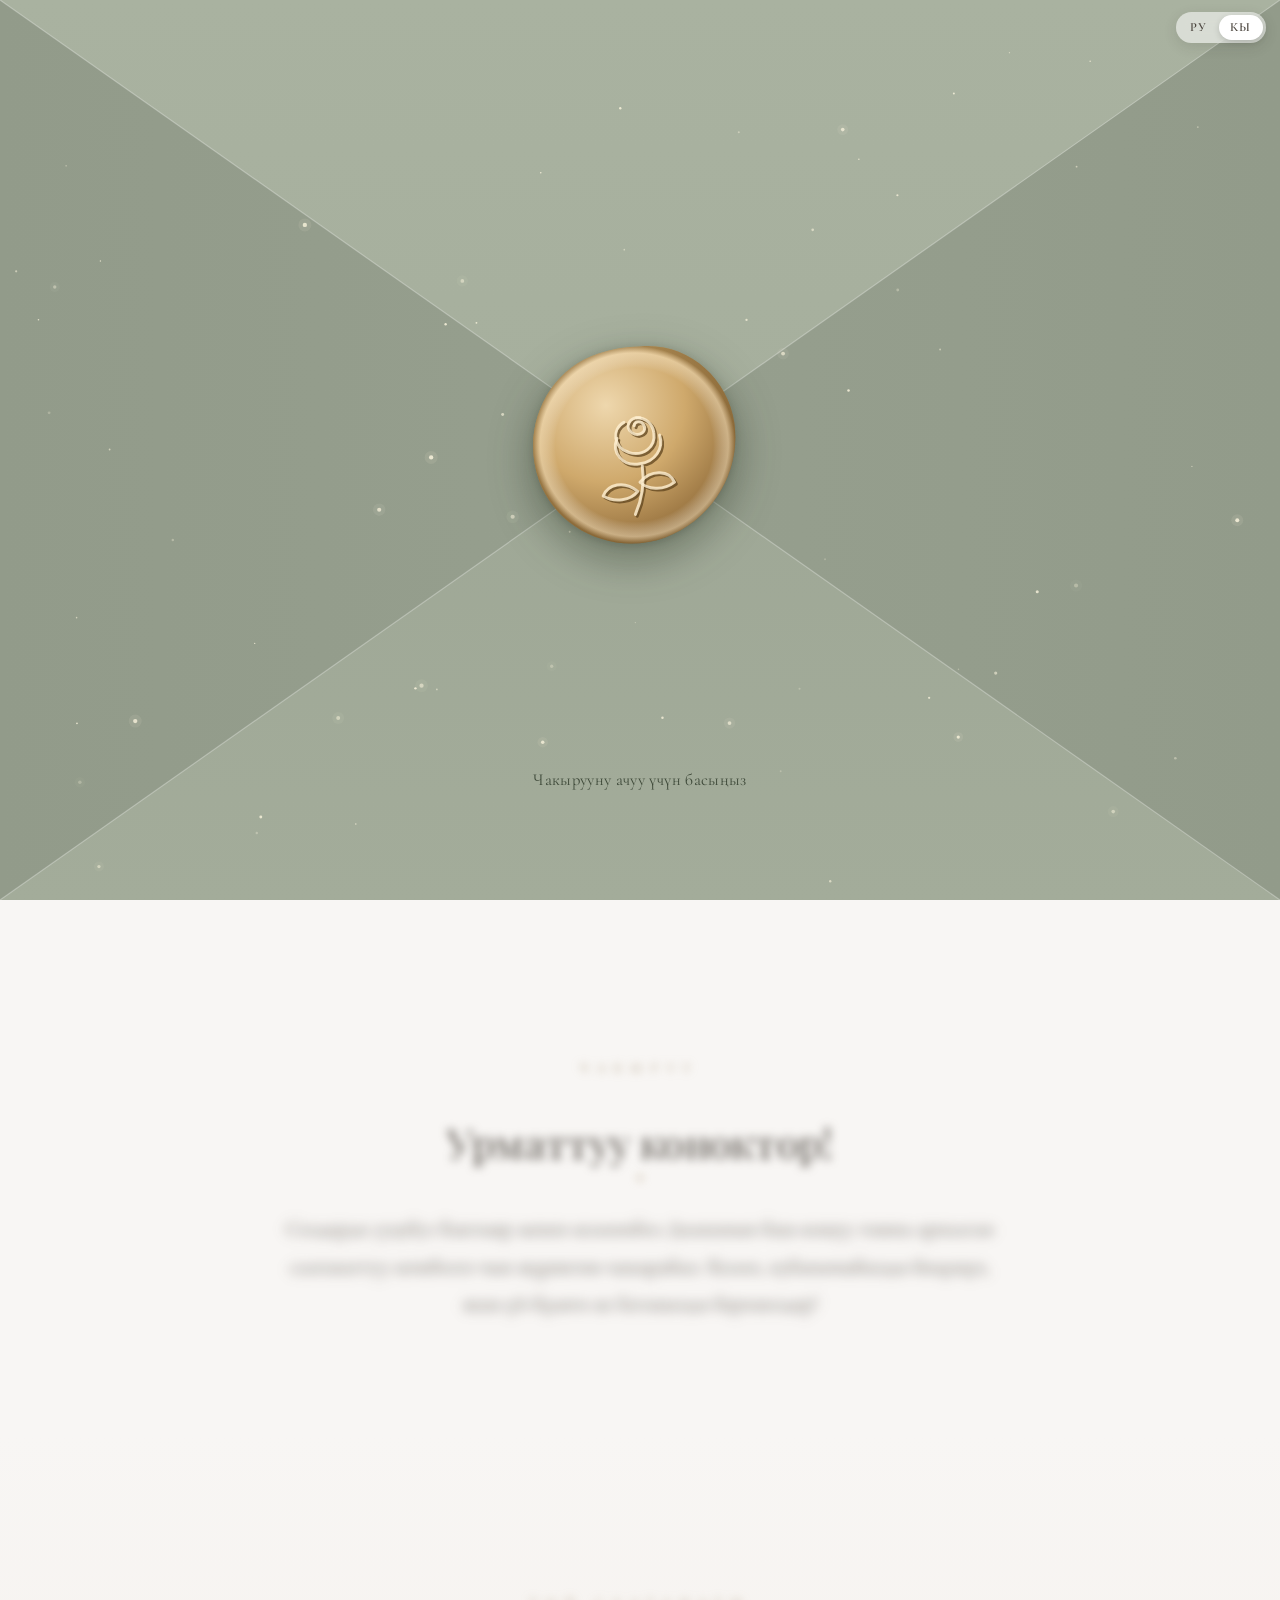
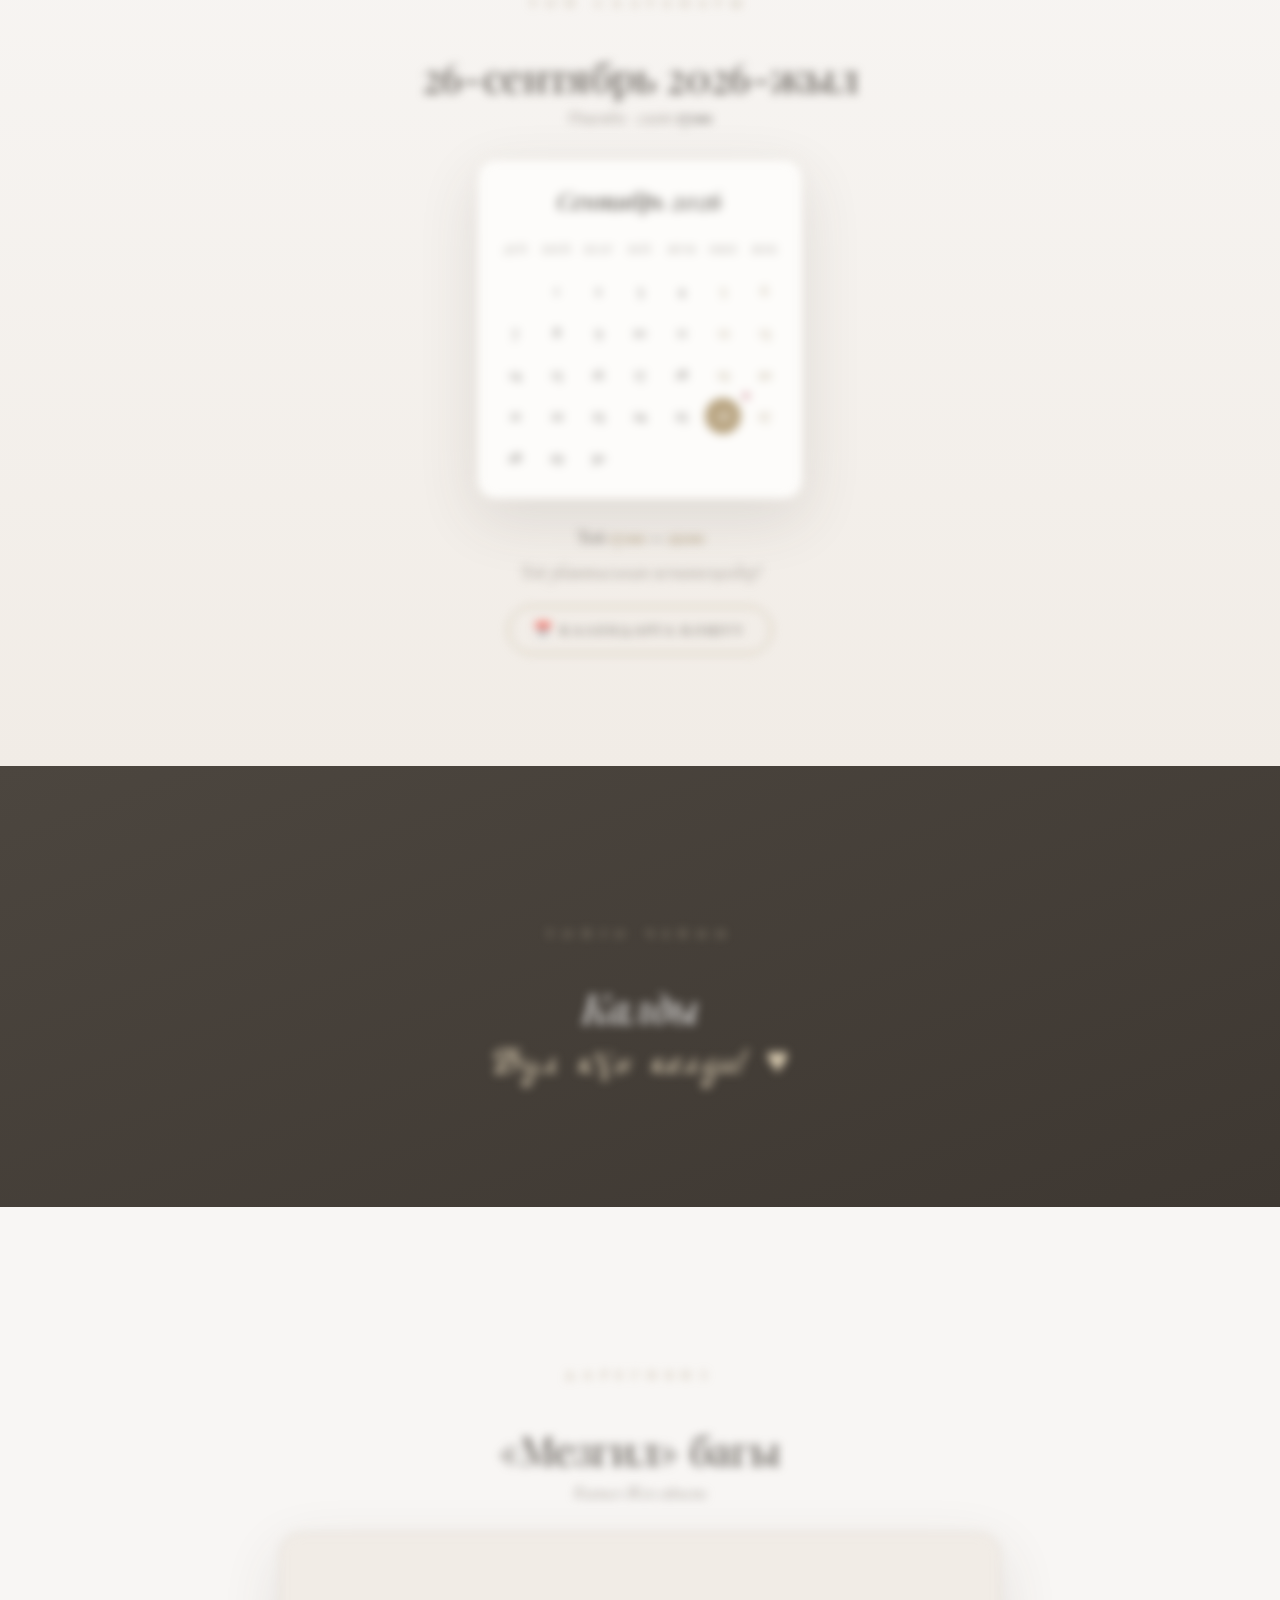
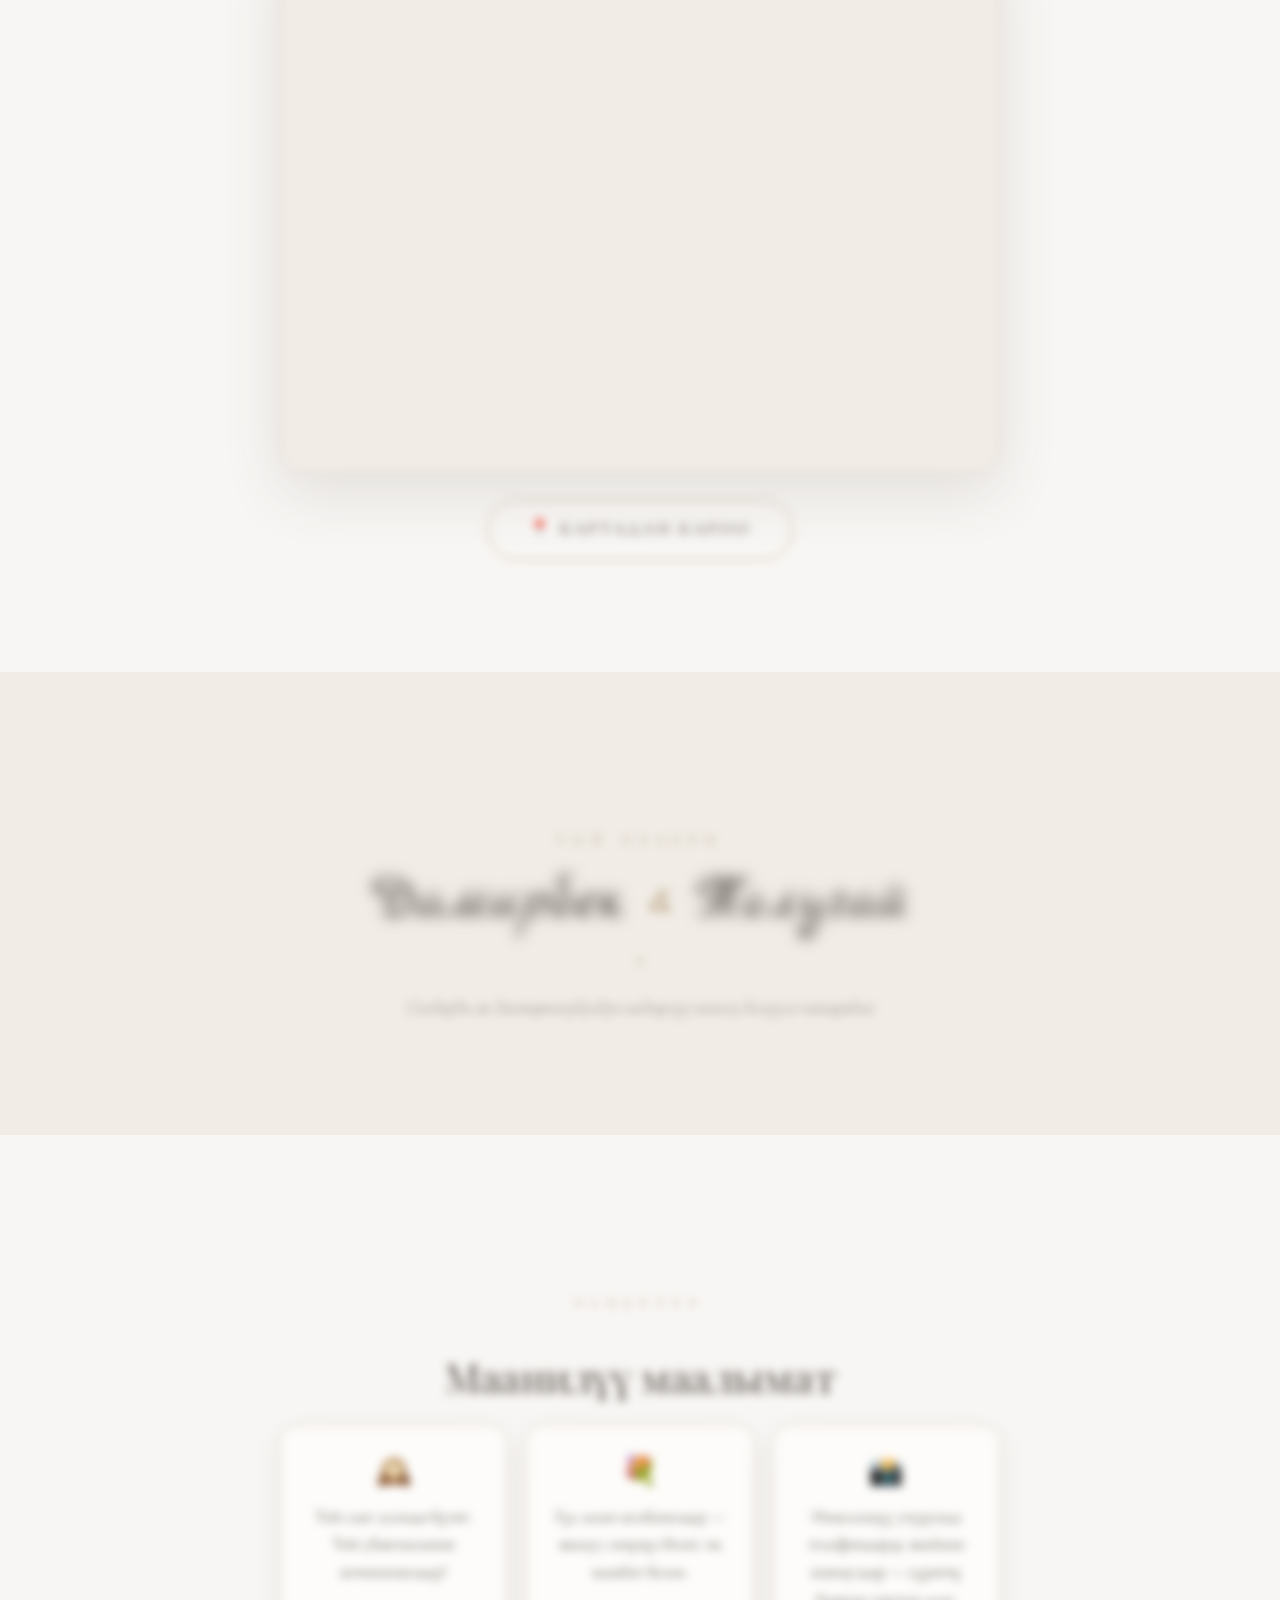
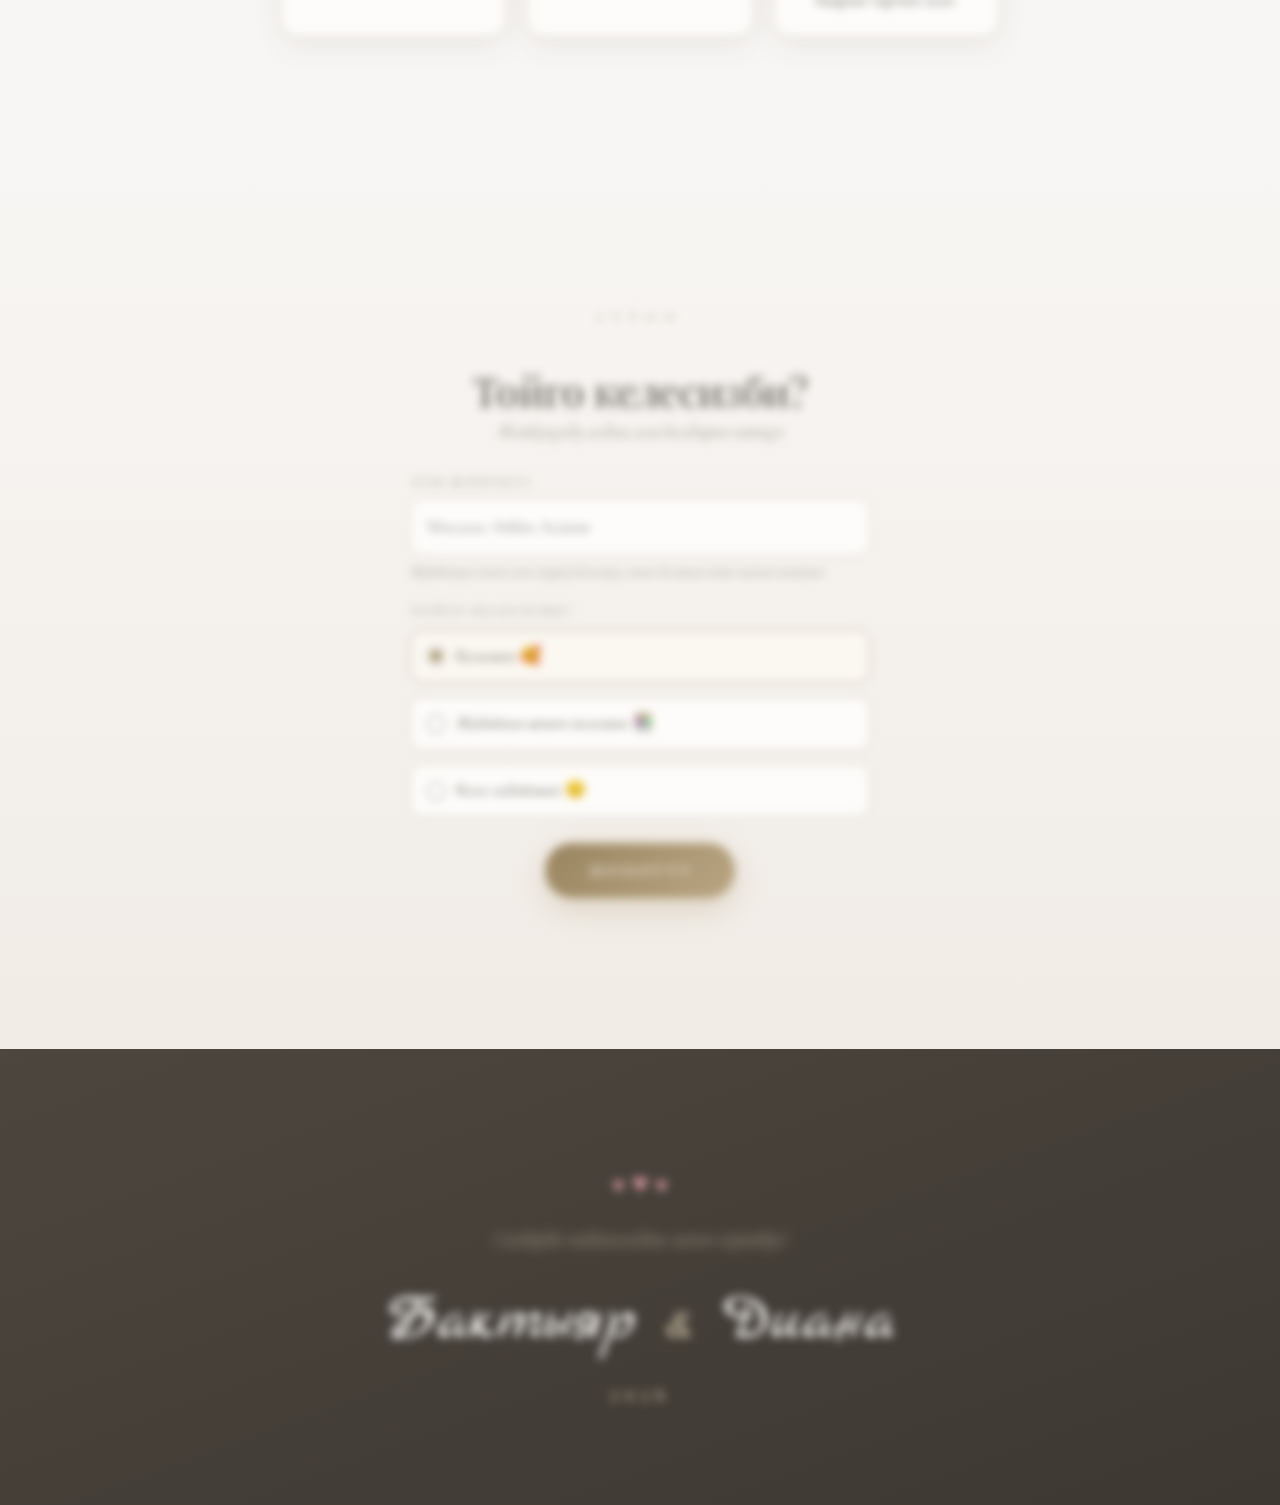
==== index.html @ dc58b4d8 "Venue: Кызыл-Жол, exact 2GIS point and coords on the map; ends at 22:00; RSVP to hosts' WhatsApp via" ====
<!DOCTYPE html>
<html lang="ky">
<head>
  <meta charset="UTF-8">
  <meta name="viewport" content="width=device-width, initial-scale=1.0, viewport-fit=cover">
  <title>Бактыяр &amp; Диана — Үйлөнүү той</title>
  <meta name="description" content="Үйлөнүү тойго чакыруу">
  <meta property="og:title" content="Бактыяр & Диана — Үйлөнүү той">
  <meta property="og:description" content="Сиздерди үйлөнүү тоюбузга чакырабыз">
  <meta property="og:type" content="website">
  <meta property="og:url" content="https://magamed56.github.io/ernis_toy/">
  <meta property="og:image" content="https://magamed56.github.io/ernis_toy/assets/og.png">
  <meta property="og:image:width" content="1200"><meta property="og:image:height" content="630">
  <meta name="twitter:card" content="summary_large_image">
  <link rel="icon" href="data:image/svg+xml,<svg xmlns='http://www.w3.org/2000/svg' viewBox='0 0 100 100'><text y='.9em' font-size='90'>💍</text></svg>">
  <link rel="preconnect" href="https://fonts.googleapis.com">
  <link rel="preconnect" href="https://fonts.gstatic.com" crossorigin>
  <link href="https://fonts.googleapis.com/css2?family=Playfair+Display:ital,wght@0,400;0,500;0,600;1,400;1,500&family=Cormorant+Garamond:ital,wght@0,300;0,400;0,500;0,600;1,300;1,400;1,500&family=Marck+Script&display=swap" rel="stylesheet">
  <link rel="stylesheet" href="style.css">
</head>
<body>

  <!-- ===== Конверт / Обложка ===== -->
  <div id="intro" class="intro">
    <div class="env2" id="env">
      <div class="env2__flap env2__flap--left"></div>
      <div class="env2__flap env2__flap--right"></div>
      <div class="env2__flap env2__flap--bottom"></div>
      <div class="env2__flap env2__flap--top"></div>
      <svg class="env2__folds" viewBox="0 0 100 100" preserveAspectRatio="none" aria-hidden="true">
        <path d="M0 0 L50 50 L100 0 M0 100 L50 50 L100 100" vector-effect="non-scaling-stroke"/>
      </svg>
      <canvas id="dust" class="intro__dust" aria-hidden="true"></canvas>
      <button id="open-btn" class="seal" type="button" aria-label="Чакырууну ачуу">
        <svg class="seal__svg" viewBox="0 0 200 200" aria-hidden="true">
          <defs>
            <radialGradient id="wax" cx="36%" cy="30%" r="78%">
              <stop offset="0" stop-color="#eed7ad"/><stop offset=".5" stop-color="#cfa96c"/><stop offset=".85" stop-color="#9c7743"/><stop offset="1" stop-color="#7e5d30"/>
            </radialGradient>
            <radialGradient id="waxRim" cx="50%" cy="50%" r="50%">
              <stop offset=".78" stop-color="rgba(255,255,255,0)"/><stop offset=".93" stop-color="rgba(255,240,210,.45)"/><stop offset="1" stop-color="rgba(120,90,45,.5)"/>
            </radialGradient>
          </defs>
          <path class="seal__blob" d="M100 14 c 40 -4 76 26 82 66 c 6 42 -18 84 -60 100 c -44 16 -94 -6 -110 -50 c -16 -46 8 -96 52 -110 c 12 -4 24 -6 36 -6 Z" fill="url(#wax)"/>
          <path d="M100 14 c 40 -4 76 26 82 66 c 6 42 -18 84 -60 100 c -44 16 -94 -6 -110 -50 c -16 -46 8 -96 52 -110 c 12 -4 24 -6 36 -6 Z" fill="url(#waxRim)"/>
          <g class="seal__rose seal__rose--dark" transform="translate(1.6 1.6)">
            <path d="M100 76 c -9 -1 -14 8 -7 13 c 6 4 14 -1 10 -7 c -2 -4 -8 -3 -8 1"/>
            <path d="M86 80 c -11 6 -9 22 4 26 c 12 4 24 -4 22 -17 c -1 -8 -7 -13 -15 -13"/>
            <path d="M80 94 c -5 12 5 25 20 22 c 13 -2 21 -13 17 -25"/>
            <path d="M102 118 c 2 14 0 28 -6 42"/>
            <path d="M98 140 c -12 -10 -26 -6 -30 4 c 10 6 24 4 30 -4 Z"/>
            <path d="M100 132 c 10 -12 26 -10 30 0 c -10 8 -24 6 -30 0 Z"/>
          </g>
          <g class="seal__rose seal__rose--light">
            <path d="M100 76 c -9 -1 -14 8 -7 13 c 6 4 14 -1 10 -7 c -2 -4 -8 -3 -8 1"/>
            <path d="M86 80 c -11 6 -9 22 4 26 c 12 4 24 -4 22 -17 c -1 -8 -7 -13 -15 -13"/>
            <path d="M80 94 c -5 12 5 25 20 22 c 13 -2 21 -13 17 -25"/>
            <path d="M102 118 c 2 14 0 28 -6 42"/>
            <path d="M98 140 c -12 -10 -26 -6 -30 4 c 10 6 24 4 30 -4 Z"/>
            <path d="M100 132 c 10 -12 26 -10 30 0 c -10 8 -24 6 -30 0 Z"/>
          </g>
        </svg>
      </button>
      <p class="intro__tap" data-i18n="tap">Чакырууну ачуу үчүн басыңыз</p>
    </div>
  </div>
  <div class="lang" id="lang" role="group" aria-label="Тил / Язык">
    <button type="button" data-lang="ru">РУ</button>
    <button type="button" data-lang="ky" class="is-active">КЫ</button>
  </div>

  <!-- ===== Музыка ===== -->
  <button id="music-btn" class="music-btn" type="button" aria-label="Музыканы күйгүзүү / өчүрүү" aria-pressed="false">
    <span class="music-btn__bars"><i></i><i></i><i></i><i></i></span>
  </button>
  <audio id="bg-music" loop preload="auto" src="assets/music.mp3"></audio>

  <canvas id="petals" aria-hidden="true"></canvas>

  <div class="progress" aria-hidden="true"></div>
  <main id="page" class="page">

    <!-- ===== Башкы экран ===== -->
    <header class="hero">
      <div class="hero__glow"></div>
      <svg class="hero__floral hero__floral--tl" viewBox="0 0 200 200" aria-hidden="true">
        <g fill="none" stroke="currentColor" stroke-width="1.2" stroke-linecap="round">
          <path class="draw" d="M10 190 C 40 120, 60 90, 120 40"/>
          <path class="draw" d="M55 118 C 40 100, 30 95, 22 78 C 40 80, 55 95, 55 118 Z"/>
          <path class="draw" d="M78 90 C 95 92, 108 84, 118 66 C 100 66, 84 74, 78 90 Z"/>
          <path class="draw" d="M40 148 C 25 135, 14 132, 8 116 C 26 118, 38 130, 40 148 Z"/>
          <path class="draw" d="M96 66 C 84 52, 88 36, 100 24 C 110 38, 108 54, 96 66 Z"/>
          <path class="draw" d="M120 40 C 130 28, 146 22, 162 26"/>
          <circle class="draw" cx="166" cy="26" r="3"/>
          <circle class="draw" cx="150" cy="16" r="2"/>
        </g>
      </svg>
      <svg class="hero__floral hero__floral--br" viewBox="0 0 200 200" aria-hidden="true">
        <g fill="none" stroke="currentColor" stroke-width="1.2" stroke-linecap="round">
          <path class="draw" d="M10 190 C 40 120, 60 90, 120 40"/>
          <path class="draw" d="M55 118 C 40 100, 30 95, 22 78 C 40 80, 55 95, 55 118 Z"/>
          <path class="draw" d="M78 90 C 95 92, 108 84, 118 66 C 100 66, 84 74, 78 90 Z"/>
          <path class="draw" d="M40 148 C 25 135, 14 132, 8 116 C 26 118, 38 130, 40 148 Z"/>
          <path class="draw" d="M96 66 C 84 52, 88 36, 100 24 C 110 38, 108 54, 96 66 Z"/>
          <path class="draw" d="M120 40 C 130 28, 146 22, 162 26"/>
          <circle class="draw" cx="166" cy="26" r="3"/>
          <circle class="draw" cx="150" cy="16" r="2"/>
        </g>
      </svg>

      <div class="hero__content">
        <p class="hero__guest fade-up" style="--d:.1s" id="guest" hidden></p>
        <p class="hero__kicker fade-up" style="--d:.2s" data-i18n="heroKicker">Үйлөнүү той</p>
        <h1 class="hero__names">
          <span class="fade-up" style="--d:.5s" data-cfg="groom">Бактыяр</span>
          <span class="hero__amp fade-up" style="--d:.8s">&amp;</span>
          <span class="fade-up" style="--d:1.1s" data-cfg="bride">Диана</span>
        </h1>
        <div class="hero__line fade-up" style="--d:1.4s"></div>
        <p class="hero__date fade-up" style="--d:1.6s">
          <span data-cfg="dateDay">26</span>
          <span class="dot">·</span>
          <span data-cfg="dateMonth">09</span>
          <span class="dot">·</span>
          <span data-cfg="dateYear">2026</span>
        </p>
        <p class="hero__sub fade-up" style="--d:1.8s" data-cfg="dateLong">26-сентябрь 2026-жыл</p>
      </div>
      <a href="#invite" class="scroll-hint" aria-label="Төмөн"><span></span></a>
    </header>

    <!-- ===== Чакыруу ===== -->
    <section id="invite" class="section section--invite">
      <div class="container reveal">
        <p class="kicker" data-i18n="kInvite">Чакыруу</p>
        <h2 class="section__title" data-cfg="inviteTitle">Урматтуу коноктор!</h2>
        <div class="ornament"></div>
        <p class="lead" data-cfg="inviteText">
          Сиздерди уулубуз Бактыяр менен келинибиз Диананын баш кошуу тоюна арналган
          салтанаттуу кечебизге чын жүрөктөн чакырабыз. Келип, кубанычыбызды бөлүшүп,
          жаш үй-бүлөгө ак батаңызды бериңиздер!
        </p>
      </div>
    </section>

    <!-- ===== Той салтанаты ===== -->
    <section class="section section--date">
      <div class="container reveal">
        <p class="kicker" data-i18n="kDate">Той салтанаты</p>
        <h2 class="section__title"><span data-cfg="dateLong">26-сентябрь 2026-жыл</span></h2>
        <p class="section__sub"><span data-cfg="weekday">Ишемби</span> · <span data-i18n="at">саат</span> <strong data-cfg="timeStart">17:00</strong></p>
        <div id="calendar" class="calendar" aria-label="Календарь"></div>
        <p class="section__note"><span data-i18n="toy">Той</span> <strong data-cfg="timeStart">17:00</strong> — <strong data-cfg="timeEnd">22:00</strong></p>
        <p class="section__hint" data-i18n="late">Той убактысынан кечикпеңиздер!</p>
        <a id="cal-btn" class="btn btn--outline btn--small" href="#" target="_blank" rel="noopener"><span data-i18n="calBtn">📅 Календарга кошуу</span></a>
      </div>
    </section>

    <!-- ===== Тойго чейин ===== -->
    <section class="section section--countdown">
      <div class="container reveal">
        <p class="kicker kicker--light" data-i18n="kCountdown">Тойго чейин</p>
        <h2 class="section__title section__title--light" data-i18n="countdownTitle">Калды</h2>
        <div id="countdown" class="countdown" aria-live="polite">
          <div class="countdown__item"><span class="countdown__num" data-unit="days">00</span><span class="countdown__label" data-i18n="days">күн</span></div>
          <div class="countdown__item"><span class="countdown__num" data-unit="hours">00</span><span class="countdown__label" data-i18n="hours">саат</span></div>
          <div class="countdown__item"><span class="countdown__num" data-unit="minutes">00</span><span class="countdown__label" data-i18n="minutes">мүнөт</span></div>
          <div class="countdown__item"><span class="countdown__num" data-unit="seconds">00</span><span class="countdown__label" data-i18n="seconds">секунд</span></div>
        </div>
      </div>
    </section>

    <!-- ===== Дарегибиз ===== -->
    <section class="section section--venue">
      <div class="container reveal">
        <p class="kicker" data-i18n="kVenue">Дарегибиз</p>
        <h2 class="section__title" data-cfg="venueName">«Мезгил» багы</h2>
        <p class="venue__address" data-cfg="addressLine">Кызыл-Жол айылы</p>
        <div class="map-wrap">
          <iframe id="map" title="Карта" loading="lazy" referrerpolicy="no-referrer-when-downgrade" allowfullscreen></iframe>
        </div>
        <a id="route-btn" class="btn btn--outline" href="#" target="_blank" rel="noopener">
          <span data-i18n="routeBtn">📍 Картадан кароо</span>
        </a>
      </div>
    </section>

    <!-- ===== Той ээлери ===== -->
    <section class="section section--hosts">
      <div class="container reveal">
        <p class="kicker" data-i18n="kHosts">Той ээлери</p>
        <h2 class="hosts__names">
          <span data-cfg="hostFather">Дамирбек</span>
          <span class="amp">&amp;</span>
          <span data-cfg="hostMother">Толугай</span>
        </h2>
        <div class="ornament"></div>
        <p class="hosts__text" data-i18n="hostsText">Сиздерди ак дасторконубуздун кадырлуу коногу болууга чакырабыз</p>
      </div>
    </section>

    <!-- ===== Эскертүү ===== -->
    <section class="section section--notes">
      <div class="container reveal">
        <p class="kicker" data-i18n="kNotes">Эскертүү</p>
        <h2 class="section__title" data-i18n="notesTitle">Маанилүү маалымат</h2>
        <div id="notes" class="notes"></div>
      </div>
    </section>

    <!-- ===== Суроо (RSVP) ===== -->
    <section id="rsvp" class="section section--rsvp">
      <div class="container reveal">
        <p class="kicker" data-i18n="kRsvp">Суроо</p>
        <h2 class="section__title" data-i18n="rsvpTitle">Тойго келесизби?</h2>
        <p class="section__sub" data-i18n="rsvpSub">Жообуңузду алдын ала билдирип коюңуз</p>

        <form id="rsvp-form" class="form" novalidate>
          <label class="field">
            <span data-i18n="nameLabel">Аты-жөнүңүз</span>
            <input type="text" name="name" required placeholder="Мисалы: Айбек Асанов" data-i18n-ph="namePh" autocomplete="name">
            <small data-i18n="nameHint">Жубайыңыз менен келе турчу болсоңуз, анын да атын кошо жазып кетиңиз</small>
          </label>
          <fieldset class="field field--radio">
            <legend data-i18n="rsvpTitle">Тойго келесизби?</legend>
            <label class="choice"><input type="radio" name="attend" value="yes" checked><span data-i18n="yes">Келемин 🥰</span></label>
            <label class="choice"><input type="radio" name="attend" value="both"><span data-i18n="both">Жубайым менен келемин 👫</span></label>
            <label class="choice"><input type="radio" name="attend" value="no"><span data-i18n="no">Келе албаймын 😔</span></label>
          </fieldset>
          <button id="rsvp-submit" class="btn btn--gold" type="submit"><span data-i18n="submit">Жөнөтүү</span></button>
          <p class="form__note" id="form-note"></p>
        </form>

        <div id="rsvp-success" class="success" hidden>
          <div class="success__icon">♥</div>
          <h3 data-i18n="thanks">Рахмат!</h3>
          <p data-i18n-html="received">Жообуңуз кабыл алынды.<br>Сизди тойдо күтөбүз.</p>
        </div>
      </div>
    </section>

    <!-- ===== Аягы ===== -->
    <footer class="footer">
      <div class="container reveal">
        <div class="footer__hearts" aria-hidden="true"><span>♥</span><span>♥</span><span>♥</span></div>
        <p class="footer__text" data-cfg="closingText">Сиздерди чыдамсыздык менен күтөбүз!</p>
        <p class="footer__names"><span data-cfg="groom">Бактыяр</span> <span class="amp">&amp;</span> <span data-cfg="bride">Диана</span></p>
        <p class="footer__date" data-cfg="dateYear">2026</p>
      </div>
    </footer>
  </main>

  <script src="config.js"></script>
  <script src="script.js"></script>
</body>
</html>
---- style.css ----
/* =====================================================================
   Үйлөнүү тойго чакыруу — стили
   ===================================================================== */
:root {
  --bg: #f8f6f4;
  --bg-2: #f1ece6;
  --paper: #fdfcfa;
  --line: #d3c9bf;
  --gold: #b9a582;
  --gold-light: #d9cbb0;
  --gold-deep: #9a8560;
  --accent: #9a928b;
  --dark: #4c463f;
  --dark-2: #3e3832;
  --ink: #463f38;
  --muted: #8a827a;
  --rose: #d1959e;
  --shadow: 0 20px 60px rgba(70, 63, 56, .12);
  --serif: "Cormorant Garamond", "Playfair Display", Georgia, "Times New Roman", serif;
  --display: "Playfair Display", "Cormorant Garamond", Georgia, serif;
  --script: "Marck Script", "Playfair Display", cursive;
}

* { box-sizing: border-box; }
html { scroll-behavior: smooth; -webkit-text-size-adjust: 100%; }
body {
  margin: 0;
  font-family: var(--serif);
  font-size: 19px; line-height: 1.6;
  color: var(--ink); background: var(--bg);
  overflow-x: hidden;
}
body.locked { overflow: hidden; height: 100vh; }
h1, h2, h3 { font-weight: 400; margin: 0; }
p { margin: 0; }
a { color: inherit; }
.container { width: min(720px, 100% - 2.5rem); margin: 0 auto; text-align: center; }
.amp { font-family: var(--script); color: var(--gold); }

/* ---------- Баскычтар / Кнопки ---------- */
.btn {
  position: relative; display: inline-flex; align-items: center; justify-content: center;
  padding: 1rem 2.6rem; border-radius: 999px;
  font-family: var(--serif); font-size: 1.05rem; font-weight: 500; letter-spacing: .16em; text-transform: uppercase;
  text-decoration: none; cursor: pointer; border: 1px solid transparent; overflow: hidden;
  transition: transform .35s cubic-bezier(.2,.8,.2,1), box-shadow .35s, background .35s, color .35s;
}
.btn span { position: relative; z-index: 1; }
.btn--gold {
  color: #fff;
  background: linear-gradient(135deg, var(--gold-deep), var(--gold) 50%, var(--gold-light));
  background-size: 200% 200%; box-shadow: 0 10px 30px rgba(185,165,130,.4);
  animation: shimmer 4s ease-in-out infinite;
}
.btn--gold::after {
  content: ""; position: absolute; inset: 0;
  background: linear-gradient(120deg, transparent 30%, rgba(255,255,255,.5) 50%, transparent 70%);
  transform: translateX(-120%); transition: transform .9s;
}
.btn--gold:hover::after { transform: translateX(120%); }
.btn--gold:hover { transform: translateY(-2px); box-shadow: 0 16px 40px rgba(185,165,130,.5); }
.btn--gold:disabled { opacity: .6; cursor: wait; }
.btn--outline { color: var(--dark); border-color: var(--gold); background: transparent; }
.btn--outline:hover { background: var(--dark); border-color: var(--dark); color: #fff; transform: translateY(-2px); }
@keyframes shimmer { 0%,100% { background-position: 0% 50%; } 50% { background-position: 100% 50%; } }

/* ---------- Конверт / Обложка ---------- */
:root { --sage-1: #9aa392; --sage-2: #929b8a; --sage-3: #a3ac9a; --sage-4: #a9b2a0; --sage-ink: #3f4a3a; }
.intro { position: fixed; inset: 0; z-index: 100; background: var(--sage-1); overflow: hidden; transition: opacity .9s ease .3s, visibility 1.2s; }
.intro.is-hidden { opacity: 0; visibility: hidden; pointer-events: none; }
.env2 { position: absolute; inset: 0; perspective: 1400px; }
.env2__flap { position: absolute; inset: 0; transition: transform 1.1s cubic-bezier(.6,0,.3,1); }
.env2__flap--left { background: linear-gradient(90deg, var(--sage-2), var(--sage-1)); clip-path: polygon(0 0, 50% 50%, 0 100%); }
.env2__flap--right { background: linear-gradient(270deg, var(--sage-2), var(--sage-1)); clip-path: polygon(100% 0, 50% 50%, 100% 100%); }
.env2__flap--bottom { background: linear-gradient(0deg, var(--sage-3), var(--sage-1)); clip-path: polygon(0 100%, 50% 50%, 100% 100%); }
.env2__flap--top { background: linear-gradient(180deg, var(--sage-4), var(--sage-3)); clip-path: polygon(0 0, 100% 0, 50% 50%); transform-origin: 50% 0; z-index: 2; }
.env2__flap--top::after { content: ""; position: absolute; inset: 0; background: linear-gradient(115deg, transparent 35%, rgba(255,255,255,.14) 50%, transparent 65%); background-size: 250% 100%; animation: sheen 7s ease-in-out 2s infinite; }
.env2__folds { position: absolute; inset: 0; width: 100%; height: 100%; pointer-events: none; z-index: 3; }
.env2__folds path { fill: none; stroke: rgba(255,255,255,.28); stroke-width: 1.2; }
.env2.is-open .env2__flap--top { transform: rotateX(-180deg); }
.env2.is-open .env2__flap--left { transform: translateX(-100%); transition-delay: .55s; }
.env2.is-open .env2__flap--right { transform: translateX(100%); transition-delay: .55s; }
.env2.is-open .env2__flap--bottom { transform: translateY(100%); transition-delay: .55s; }
.env2.is-open .env2__folds { opacity: 0; transition: opacity .4s; }
.intro__dust { position: absolute; inset: 0; width: 100%; height: 100%; pointer-events: none; z-index: 4; }
.seal {
  position: absolute; left: 50%; top: 50%; z-index: 5; width: clamp(160px, 44vw, 230px); aspect-ratio: 1; border: 0; padding: 0; background: none; cursor: pointer;
  transform: translate(-50%, -52%); filter: drop-shadow(0 14px 22px rgba(35,45,28,.35)) drop-shadow(0 2px 4px rgba(35,45,28,.25));
  transition: transform .6s cubic-bezier(.6,0,.3,1), opacity .45s; animation: sealBreath 3.2s ease-in-out infinite;
}
.seal__svg { width: 100%; height: 100%; display: block; }
.seal__rose path { fill: none; stroke-width: 2.6; stroke-linecap: round; stroke-linejoin: round; }
.seal__rose--dark path { stroke: rgba(95,68,30,.75); }
.seal__rose--light path { stroke: rgba(255,240,210,.8); }
@keyframes sealBreath { 0%,100% { transform: translate(-50%, -52%) scale(1); } 50% { transform: translate(-50%, -52%) scale(1.035); } }
.seal:focus-visible { outline: 3px solid rgba(255,255,255,.7); outline-offset: 6px; border-radius: 50%; }
.env2.is-open .seal { transform: translate(-50%, -52%) scale(.15) rotate(25deg); opacity: 0; animation: none; }
.intro__tap { position: absolute; left: 1.5rem; right: 1.5rem; bottom: max(12vh, 70px); z-index: 5; text-align: center; color: var(--sage-ink); opacity: .85; font-size: 1.05rem; line-height: 1.5; letter-spacing: .02em; animation: fadeUp 1.4s cubic-bezier(.2,.8,.2,1) .8s both; }
.env2.is-open .intro__tap { opacity: 0; transition: opacity .3s; }
.lang { position: fixed; top: max(12px, env(safe-area-inset-top)); right: 14px; z-index: 120; display: flex; padding: 3px; border-radius: 999px; background: rgba(255,255,255,.55); backdrop-filter: blur(8px); box-shadow: 0 4px 14px rgba(40,40,30,.12); }
.lang button { border: 0; background: transparent; padding: .38rem .72rem; border-radius: 999px; font: 600 .78rem/1 var(--serif); letter-spacing: .08em; color: var(--dark); cursor: pointer; transition: background .3s, color .3s; }
.lang button.is-active { background: #fff; box-shadow: 0 2px 6px rgba(0,0,0,.15); }
@keyframes sheen { 0% { background-position: 120% 0; } 40%, 100% { background-position: -120% 0; } }

/* Тамгалар / Буквы: появление по одной с размытием */
.ch { display: inline-block; opacity: 0; transform: translateY(.45em) rotate(-6deg) scale(.9); filter: blur(6px); transform-origin: bottom left;
  animation: chIn 1s cubic-bezier(.2,.8,.2,1) forwards; animation-delay: calc(var(--base, 0s) + var(--i) * .07s); }
.ch--space { width: .3em; }
@keyframes chIn { to { opacity: 1; transform: none; filter: blur(0); } }
.hero .ch { animation-play-state: paused; }
body.opened .hero .ch { animation-play-state: running; }

/* Башкы экрандагы сүрөт / Фото на главном экране */
.hero.has-photo { background: center / cover no-repeat var(--hero-img), var(--bg); }
.hero.has-photo::before { content: ""; position: absolute; inset: 0; background: linear-gradient(180deg, rgba(255,255,255,.62) 0%, rgba(255,255,255,.42) 45%, rgba(248,246,244,.92) 88%, var(--bg) 100%); }
.hero.has-photo .hero__glow, .hero.has-photo .hero__bokeh { display: none; }
.hero.has-photo .hero__floral { opacity: .55; }

/* ---------- Музыка баскычы ---------- */
.music-btn {
  position: fixed; right: 1.1rem; bottom: 1.1rem; z-index: 90;
  width: 54px; height: 54px; border-radius: 50%;
  border: 1px solid rgba(185,165,130,.55); background: rgba(253,252,250,.92); backdrop-filter: blur(6px);
  box-shadow: 0 8px 24px rgba(70,63,56,.18); cursor: pointer; display: grid; place-items: center;
  opacity: 0; transform: translateY(20px); transition: opacity .6s, transform .6s;
}
.music-btn.is-visible { opacity: 1; transform: none; }
.music-btn__bars { display: flex; align-items: flex-end; gap: 3px; height: 18px; }
.music-btn__bars i { width: 3px; height: 6px; background: var(--gold-deep); border-radius: 2px; transition: height .3s; }
.music-btn.is-playing .music-btn__bars i { animation: bars 1s ease-in-out infinite; }
.music-btn.is-playing .music-btn__bars i:nth-child(2) { animation-delay: .15s; }
.music-btn.is-playing .music-btn__bars i:nth-child(3) { animation-delay: .3s; }
.music-btn.is-playing .music-btn__bars i:nth-child(4) { animation-delay: .45s; }
@keyframes bars { 0%,100% { height: 6px; } 50% { height: 18px; } }

#petals { position: fixed; inset: 0; z-index: 5; pointer-events: none; width: 100%; height: 100%; }

/* ---------- Башкы экран / Hero ---------- */
.page { position: relative; z-index: 1; }
.hero {
  position: relative; min-height: 100svh; display: grid; place-items: center; text-align: center;
  padding: 4rem 1.5rem; overflow: hidden;
  background: linear-gradient(180deg, var(--paper) 0%, var(--bg) 100%);
}
.hero__glow { position: absolute; width: 70vmax; height: 70vmax; border-radius: 50%; background: radial-gradient(circle, rgba(217,203,176,.4), transparent 60%); animation: breathe 8s ease-in-out infinite; }
@keyframes breathe { 0%,100% { transform: scale(1); opacity: .8; } 50% { transform: scale(1.12); opacity: 1; } }
.hero__floral { position: absolute; width: clamp(160px, 32vw, 320px); color: var(--accent); opacity: .9; }
.hero__floral--tl { top: -10px; left: -20px; transform: scaleX(-1) rotate(180deg); }
.hero__floral--br { bottom: -10px; right: -20px; }
.hero__floral .draw { stroke-dasharray: 400; stroke-dashoffset: 400; animation: draw 3.5s ease forwards; }
.hero__floral .draw:nth-child(2) { animation-delay: .4s; }
.hero__floral .draw:nth-child(3) { animation-delay: .7s; }
.hero__floral .draw:nth-child(4) { animation-delay: 1s; }
.hero__floral .draw:nth-child(5) { animation-delay: 1.3s; }
.hero__floral .draw:nth-child(6) { animation-delay: 1.6s; }
.hero__floral .draw:nth-child(7), .hero__floral .draw:nth-child(8) { animation-delay: 2s; }
@keyframes draw { to { stroke-dashoffset: 0; } }
.hero__content { position: relative; }
.hero__kicker { font-family: var(--display); font-style: italic; font-size: 1.05rem; letter-spacing: .3em; text-transform: uppercase; color: var(--muted); }
.hero__names { font-family: var(--script); font-size: clamp(3.4rem, 14vw, 7rem); line-height: 1.05; color: var(--dark); margin: .5rem 0; display: flex; flex-direction: column; align-items: center; }
.hero__amp { font-size: .5em; line-height: 1.2; color: var(--gold); }
.hero__line { width: 90px; height: 1px; margin: 1.4rem auto; background: linear-gradient(90deg, transparent, var(--gold), transparent); }
.hero__date { font-family: var(--display); font-size: clamp(1.4rem, 5vw, 2rem); letter-spacing: .22em; color: var(--ink); }
.hero__date .dot { color: var(--gold); margin: 0 .15em; }
.hero__sub { margin-top: .4rem; color: var(--muted); letter-spacing: .1em; font-style: italic; font-size: 1.1rem; }

.fade-up { opacity: 0; transform: translateY(24px); animation: fadeUp 1.2s cubic-bezier(.2,.8,.2,1) forwards; animation-delay: var(--d, 0s); animation-play-state: paused; }
body.opened .fade-up { animation-play-state: running; }
@keyframes fadeUp { to { opacity: 1; transform: none; } }

.scroll-hint { position: absolute; bottom: 1.6rem; left: 50%; transform: translateX(-50%); width: 26px; height: 42px; border: 1px solid var(--gold); border-radius: 14px; opacity: .8; }
.scroll-hint span { position: absolute; left: 50%; top: 8px; width: 3px; height: 8px; margin-left: -1.5px; background: var(--gold); border-radius: 2px; animation: scroll 1.8s ease-in-out infinite; }
@keyframes scroll { 0% { transform: translateY(0); opacity: 1; } 100% { transform: translateY(16px); opacity: 0; } }

.hero__guest { font-family: var(--script); font-size: clamp(1.5rem, 5.5vw, 2.2rem); color: var(--gold-deep); margin-bottom: .4rem; }
/* ---------- Секциялар ---------- */
.section { padding: clamp(4rem, 10vw, 7rem) 0; position: relative; }
.kicker { font-size: .78rem; letter-spacing: .38em; text-transform: uppercase; color: var(--gold-deep); margin-bottom: .9rem; }
.kicker--light { color: var(--gold-light); }
.section__title { font-family: var(--display); font-size: clamp(1.8rem, 6vw, 2.6rem); line-height: 1.25; color: var(--dark); margin-bottom: 1rem; }
.section__title--light { color: #fff; font-style: italic; }
.section__sub { color: var(--muted); font-style: italic; margin-bottom: 1.6rem; font-size: 1.15rem; }
.section__sub strong { color: var(--dark); font-weight: 600; font-style: normal; }
.section__note { margin-top: 1.4rem; font-size: 1.15rem; }
.section__note strong { color: var(--gold-deep); font-weight: 600; }
.section__hint { color: var(--muted); font-style: italic; margin-top: .3rem; }
.lead { font-size: clamp(1.1rem, 3.2vw, 1.3rem); line-height: 1.8; }
.ornament { width: 120px; height: 20px; margin: 0 auto 1.4rem;
  background: radial-gradient(circle, var(--gold) 2px, transparent 2.5px) center/8px 8px no-repeat,
              linear-gradient(90deg, transparent, var(--gold), transparent) center/100% 1px no-repeat; }

.reveal > * { opacity: 0; transform: translateY(22px); filter: blur(5px);
  transition: opacity 1s cubic-bezier(.2,.8,.2,1), transform 1s cubic-bezier(.2,.8,.2,1), filter 1s;
  transition-delay: calc(var(--n, 0) * 110ms); }
.reveal.is-visible > * { opacity: 1; transform: none; filter: blur(0); }
.reveal .kicker { letter-spacing: .7em; transition-property: opacity, transform, filter, letter-spacing; }
.reveal.is-visible .kicker { letter-spacing: .38em; }
.reveal .ornament { background-size: 8px 8px, 0% 1px; transition-property: opacity, transform, filter, background-size; transition-duration: 1s, 1s, 1s, 1.4s; }
.reveal.is-visible .ornament { background-size: 8px 8px, 100% 1px; }
.reveal .section__title { transform: translateY(22px) scale(.97); }

/* ---------- Чакыруу ---------- */
.section--invite { background: var(--bg); }

/* ---------- Той салтанаты ---------- */
.section--date { background: linear-gradient(180deg, var(--bg), var(--bg-2)); }
.calendar { display: inline-block; padding: 1.4rem 1.2rem; background: var(--paper); border: 1px solid var(--line); border-radius: 20px; box-shadow: var(--shadow); }
.calendar__month { font-family: var(--display); font-style: italic; font-size: 1.5rem; color: var(--dark); margin-bottom: .7rem; }
.calendar__grid { display: grid; grid-template-columns: repeat(7, 2.4rem); gap: .2rem; }
.calendar__grid div { height: 2.4rem; display: grid; place-items: center; font-size: 1rem; border-radius: 50%; opacity: 0; transform: scale(.6); transition: opacity .5s, transform .5s cubic-bezier(.2,.9,.3,1.3); transition-delay: calc(var(--i, 0) * 18ms + .4s); }
.is-visible .calendar__grid div { opacity: 1; transform: none; }
.calendar__grid .dow { font-size: .72rem; letter-spacing: .06em; color: var(--muted); text-transform: uppercase; }
.calendar__grid .wknd { color: var(--gold-deep); }
.calendar__grid .day--event { position: relative; color: #fff; font-weight: 600; z-index: 1; }
.calendar__grid .day--event::before { content: ""; position: absolute; inset: 1px; border-radius: 50%; background: var(--gold); z-index: -1; animation: pulseGold 2.2s ease-in-out infinite; }
.calendar__grid .day--event::after { content: "♥"; position: absolute; top: -12px; right: -8px; color: var(--rose); font-size: .9rem; animation: heartbeat 1.6s ease-in-out infinite; }
@keyframes pulseGold { 0%,100% { box-shadow: 0 0 0 0 rgba(185,165,130,.55); } 50% { box-shadow: 0 0 0 10px rgba(185,165,130,0); } }
@keyframes heartbeat { 0%,100% { transform: scale(1); } 30% { transform: scale(1.3); } }

/* ---------- Тойго чейин ---------- */
.section--countdown { background: linear-gradient(160deg, var(--dark), var(--dark-2)); color: var(--bg); }
.countdown { display: flex; justify-content: center; gap: clamp(.6rem, 3vw, 1.6rem); flex-wrap: wrap; }
.countdown__item { min-width: clamp(64px, 18vw, 110px); padding: 1rem .4rem 1.1rem; border: 1px solid rgba(217,203,176,.4); border-radius: 16px; background: rgba(255,255,255,.04); }
.countdown__num { display: block; font-family: var(--display); font-size: clamp(2rem, 8vw, 3.4rem); line-height: 1; color: #fff; font-variant-numeric: tabular-nums; }
.countdown__item { perspective: 400px; }
.countdown__num.tick { animation: flip .55s cubic-bezier(.2,.8,.2,1); transform-origin: 50% 60%; }
@keyframes flip { 0% { transform: rotateX(-90deg); opacity: 0; } 60% { transform: rotateX(12deg); opacity: 1; } 100% { transform: none; } }
.countdown__label { display: block; margin-top: .4rem; font-size: .8rem; letter-spacing: .2em; text-transform: uppercase; color: var(--gold-light); }
.countdown--done { font-family: var(--script); font-size: 2.4rem; color: var(--gold-light); }

/* ---------- Дарегибиз ---------- */
.venue__address { color: var(--muted); font-style: italic; margin: .2rem 0 1.6rem; font-size: 1.15rem; }
.map-wrap { position: relative; border-radius: 20px; overflow: hidden; box-shadow: var(--shadow); border: 1px solid var(--line); margin-bottom: 1.6rem; aspect-ratio: 4/3; background: var(--bg-2); }
.map-wrap iframe { position: absolute; inset: 0; width: 100%; height: 100%; border: 0; filter: saturate(.75); }

/* ---------- Той ээлери ---------- */
.section--hosts { background: var(--bg-2); }
.hosts__names { font-family: var(--script); font-size: clamp(2.4rem, 9vw, 3.8rem); color: var(--dark); line-height: 1.2; margin-bottom: .8rem; display: flex; flex-wrap: wrap; justify-content: center; gap: .1em .4em; align-items: center; }
.hosts__names .amp { font-size: .7em; }
.hosts__text { font-style: italic; color: var(--muted); font-size: 1.15rem; }

/* ---------- Эскертүү ---------- */
.notes { display: grid; gap: 1.2rem; margin-top: 1.4rem; }
.note { padding: 1.4rem; background: var(--paper); border: 1px solid var(--line); border-radius: 18px; box-shadow: 0 10px 30px rgba(70,63,56,.07); opacity: 0; transform: translateY(20px); transition: transform .8s cubic-bezier(.2,.8,.2,1), opacity .8s; }
.is-visible .note { opacity: 1; transform: none; }
.note:hover { transform: translateY(-4px); }
.note__icon { font-size: 1.8rem; margin-bottom: .5rem; }
.note p { font-size: 1.08rem; }
@media (min-width: 680px) { .notes { grid-template-columns: repeat(3, 1fr); } }

/* ---------- Суроо (RSVP) ---------- */
.section--rsvp { background: linear-gradient(180deg, var(--bg), var(--bg-2)); }
.form { display: grid; gap: 1.2rem; max-width: 460px; margin: 0 auto; text-align: left; }
.field { display: grid; gap: .4rem; }
.field > span, .field legend { font-size: .8rem; letter-spacing: .18em; text-transform: uppercase; color: var(--muted); padding: 0; }
.field small { font-size: .9rem; color: var(--muted); font-style: italic; line-height: 1.4; }
.field input[type="text"] {
  font: inherit; font-size: 1.1rem; color: var(--ink); width: 100%;
  padding: .85rem 1rem; border: 1px solid var(--line); border-radius: 12px; background: var(--paper);
  transition: border-color .3s, box-shadow .3s;
}
.field input[type="text"]:focus { outline: none; border-color: var(--gold); box-shadow: 0 0 0 4px rgba(185,165,130,.2); }
.field.is-error input { border-color: #c0616a; box-shadow: 0 0 0 4px rgba(192,97,106,.15); }
.field--radio { border: 0; padding: 0; margin: 0; }
.choice { display: flex; align-items: center; gap: .7rem; padding: .75rem 1rem; margin-top: .5rem; cursor: pointer; font-size: 1.05rem; background: var(--paper); border: 1px solid var(--line); border-radius: 12px; transition: border-color .3s, background .3s; }
.choice:has(input:checked) { border-color: var(--gold); background: #fbf8f2; }
.choice input { accent-color: var(--gold-deep); width: 18px; height: 18px; margin: 0; }
.form .btn { justify-self: center; margin-top: .4rem; }
.form__note { text-align: center; font-size: .95rem; color: var(--muted); font-style: italic; min-height: 1.3em; }
.success { padding: 2rem 1rem; opacity: 0; transform: scale(.96); transition: opacity .8s, transform .8s; }
.success.is-shown { opacity: 1; transform: none; }
.success__icon { font-size: 2.4rem; color: var(--rose); animation: heartbeat 1.6s ease-in-out infinite; }
.success h3 { font-family: var(--script); font-size: 2.6rem; color: var(--dark); margin: .4rem 0; }
.success p { font-size: 1.15rem; line-height: 1.7; }

/* ---------- Аягы / Footer ---------- */
.footer { padding: clamp(4rem, 12vw, 7rem) 0 6rem; background: linear-gradient(160deg, var(--dark), var(--dark-2)); color: var(--bg); text-align: center; overflow: hidden; }
.footer__hearts span { color: var(--rose); font-size: 1.4rem; margin: 0 .2rem; display: inline-block; animation: heartbeat 1.6s ease-in-out infinite; }
.footer__hearts span:nth-child(2) { animation-delay: .2s; font-size: 1.8rem; }
.footer__hearts span:nth-child(3) { animation-delay: .4s; }
.footer__text { margin-top: 1rem; font-size: 1.25rem; font-style: italic; color: var(--gold-light); }
.footer__names { font-family: var(--script); font-size: clamp(2.6rem, 9vw, 4rem); margin: 1rem 0 .3rem; color: #fff; }
.footer__names .amp { color: var(--gold-light); font-size: .75em; }
.footer__date { font-family: var(--display); letter-spacing: .3em; color: var(--gold-light); }

@media (prefers-reduced-motion: reduce) {
  *, *::before, *::after { animation-duration: .001s !important; animation-iteration-count: 1 !important; transition-duration: .001s !important; }
  .fade-up, .reveal, .note { opacity: 1; transform: none; }
}

/* ===== Кошумча анимациялар / Дополнительные анимации ===== */
.hero__bokeh { position: absolute; border-radius: 50%; filter: blur(28px); opacity: .6; pointer-events: none; will-change: transform; }
.hero__bokeh--1 { width: 36vmax; height: 36vmax; left: -10vmax; top: 8%; background: radial-gradient(circle, rgba(217,203,176,.75), transparent 65%); animation: floatA 16s ease-in-out infinite; }
.hero__bokeh--2 { width: 28vmax; height: 28vmax; right: -8vmax; bottom: 6%; background: radial-gradient(circle, rgba(209,149,158,.5), transparent 65%); animation: floatB 20s ease-in-out infinite; }
.hero__bokeh--3 { width: 18vmax; height: 18vmax; left: 55%; top: -5vmax; background: radial-gradient(circle, rgba(154,146,139,.45), transparent 65%); animation: floatA 24s ease-in-out -7s infinite; }
@keyframes floatA { 0%,100% { transform: translate(0,0) scale(1); } 50% { transform: translate(4vmax,-3vmax) scale(1.08); } }
@keyframes floatB { 0%,100% { transform: translate(0,0) scale(1); } 50% { transform: translate(-3vmax,4vmax) scale(1.1); } }
/* Параллакс при прокрутке (--sy задаёт скрипт) */
.hero__floral--tl { translate: 0 calc(var(--sy, 0) * .12px); }
.hero__floral--br { translate: 0 calc(var(--sy, 0) * -.1px); }
.hero__content { translate: 0 calc(var(--sy, 0) * .28px); opacity: calc(1 - var(--sy, 0) / 650); }
.hero__glow { translate: 0 calc(var(--sy, 0) * .15px); }
/* Блик по именам */
.hero__names, .footer__names { position: relative; }
.hero__names::after, .footer__names::after {
  content: ""; position: absolute; inset: -6% -10%; pointer-events: none; mix-blend-mode: soft-light;
  background: linear-gradient(115deg, transparent 40%, rgba(255,246,220,.95) 50%, transparent 60%); background-size: 260% 100%;
  animation: sheen 6s ease-in-out 3.6s infinite; animation-play-state: paused;
}
body.opened .hero__names::after, .is-visible .footer__names::after { animation-play-state: running; }
/* Линия под заголовками секций */
.section__title { position: relative; display: inline-block; padding-bottom: .4rem; }
.section__title::after { content: ""; position: absolute; left: 50%; bottom: 0; width: 0; height: 1px; transform: translateX(-50%); background: linear-gradient(90deg, transparent, var(--gold), transparent); transition: width 1.3s cubic-bezier(.2,.8,.2,1) .55s; }
.reveal.is-visible .section__title::after { width: 72%; }
/* Наклон карточек за курсором */
.note, .countdown__item { transition: transform .5s cubic-bezier(.2,.8,.2,1), box-shadow .5s, opacity .8s, filter .8s; transform-style: preserve-3d; }
.tilt-on { transition: transform .12s linear !important; }
/* Волна по кнопке */
.btn .ripple { position: absolute; border-radius: 50%; background: rgba(255,255,255,.55); transform: scale(0); animation: rippleOut .7s ease-out forwards; pointer-events: none; z-index: 0; }
@keyframes rippleOut { to { transform: scale(4); opacity: 0; } }
/* Пульсирующее кольцо вокруг кнопки на обложке */
.intro .btn::before { content: ""; position: absolute; inset: -6px; border-radius: 999px; border: 1px solid rgba(185,165,130,.7); animation: ringPulse 2.4s ease-out 3s infinite; }
@keyframes ringPulse { 0% { transform: scale(.96); opacity: .9; } 100% { transform: scale(1.18); opacity: 0; } }

/* Кайра келгенде кайра ойнойт / Повтор анимаций при возврате */
.hero.is-out .ch, .hero.is-out .fade-up, .hero.is-out .draw { animation: none !important; }
.hero.is-out .ch, .hero.is-out .fade-up { opacity: 0; }

/* ===== Ещё анимации ===== */
.word { display: inline-block; opacity: 0; transform: translateY(.45em); filter: blur(4px); transition: opacity .7s cubic-bezier(.2,.8,.2,1), transform .7s cubic-bezier(.2,.8,.2,1), filter .7s; transition-delay: calc(var(--w, 0) * 45ms + .35s); }
.reveal.is-visible .word { opacity: 1; transform: none; filter: blur(0); }
.progress { position: fixed; top: 0; left: 0; height: 2px; width: 100%; transform: scaleX(var(--sp, 0)); transform-origin: left; background: linear-gradient(90deg, var(--gold-deep), var(--gold-light)); z-index: 95; pointer-events: none; }
.music-btn.is-playing::before { content: ""; position: absolute; inset: -5px; border-radius: 50%; border: 1px solid var(--gold); animation: ringPulse 2.2s ease-out infinite; }
.divider { display: block; width: min(260px, 70%); height: 28px; margin: 0 auto 1.2rem; color: var(--sage); overflow: visible; }
.divider path { fill: none; stroke: currentColor; stroke-width: 1.2; stroke-linecap: round; stroke-dasharray: 420; stroke-dashoffset: 420; transition: stroke-dashoffset 2.2s cubic-bezier(.4,0,.2,1) .2s; }
.divider path:nth-child(n+2) { transition-delay: .9s; transition-duration: 1.2s; }
.reveal.is-visible .divider path { stroke-dashoffset: 0; }
.section--hosts .ch { animation-play-state: paused; }
.section--hosts .is-visible .ch { animation-play-state: running; }
.section--hosts .reveal:not(.is-visible) .ch { animation: none; opacity: 0; }

.btn--small { padding: .7rem 1.6rem; font-size: .9rem; margin-top: 1.2rem; }
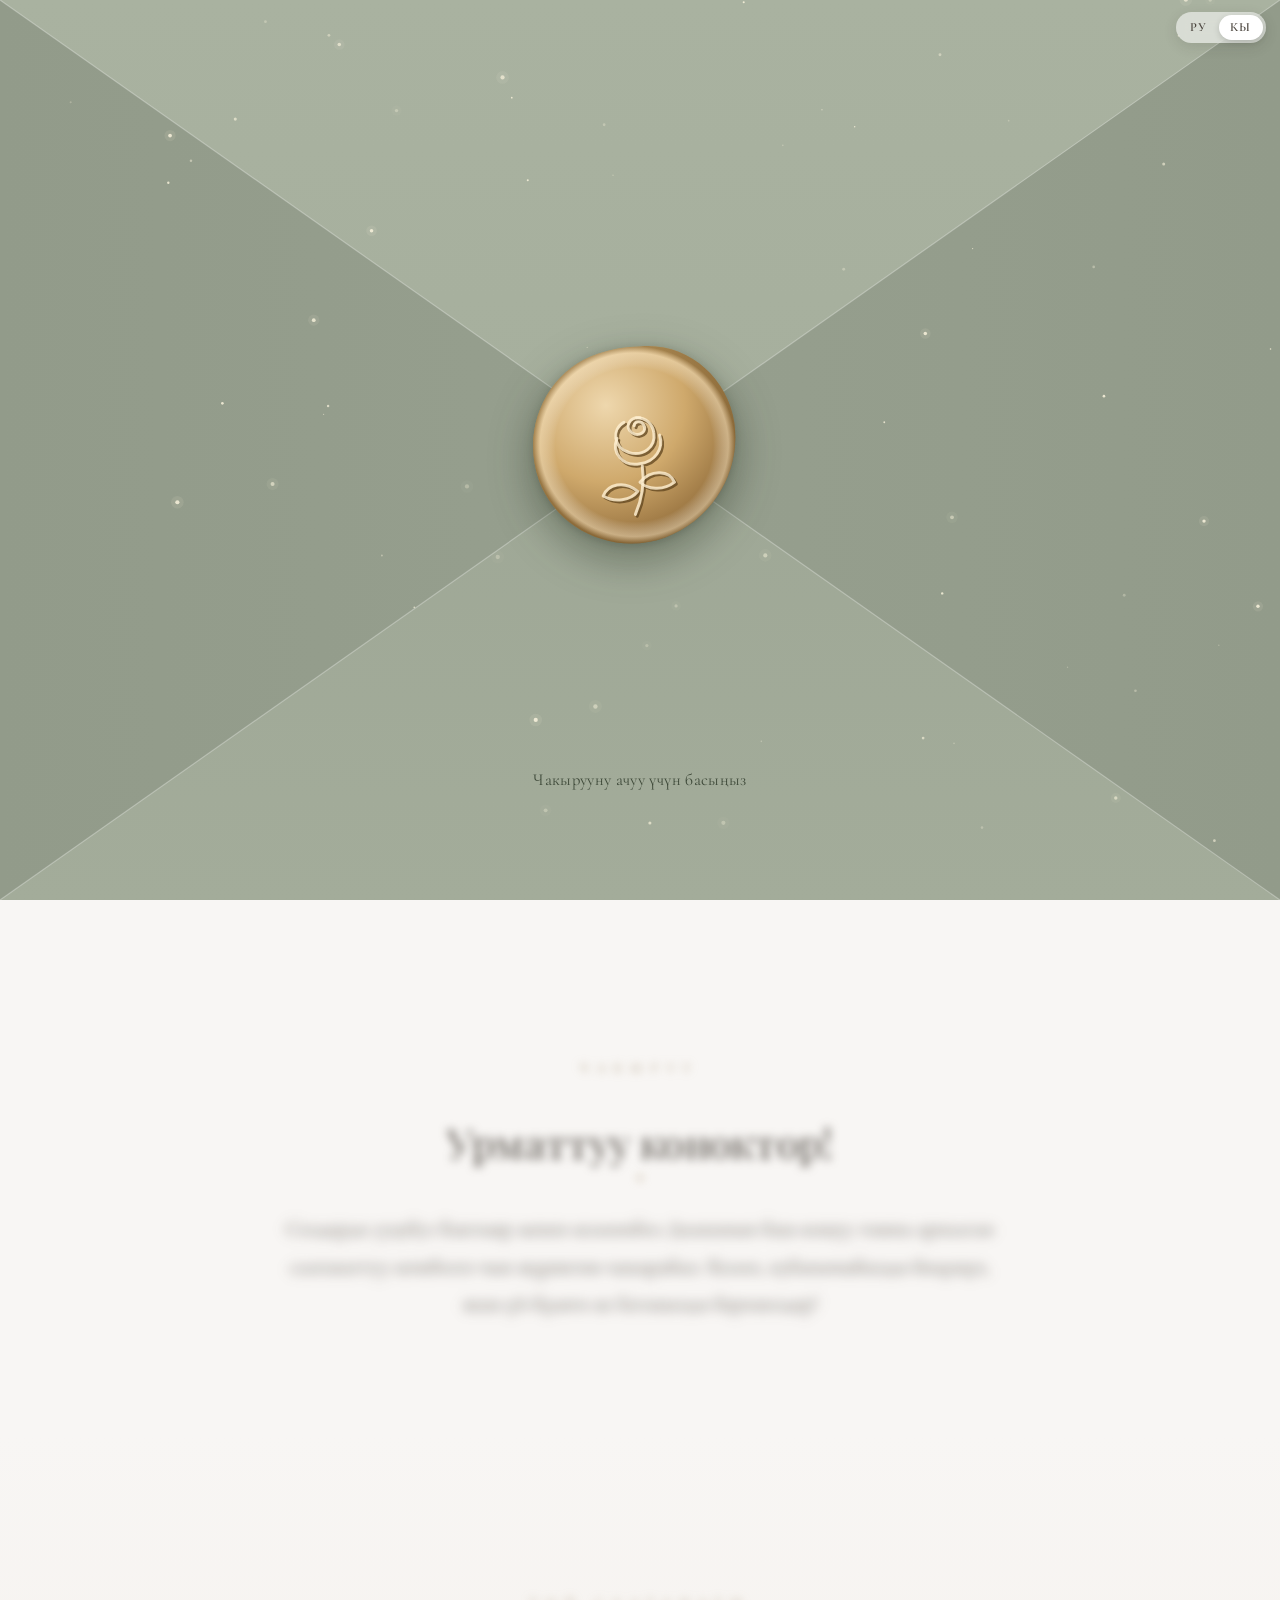
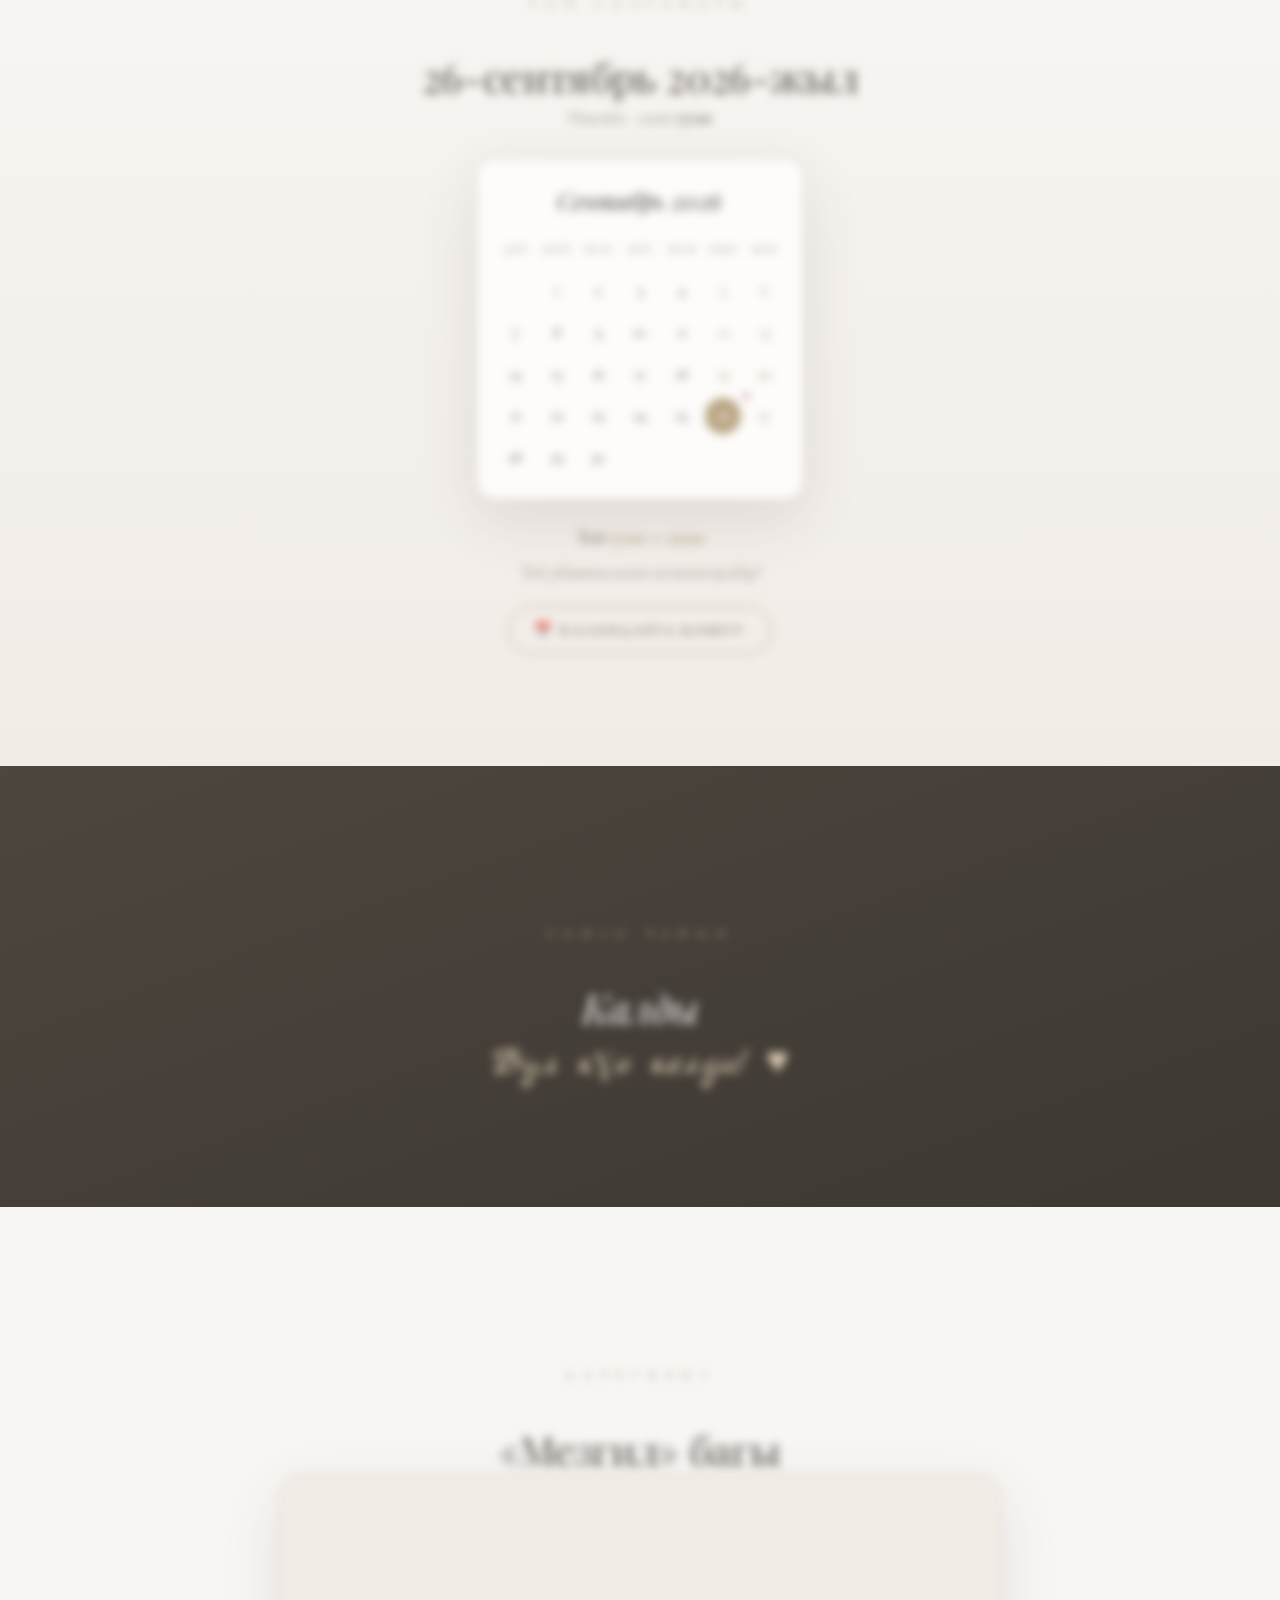
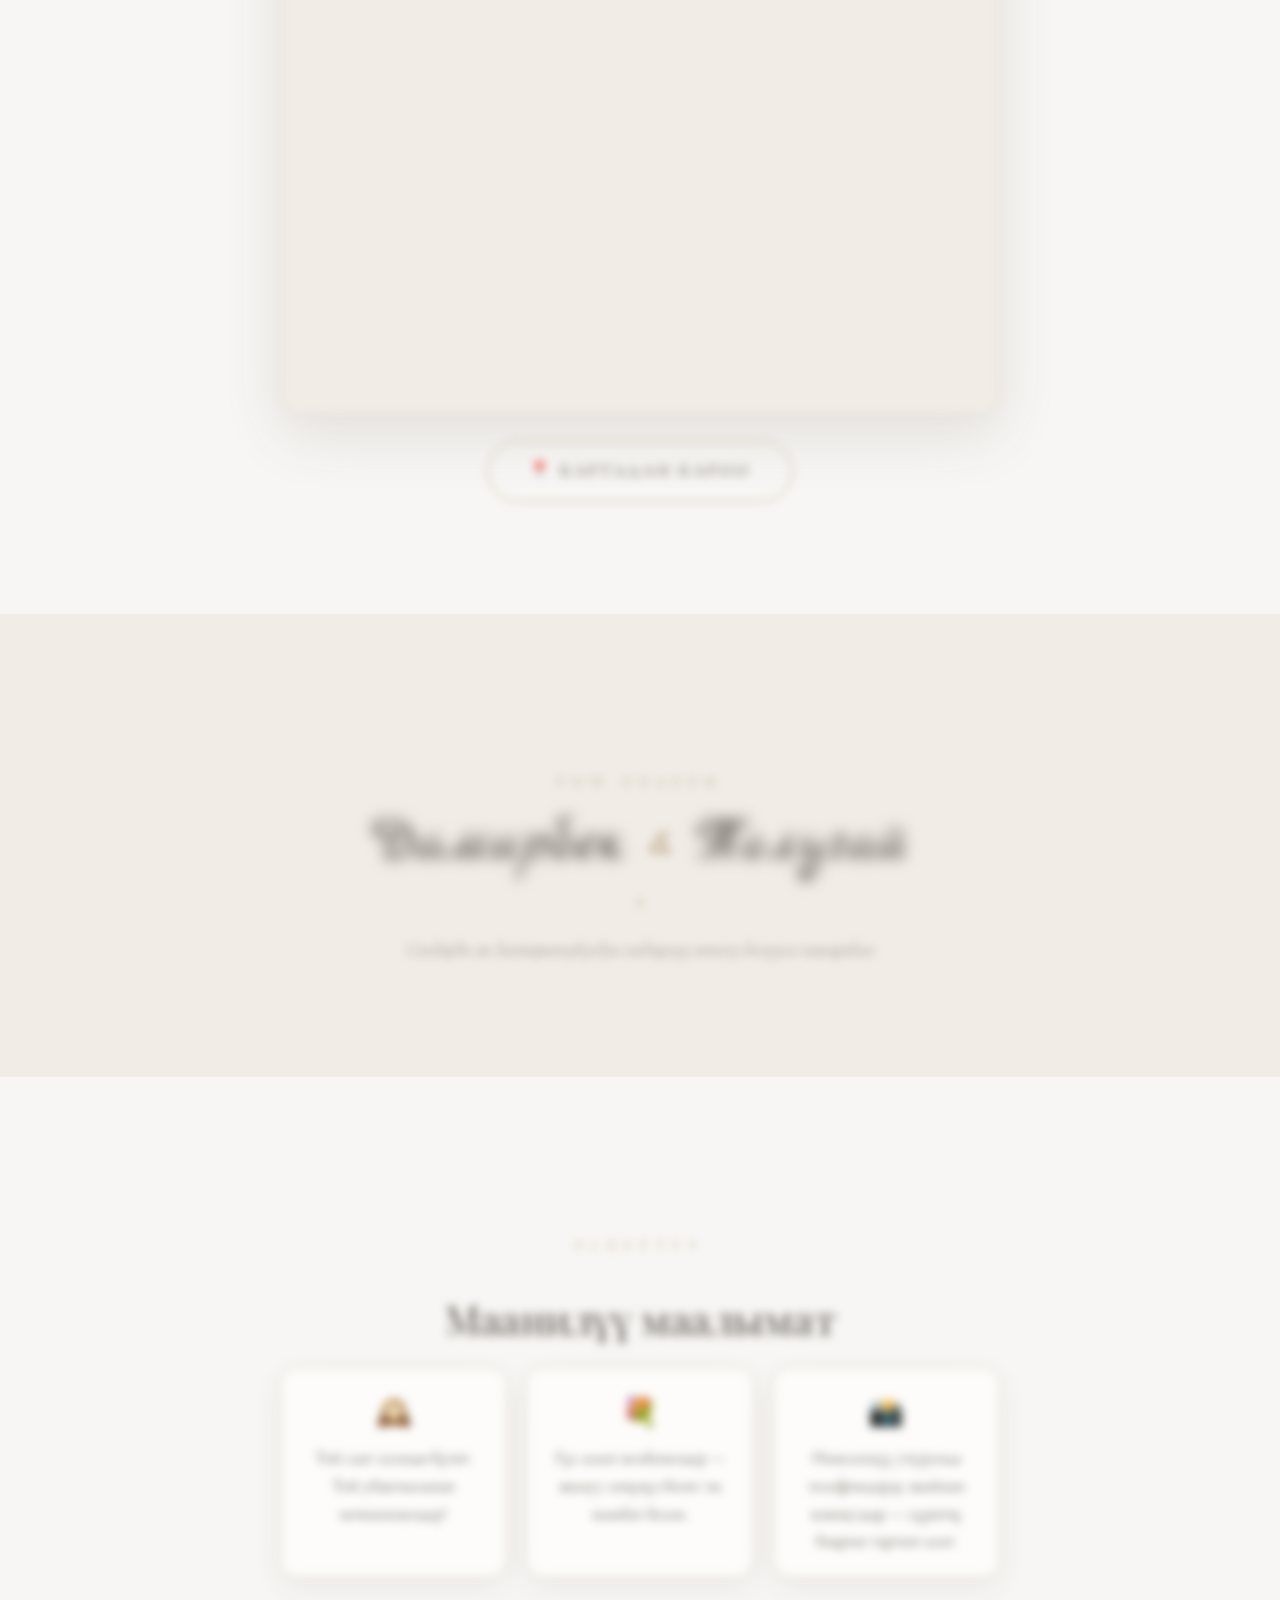
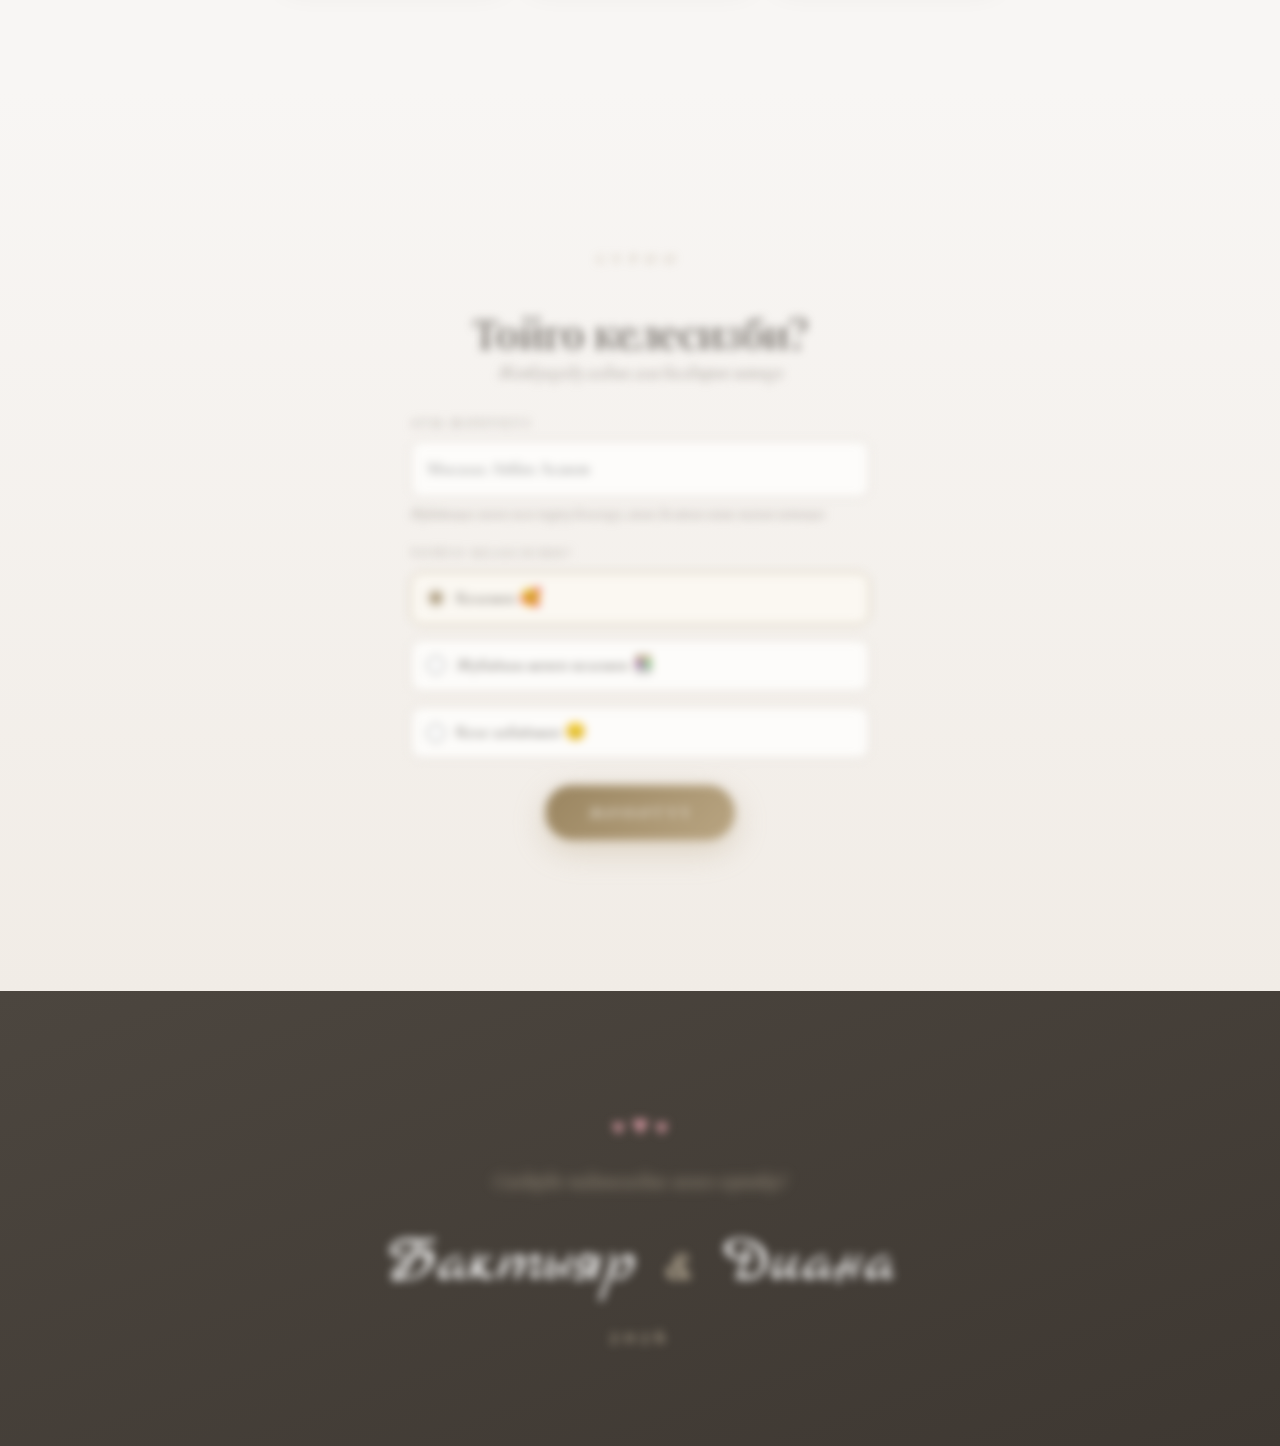
==== commit 5a9d8bb9: "Venue line: just «Мезгил» багы, no village Co-Authored-By: Claude Fable 5.1 <noreply@anthropic.com> " ====
--- a/index.html
+++ b/index.html
@@ -175,7 +175,7 @@
       <div class="container reveal">
         <p class="kicker" data-i18n="kVenue">Дарегибиз</p>
         <h2 class="section__title" data-cfg="venueName">«Мезгил» багы</h2>
-        <p class="venue__address" data-cfg="addressLine">Кызыл-Жол айылы</p>
+        <p class="venue__address" data-cfg="addressLine" hidden></p>
         <div class="map-wrap">
           <iframe id="map" title="Карта" loading="lazy" referrerpolicy="no-referrer-when-downgrade" allowfullscreen></iframe>
         </div>
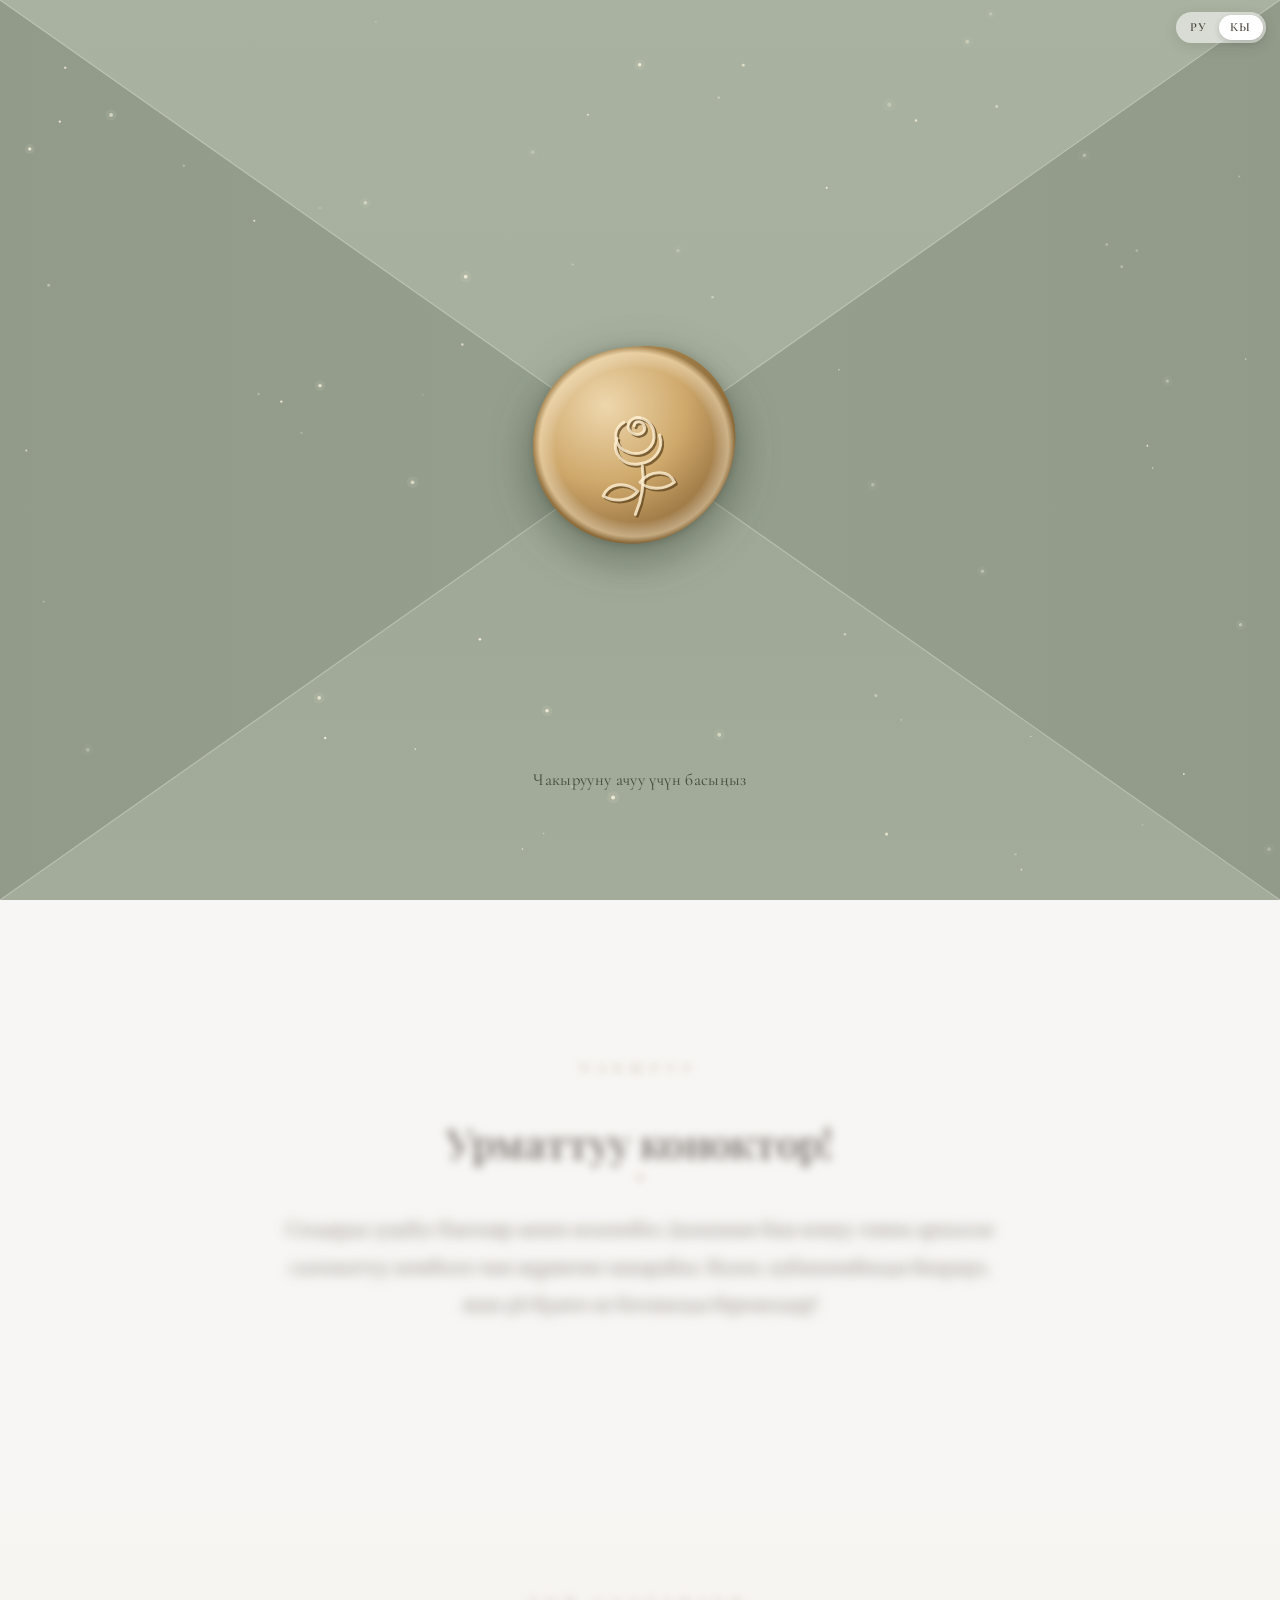
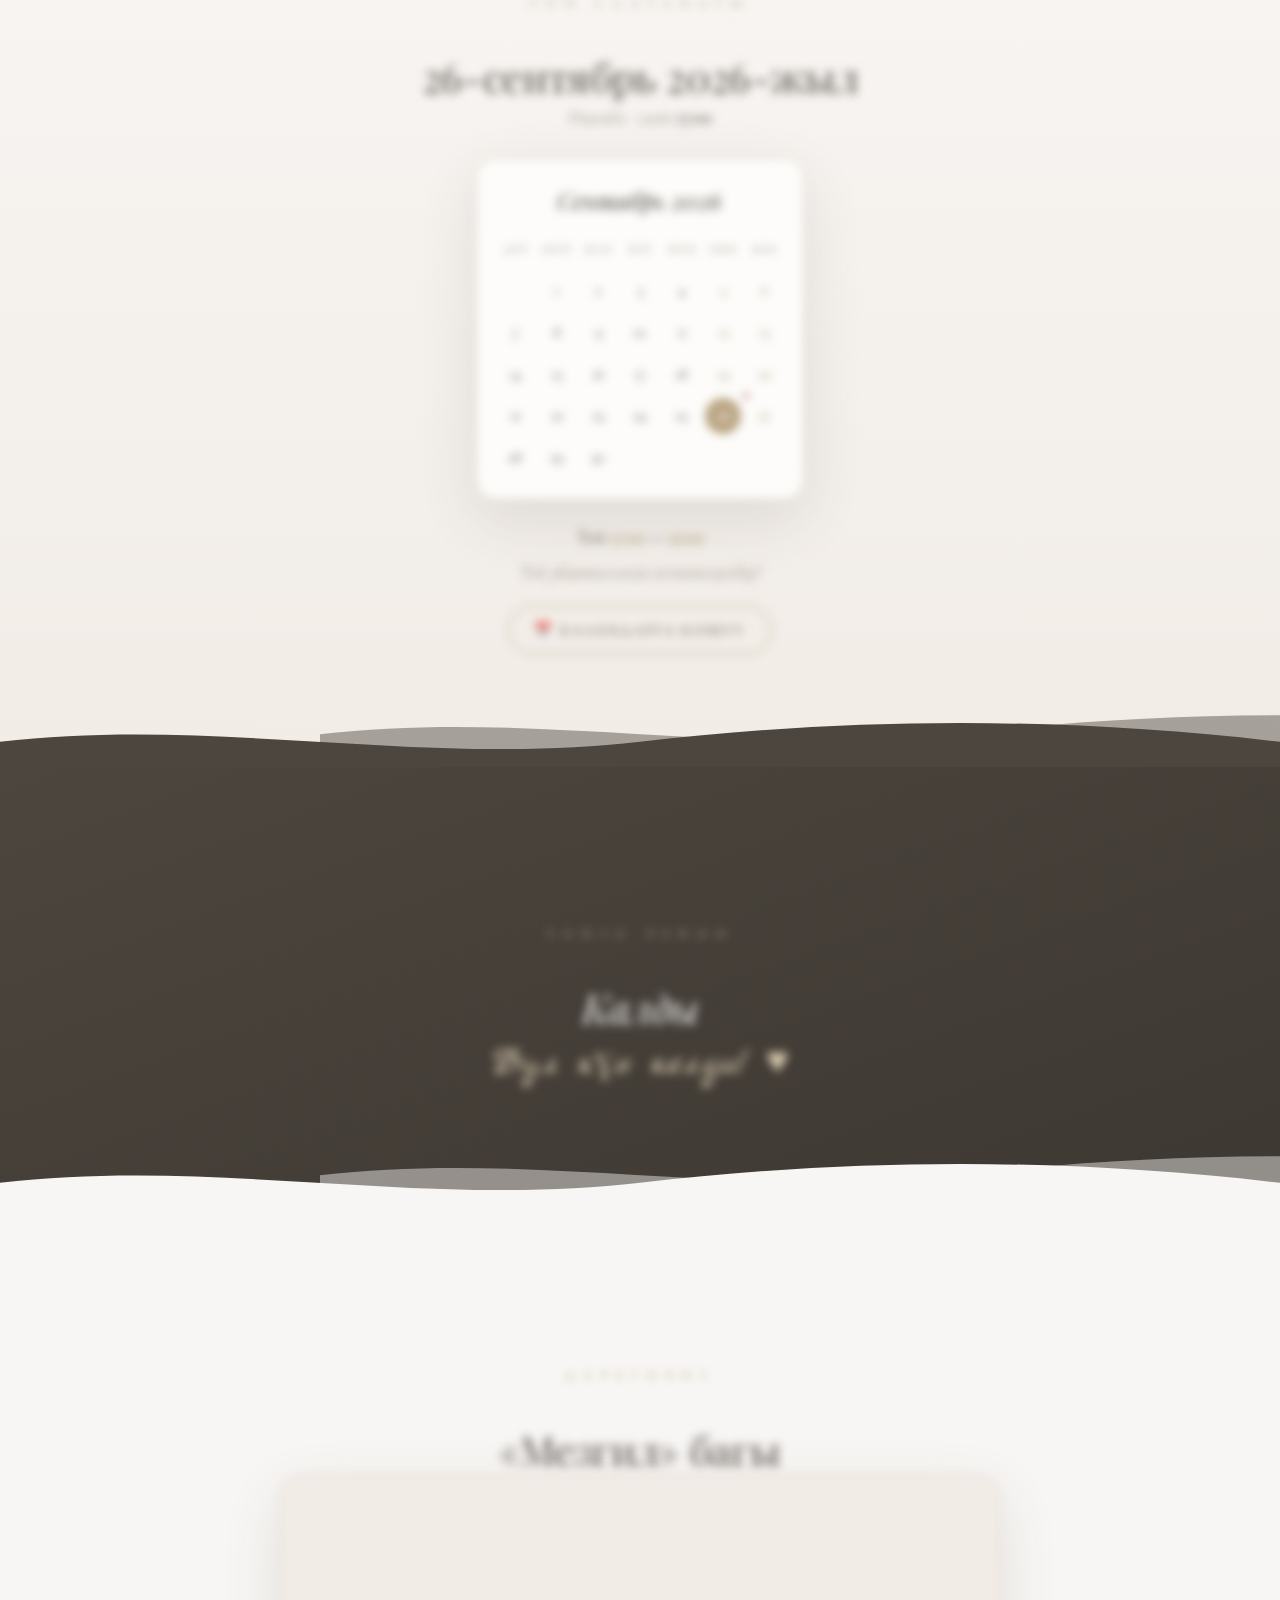
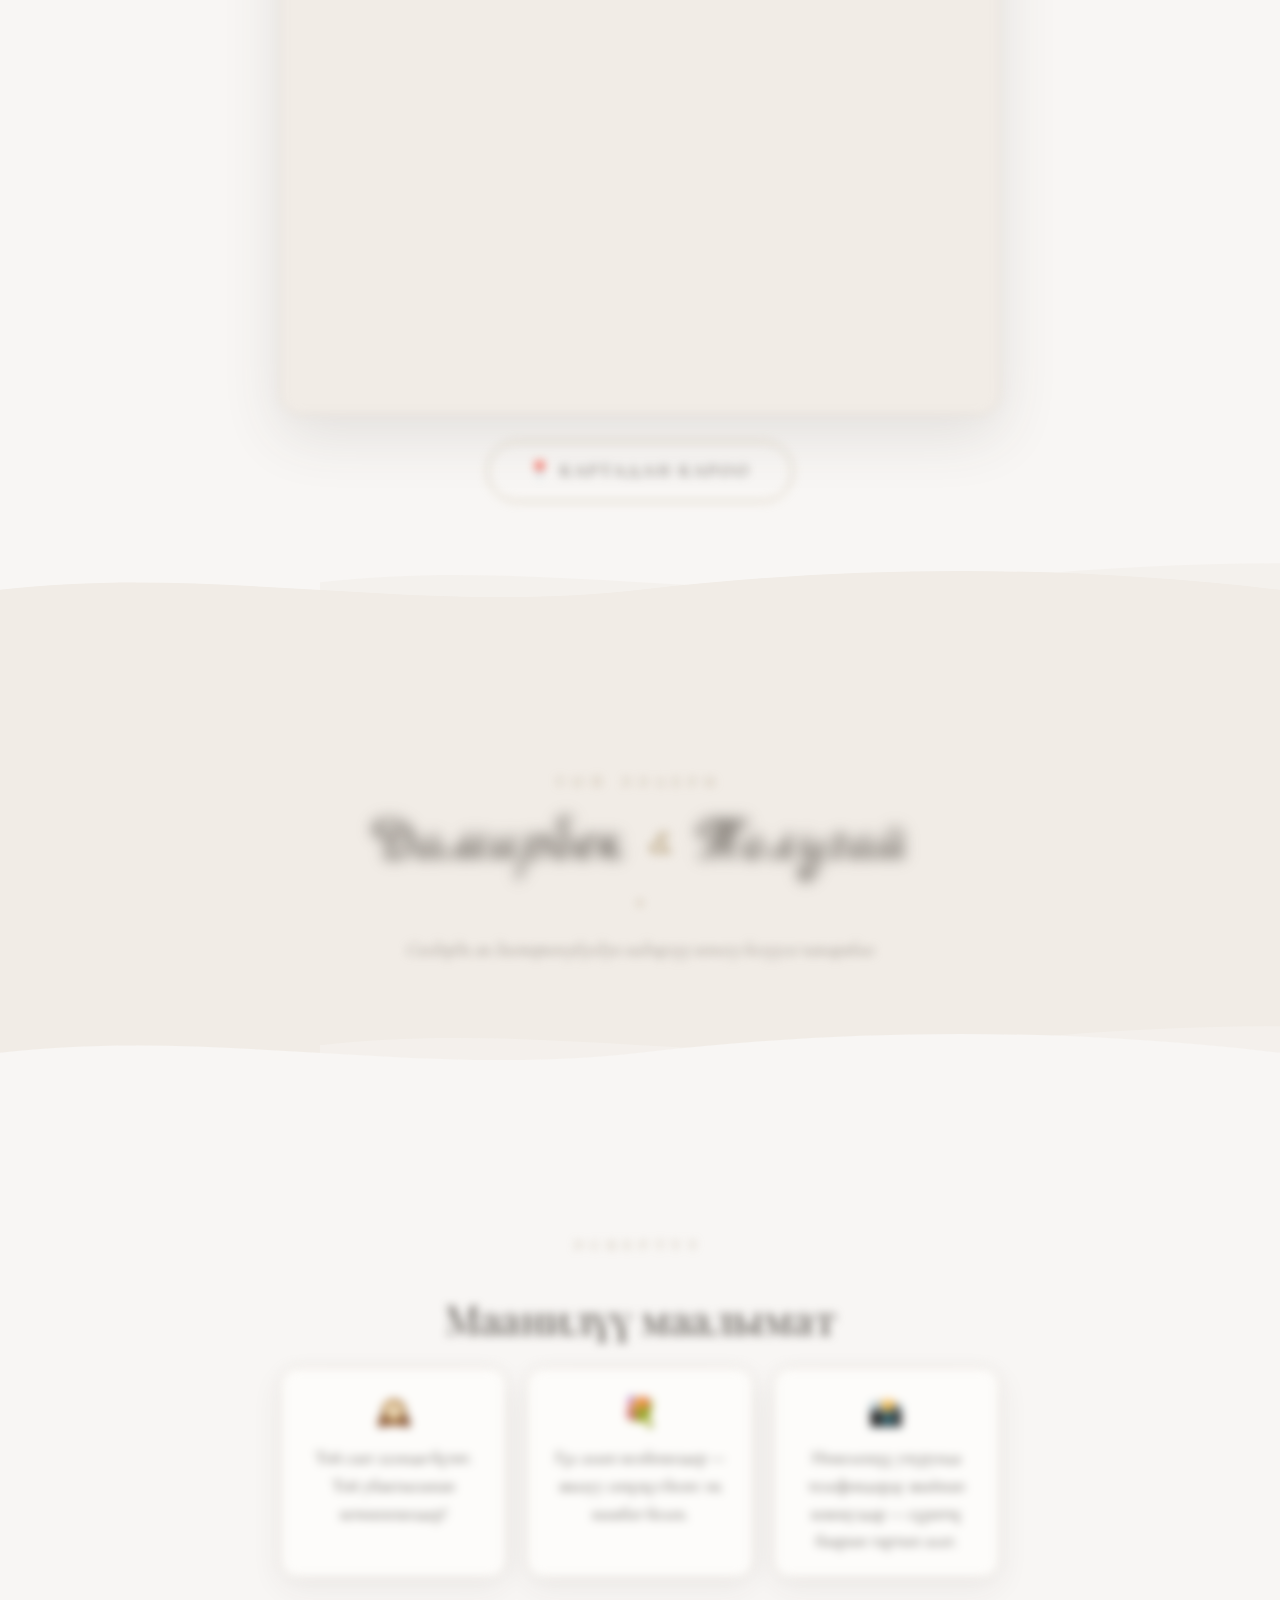
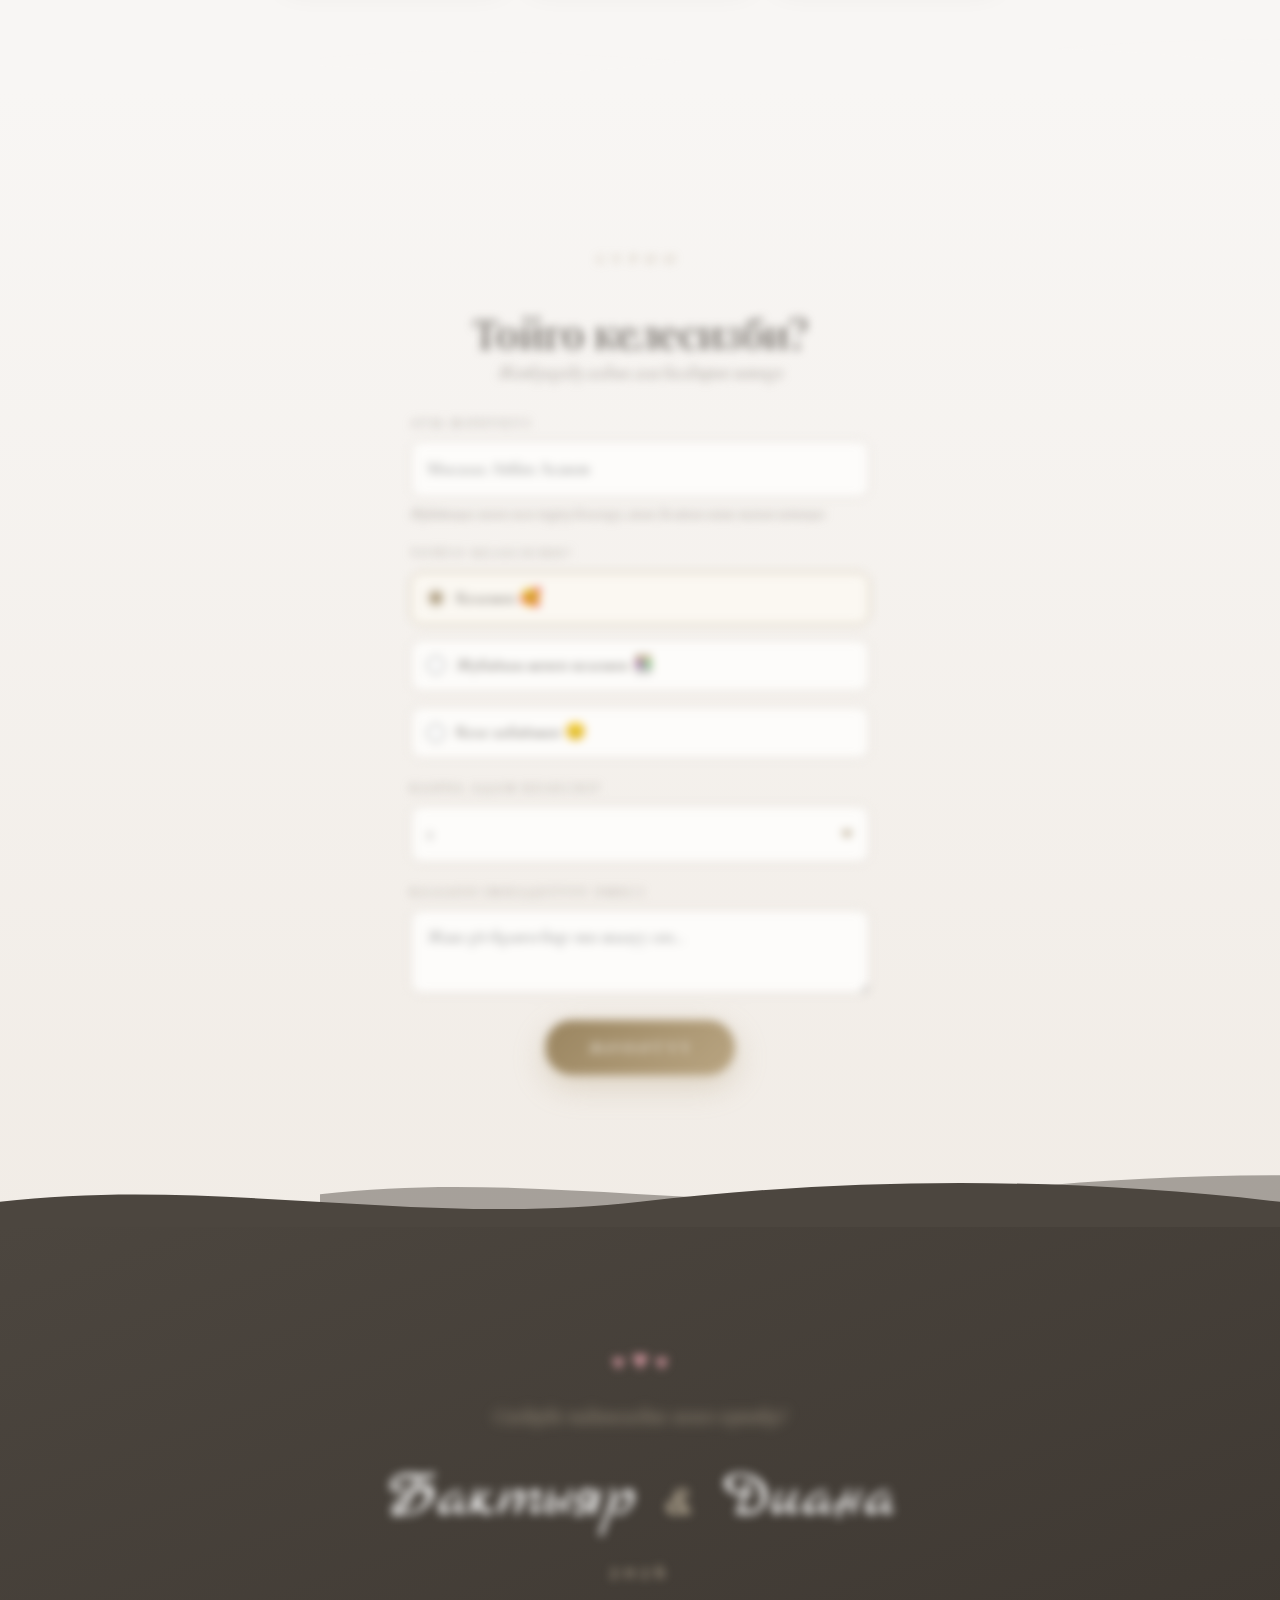
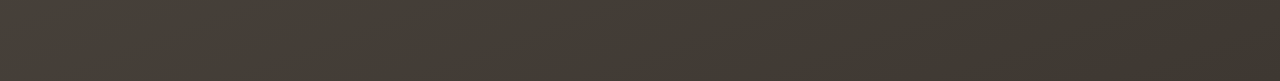
==== commit 9282f8bc: "RSVP: guest count, wish field, remembered answer, personalised thanks, #келем/#келбейм tags in the c" ====
--- a/index.html
+++ b/index.html
@@ -227,14 +227,24 @@
             <label class="choice"><input type="radio" name="attend" value="both"><span data-i18n="both">Жубайым менен келемин 👫</span></label>
             <label class="choice"><input type="radio" name="attend" value="no"><span data-i18n="no">Келе албаймын 😔</span></label>
           </fieldset>
+          <label class="field" id="guests-field">
+            <span data-i18n="guestsLabel">Канча адам келесиз?</span>
+            <select name="guests"><option>1</option><option>2</option><option>3</option><option>4</option><option>5</option><option>6</option></select>
+          </label>
+          <label class="field">
+            <span data-i18n="wishLabel">Каалоо (милдеттүү эмес)</span>
+            <textarea name="wish" rows="2" placeholder="Жаш үй-бүлөгө бир-эки жылуу сөз…" data-i18n-ph="wishPh" maxlength="300"></textarea>
+          </label>
           <button id="rsvp-submit" class="btn btn--gold" type="submit"><span data-i18n="submit">Жөнөтүү</span></button>
           <p class="form__note" id="form-note"></p>
         </form>
 
         <div id="rsvp-success" class="success" hidden>
           <div class="success__icon">♥</div>
-          <h3 data-i18n="thanks">Рахмат!</h3>
-          <p data-i18n-html="received">Жообуңуз кабыл алынды.<br>Сизди тойдо күтөбүз.</p>
+          <h3 id="thanks-title" data-i18n="thanks">Рахмат!</h3>
+          <p id="thanks-text" data-i18n-html="received">Жообуңуз кабыл алынды.<br>Сизди тойдо күтөбүз.</p>
+          <p class="success__answer" id="answer-echo"></p>
+          <button type="button" class="btn btn--outline btn--small" id="change-btn"><span data-i18n="change">Жоопту өзгөртүү</span></button>
         </div>
       </div>
     </section>
--- a/style.css
+++ b/style.css
@@ -112,9 +112,11 @@
 
 /* Башкы экрандагы сүрөт / Фото на главном экране */
 .hero.has-photo { background: center / cover no-repeat var(--hero-img), var(--bg); }
-.hero.has-photo::before { content: ""; position: absolute; inset: 0; background: linear-gradient(180deg, rgba(255,255,255,.62) 0%, rgba(255,255,255,.42) 45%, rgba(248,246,244,.92) 88%, var(--bg) 100%); }
+.hero.has-photo::before { content: ""; position: absolute; inset: 0; background: linear-gradient(180deg, rgba(255,255,255,.18) 0%, rgba(255,255,255,.55) 32%, rgba(255,255,255,.55) 58%, rgba(255,255,255,.15) 78%, var(--bg) 100%); }
 .hero.has-photo .hero__glow, .hero.has-photo .hero__bokeh { display: none; }
 .hero.has-photo .hero__floral { opacity: .55; }
+.hero.has-photo .hero__names::after { display: none; }
+.hero.has-photo { background-position: center 62%; }
 
 /* ---------- Музыка баскычы ---------- */
 .music-btn {
@@ -254,12 +256,16 @@
 .field { display: grid; gap: .4rem; }
 .field > span, .field legend { font-size: .8rem; letter-spacing: .18em; text-transform: uppercase; color: var(--muted); padding: 0; }
 .field small { font-size: .9rem; color: var(--muted); font-style: italic; line-height: 1.4; }
-.field input[type="text"] {
+.field input[type="text"], .field select, .field textarea {
   font: inherit; font-size: 1.1rem; color: var(--ink); width: 100%;
   padding: .85rem 1rem; border: 1px solid var(--line); border-radius: 12px; background: var(--paper);
   transition: border-color .3s, box-shadow .3s;
 }
-.field input[type="text"]:focus { outline: none; border-color: var(--gold); box-shadow: 0 0 0 4px rgba(185,165,130,.2); }
+.field textarea { resize: vertical; min-height: 4.2rem; }
+.field select { appearance: none; -webkit-appearance: none; background-image: linear-gradient(45deg, transparent 50%, var(--gold-deep) 50%), linear-gradient(135deg, var(--gold-deep) 50%, transparent 50%); background-position: calc(100% - 22px) 50%, calc(100% - 16px) 50%; background-size: 6px 6px; background-repeat: no-repeat; }
+.field input[type="text"]:focus, .field select:focus, .field textarea:focus { outline: none; border-color: var(--gold); box-shadow: 0 0 0 4px rgba(185,165,130,.2); }
+.field[hidden] { display: none; }
+.success__answer { margin: .6rem 0 1rem; font-style: italic; color: var(--muted); }
 .field.is-error input { border-color: #c0616a; box-shadow: 0 0 0 4px rgba(192,97,106,.15); }
 .field--radio { border: 0; padding: 0; margin: 0; }
 .choice { display: flex; align-items: center; gap: .7rem; padding: .75rem 1rem; margin-top: .5rem; cursor: pointer; font-size: 1.05rem; background: var(--paper); border: 1px solid var(--line); border-radius: 12px; transition: border-color .3s, background .3s; }
@@ -340,3 +346,12 @@
 .section--hosts .reveal:not(.is-visible) .ch { animation: none; opacity: 0; }
 
 .btn--small { padding: .7rem 1.6rem; font-size: .9rem; margin-top: 1.2rem; }
+
+/* ===== Толкундар / Волнистые границы разделов ===== */
+.wave { position: absolute; left: 0; right: 0; bottom: -1px; height: 58px; overflow: hidden; pointer-events: none; z-index: 2; }
+.wave svg { position: absolute; left: 0; bottom: 0; width: 200%; height: 100%; display: block; }
+.wave svg.wave--back { opacity: .45; animation: waveDrift 22s linear infinite reverse; }
+.wave svg.wave--front { animation: waveDrift 14s linear infinite; }
+@keyframes waveDrift { to { transform: translateX(-50%); } }
+.section, .footer { position: relative; }
+@media (prefers-reduced-motion: reduce) { .wave svg { animation: none; } }
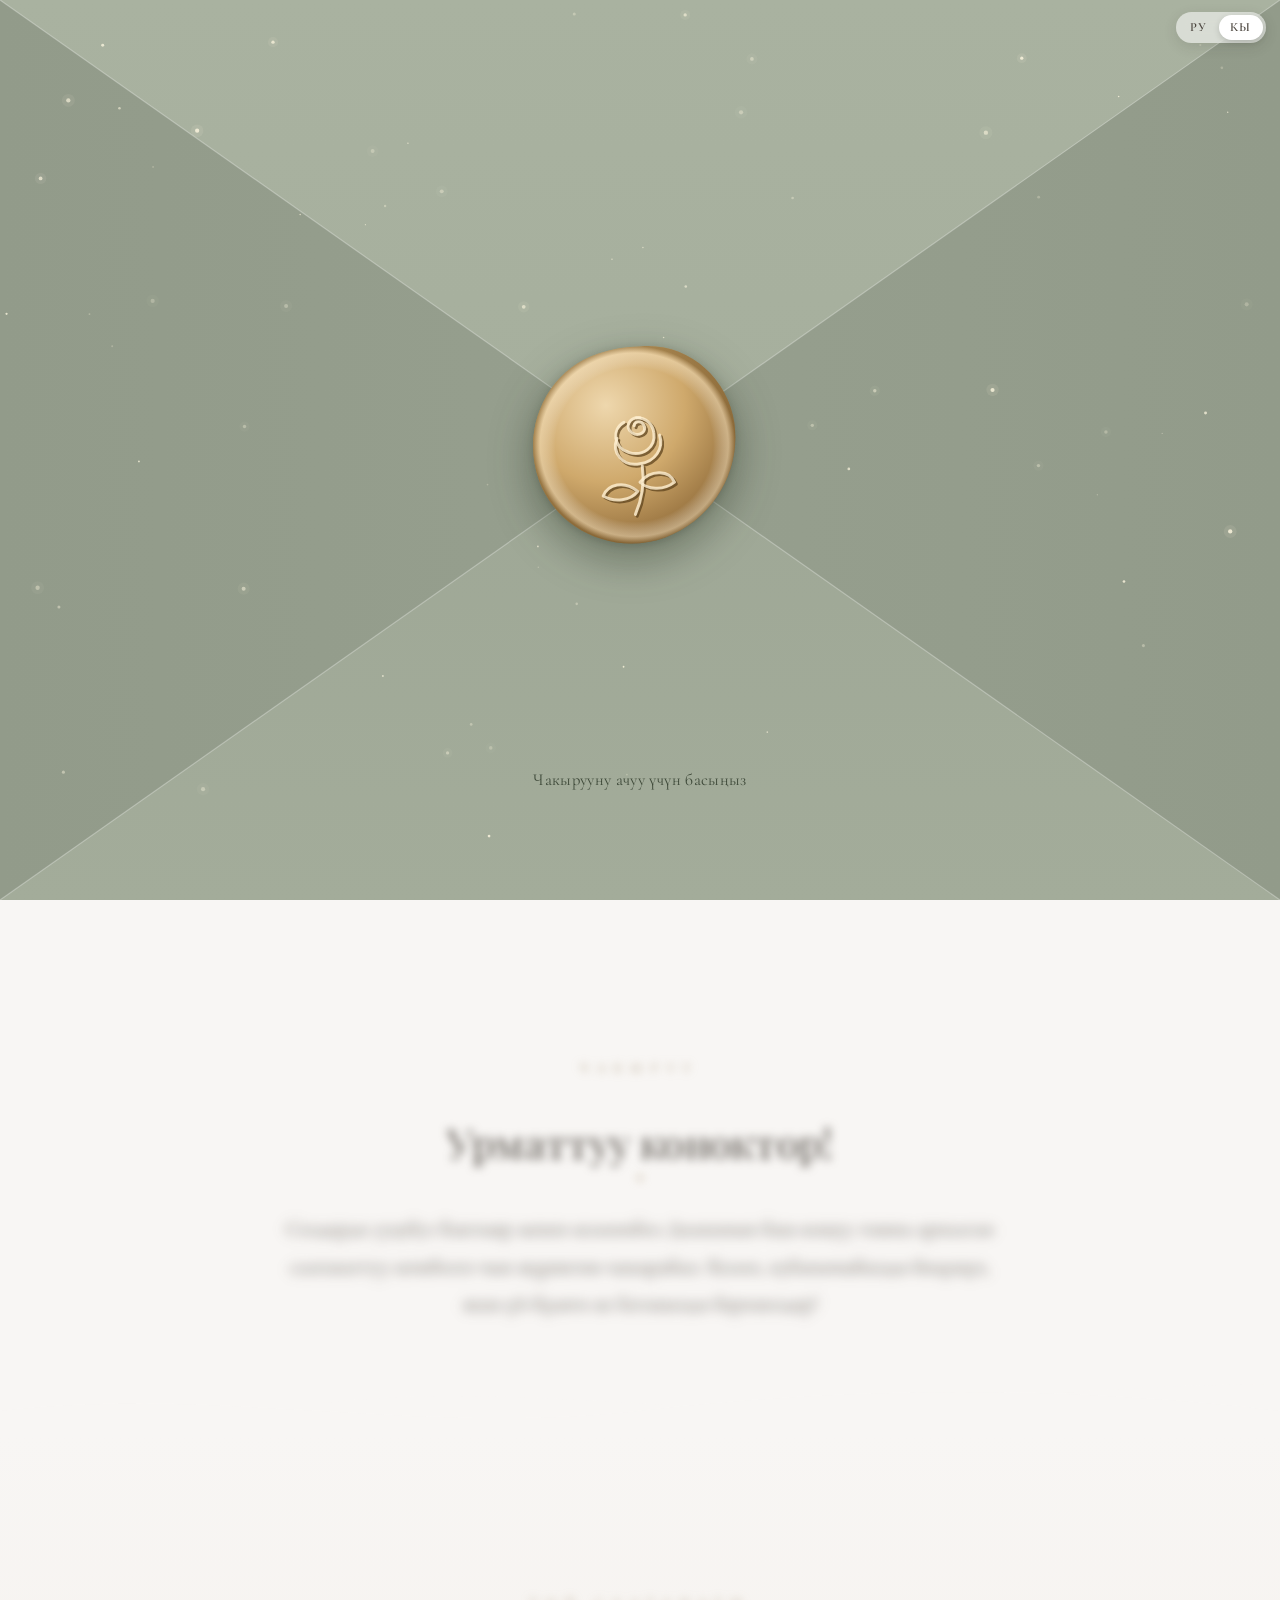
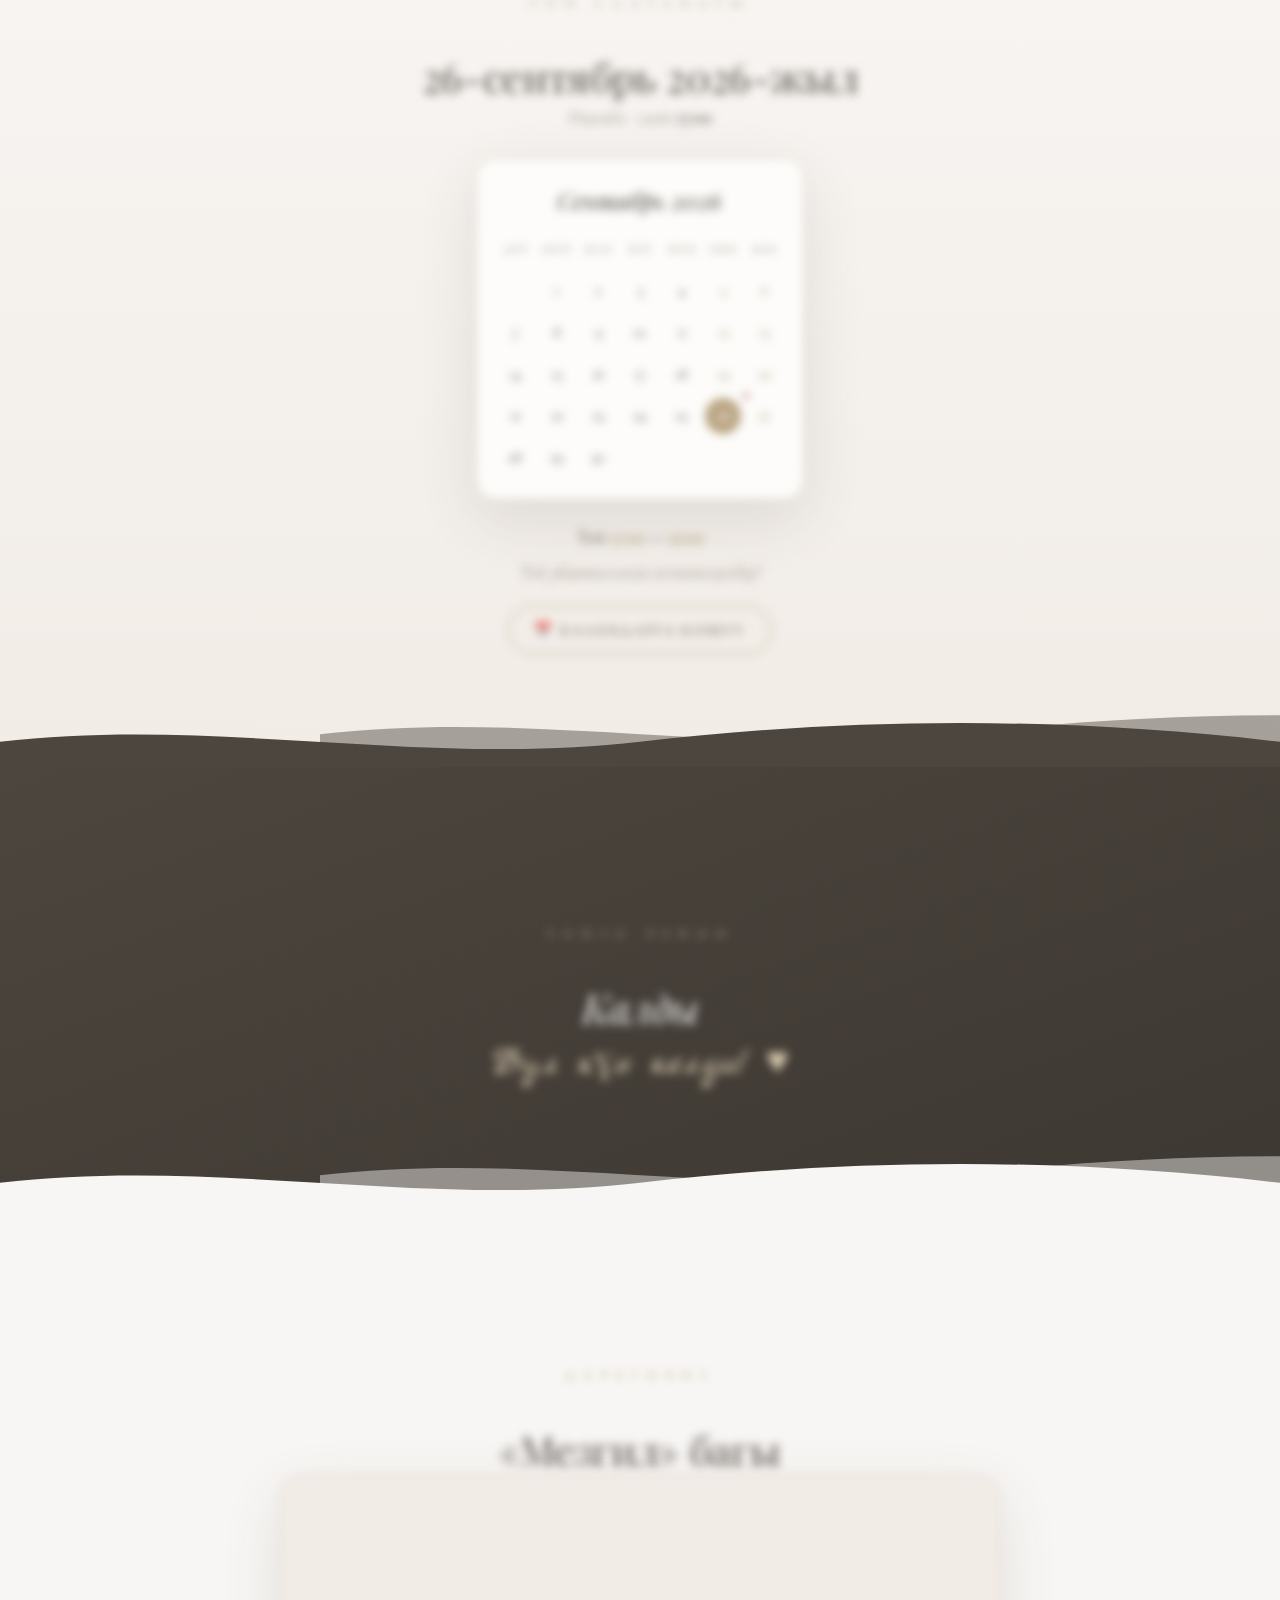
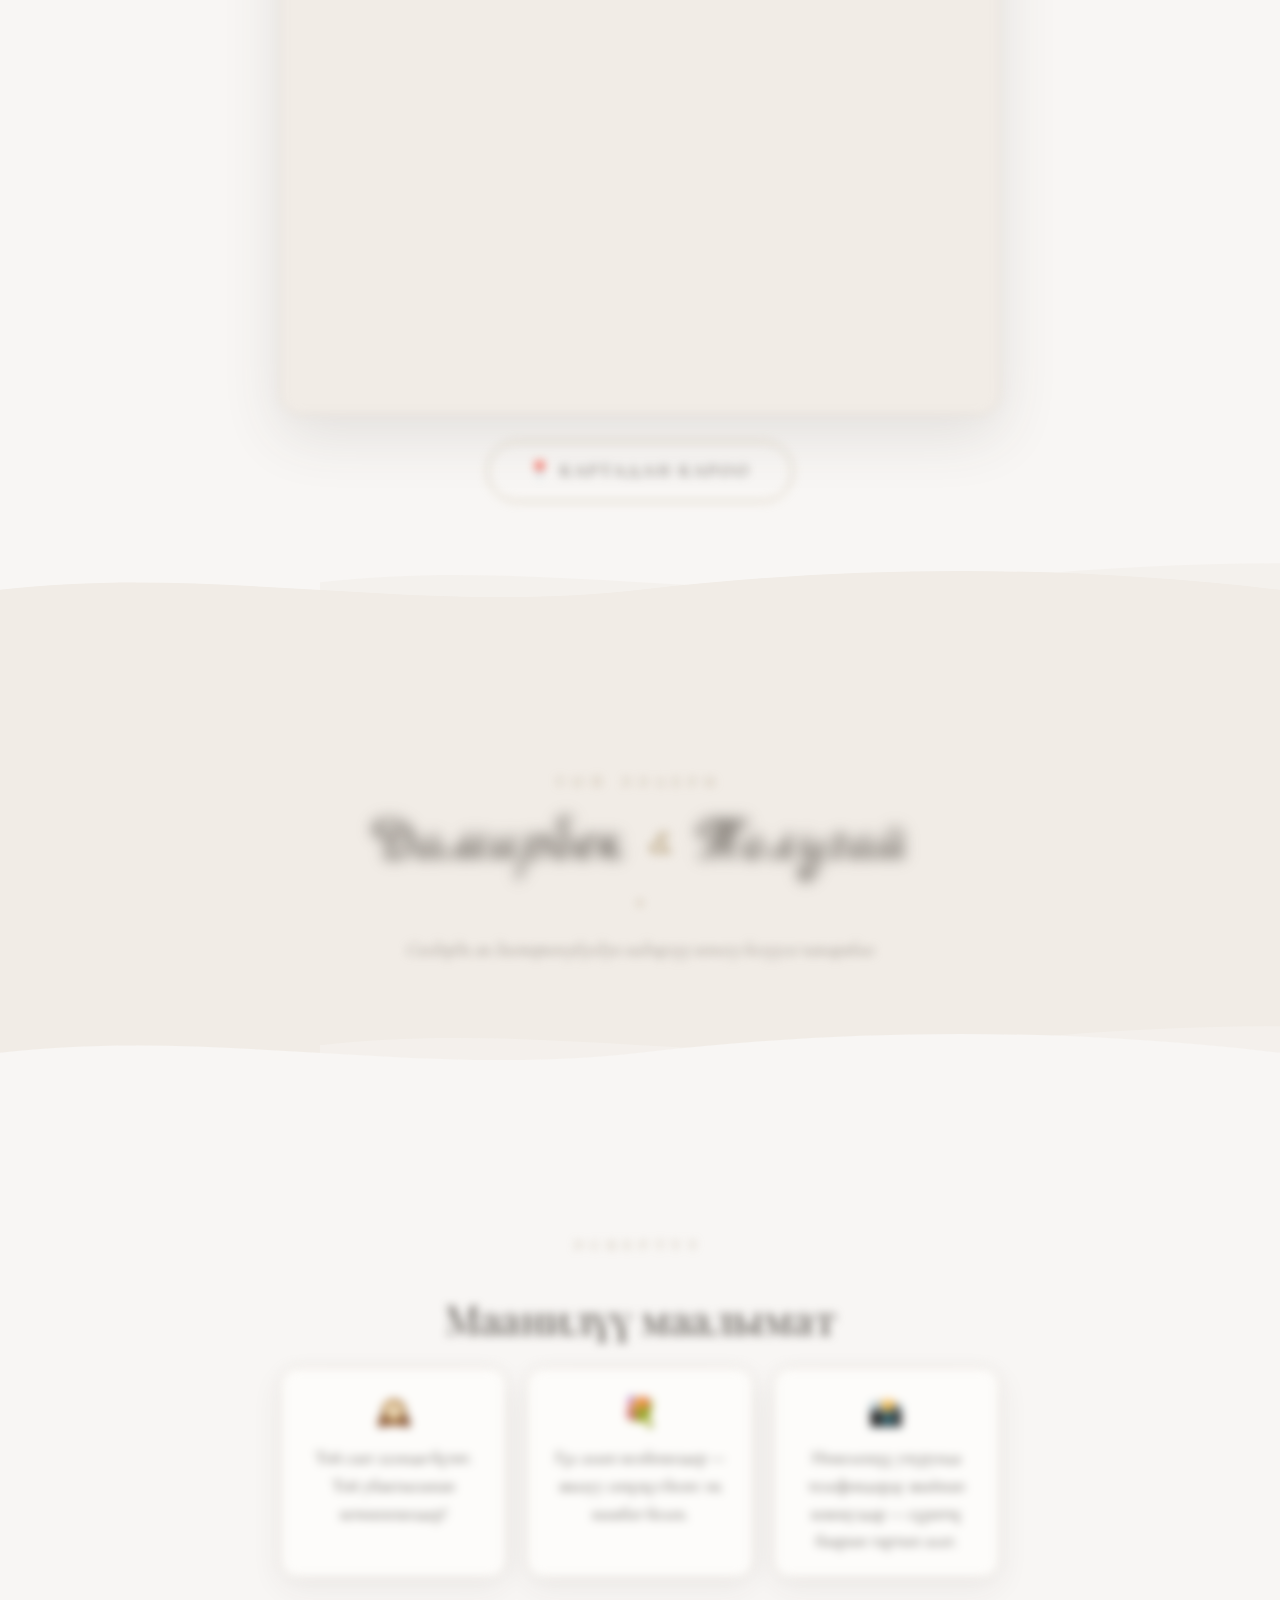
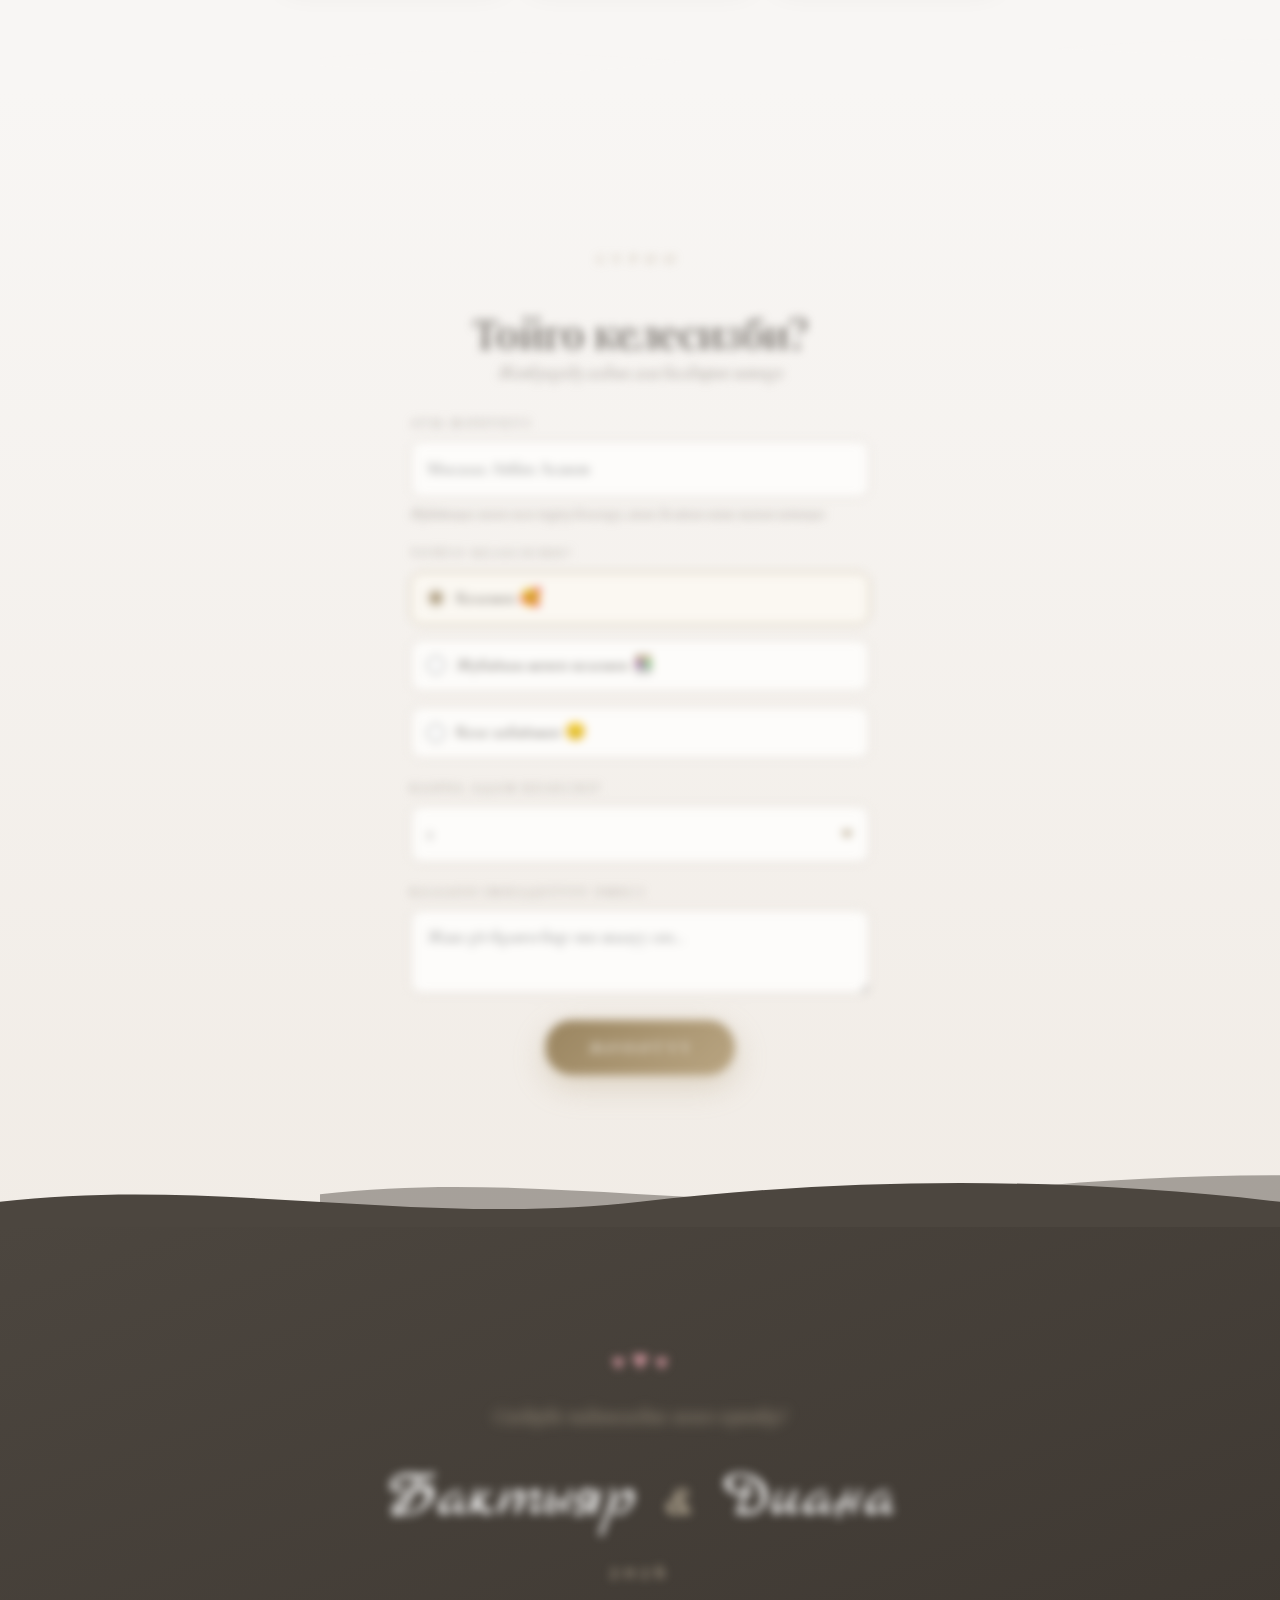
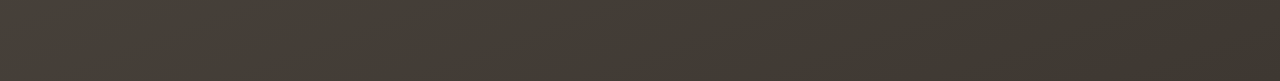
==== commit e7882de7: "Prepare links for the repository rename to baha_toy (og:url, og:image, ics, README) Co-Authored-By: " ====
--- a/index.html
+++ b/index.html
@@ -8,8 +8,8 @@
   <meta property="og:title" content="Бактыяр & Диана — Үйлөнүү той">
   <meta property="og:description" content="Сиздерди үйлөнүү тоюбузга чакырабыз">
   <meta property="og:type" content="website">
-  <meta property="og:url" content="https://magamed56.github.io/ernis_toy/">
-  <meta property="og:image" content="https://magamed56.github.io/ernis_toy/assets/og.png">
+  <meta property="og:url" content="https://magamed56.github.io/baha_toy/">
+  <meta property="og:image" content="https://magamed56.github.io/baha_toy/assets/og.png">
   <meta property="og:image:width" content="1200"><meta property="og:image:height" content="630">
   <meta name="twitter:card" content="summary_large_image">
   <link rel="icon" href="data:image/svg+xml,<svg xmlns='http://www.w3.org/2000/svg' viewBox='0 0 100 100'><text y='.9em' font-size='90'>💍</text></svg>">
--- a/style.css
+++ b/style.css
@@ -355,3 +355,5 @@
 @keyframes waveDrift { to { transform: translateX(-50%); } }
 .section, .footer { position: relative; }
 @media (prefers-reduced-motion: reduce) { .wave svg { animation: none; } }
+
+.form[hidden], .success[hidden] { display: none !important; }
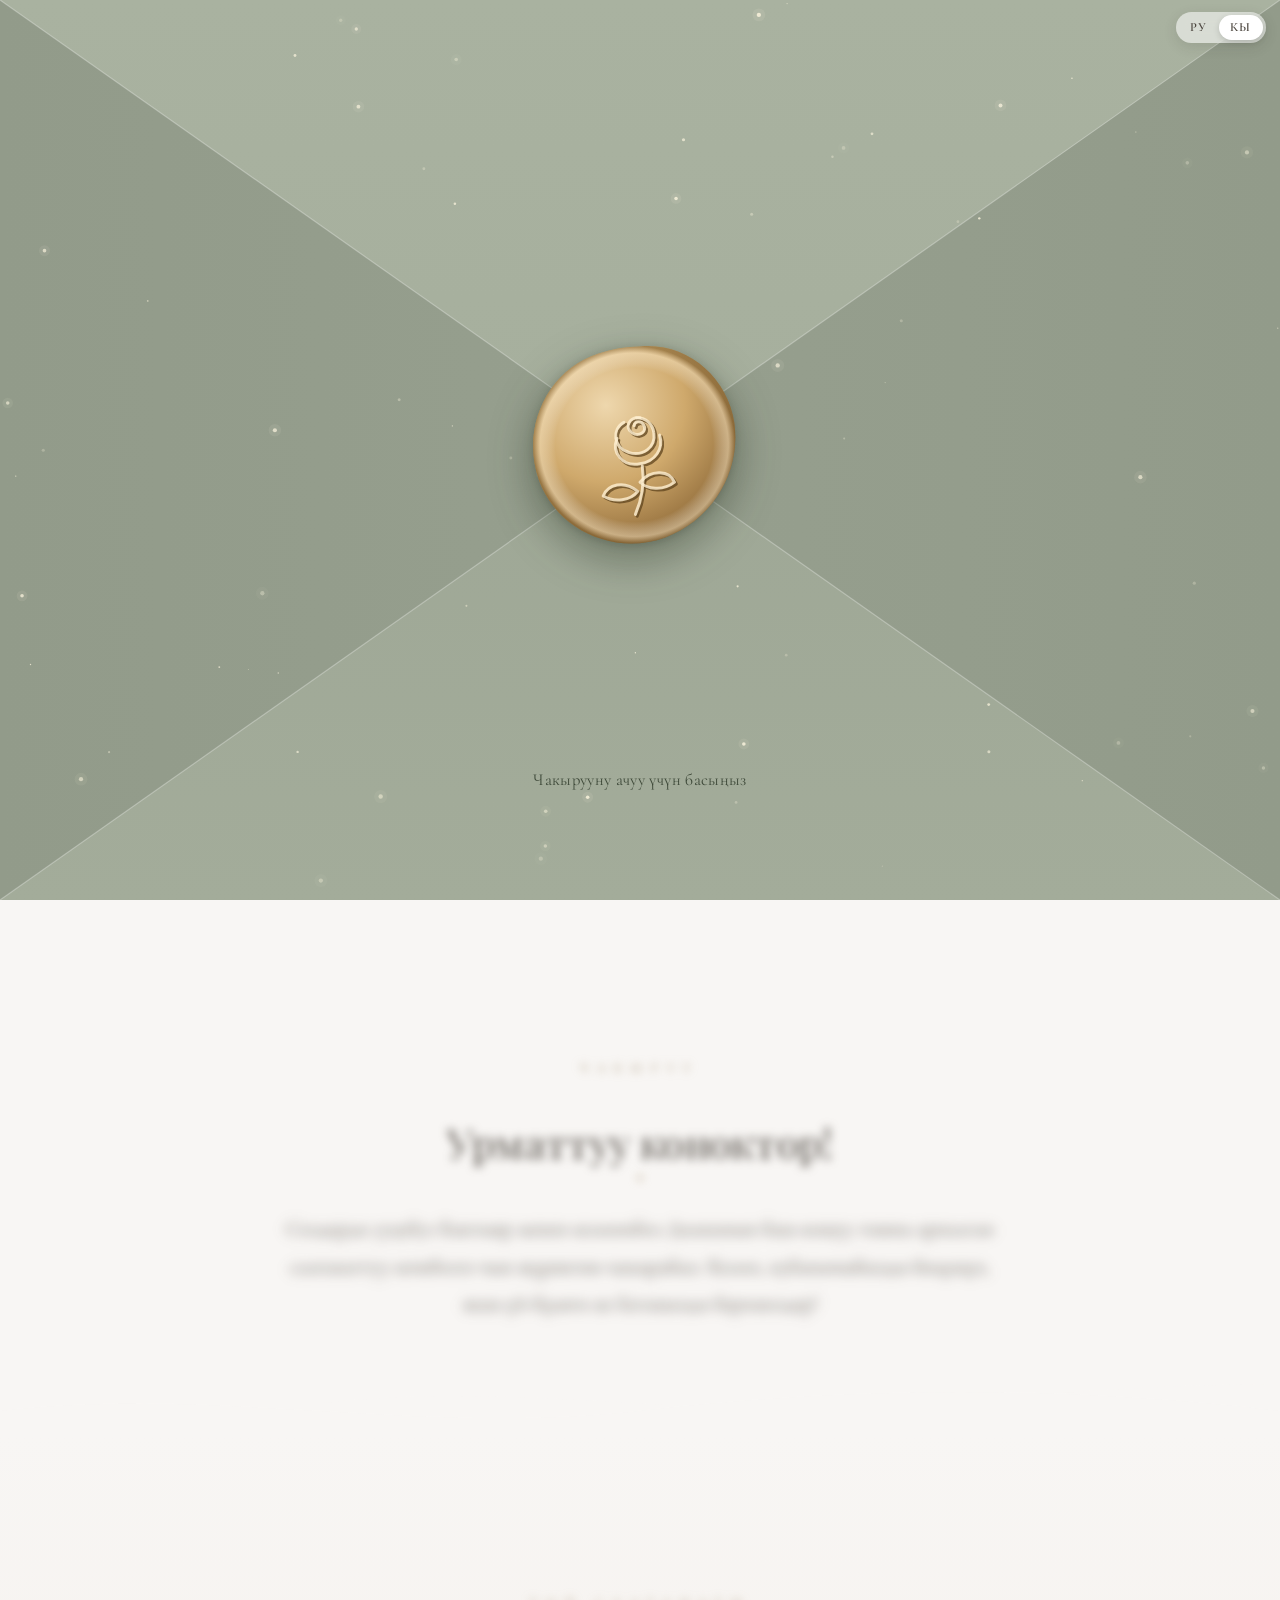
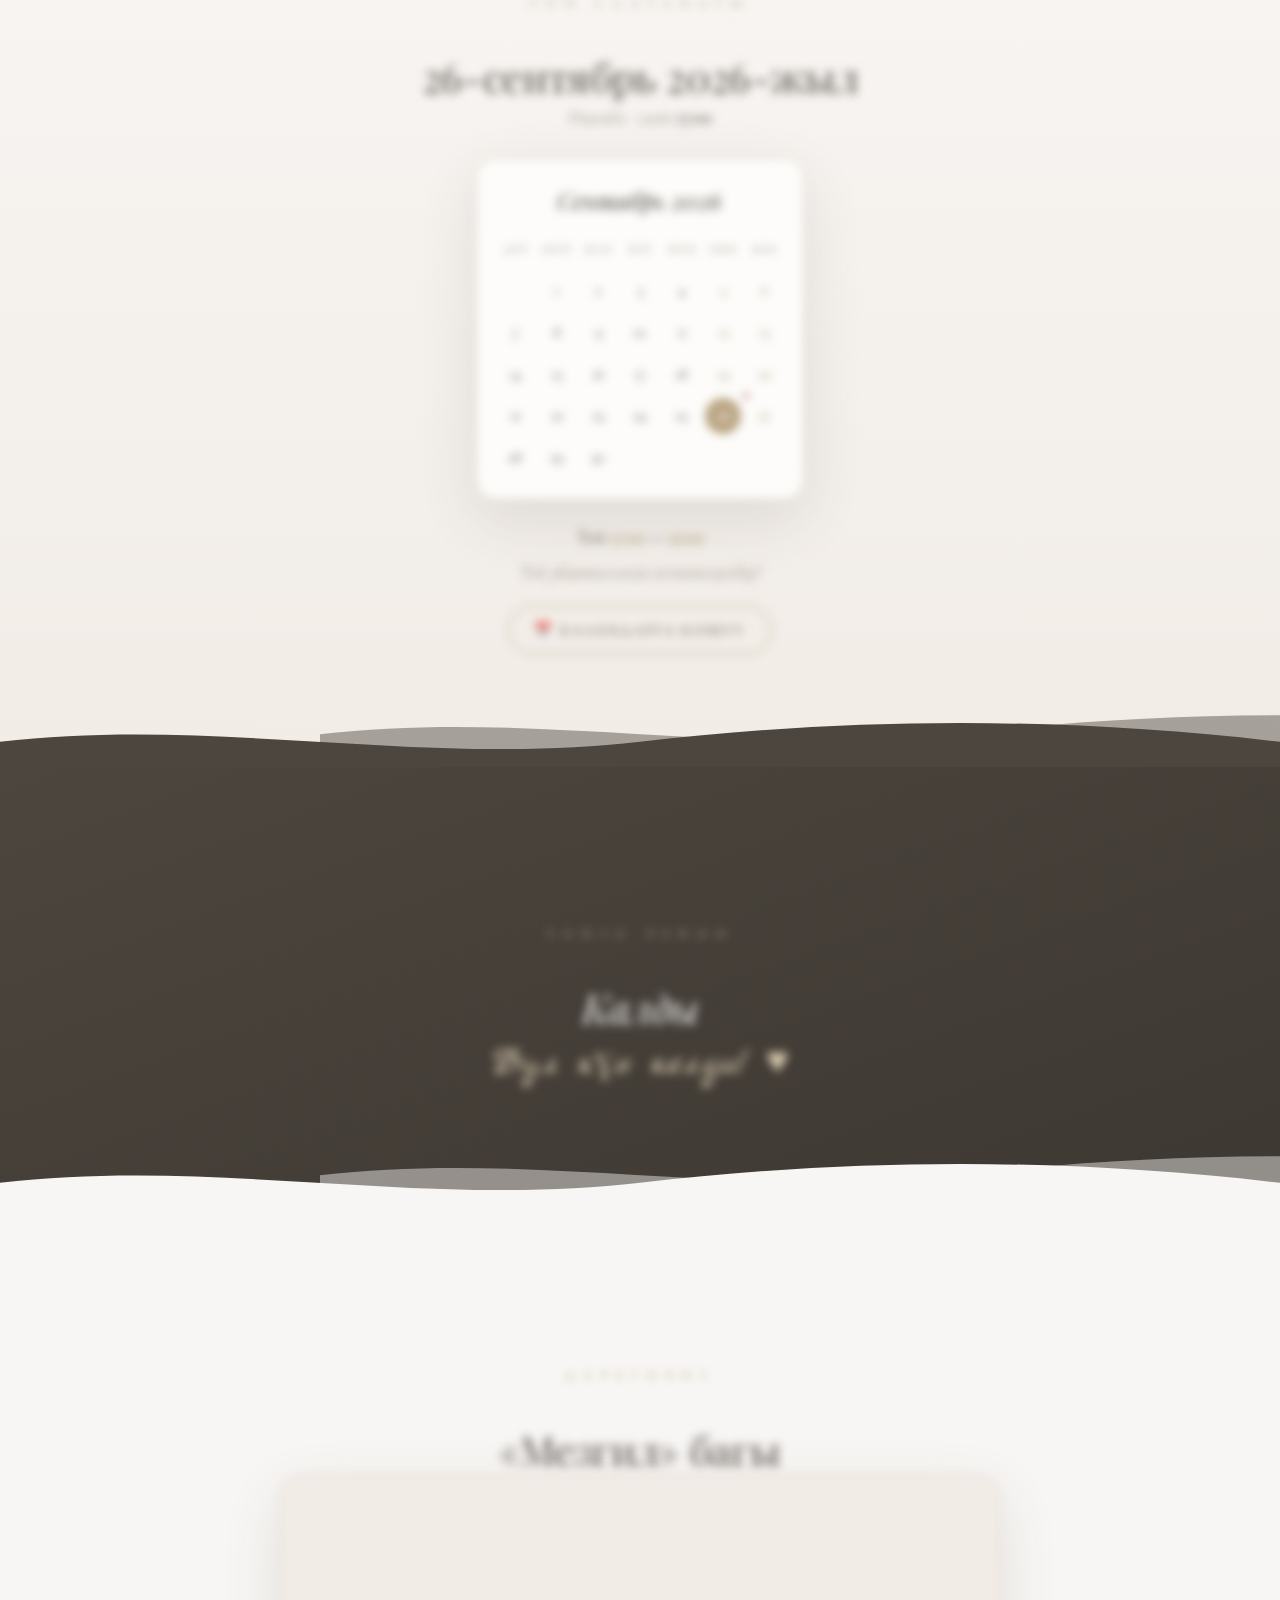
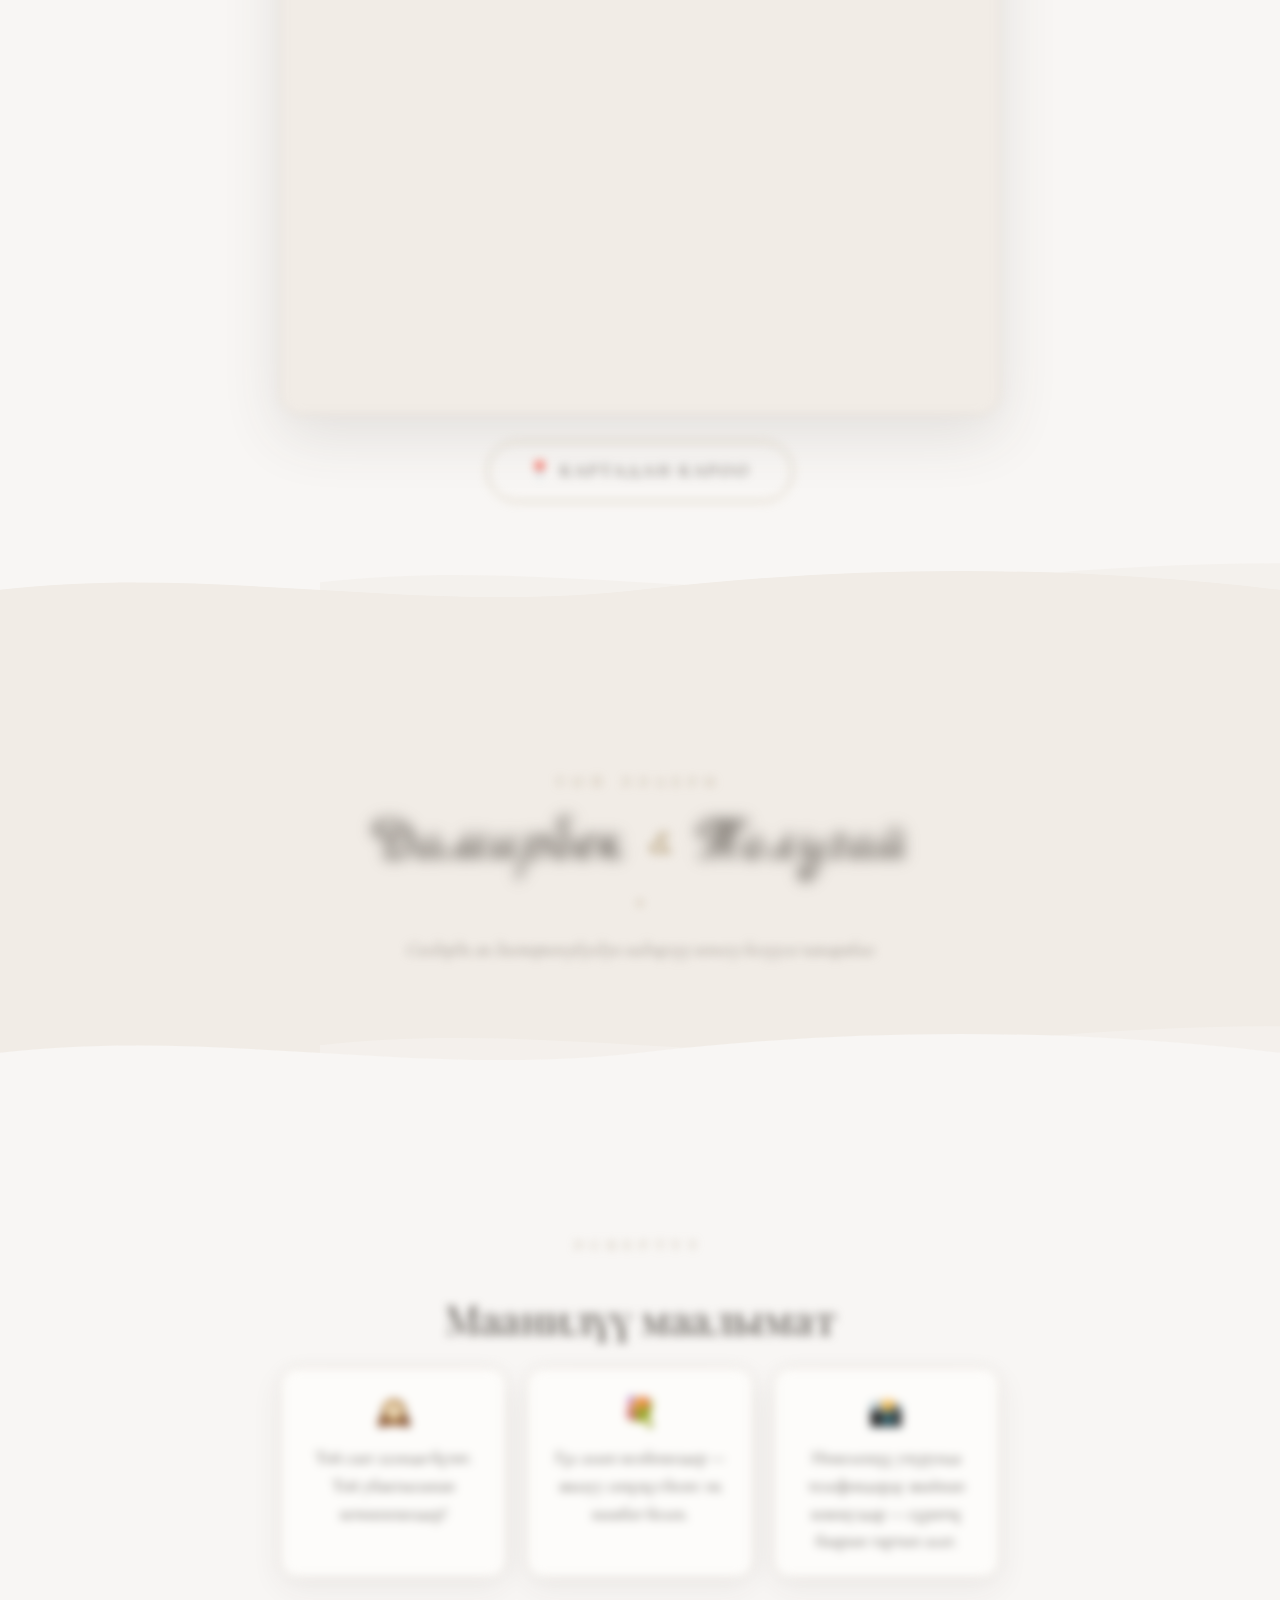
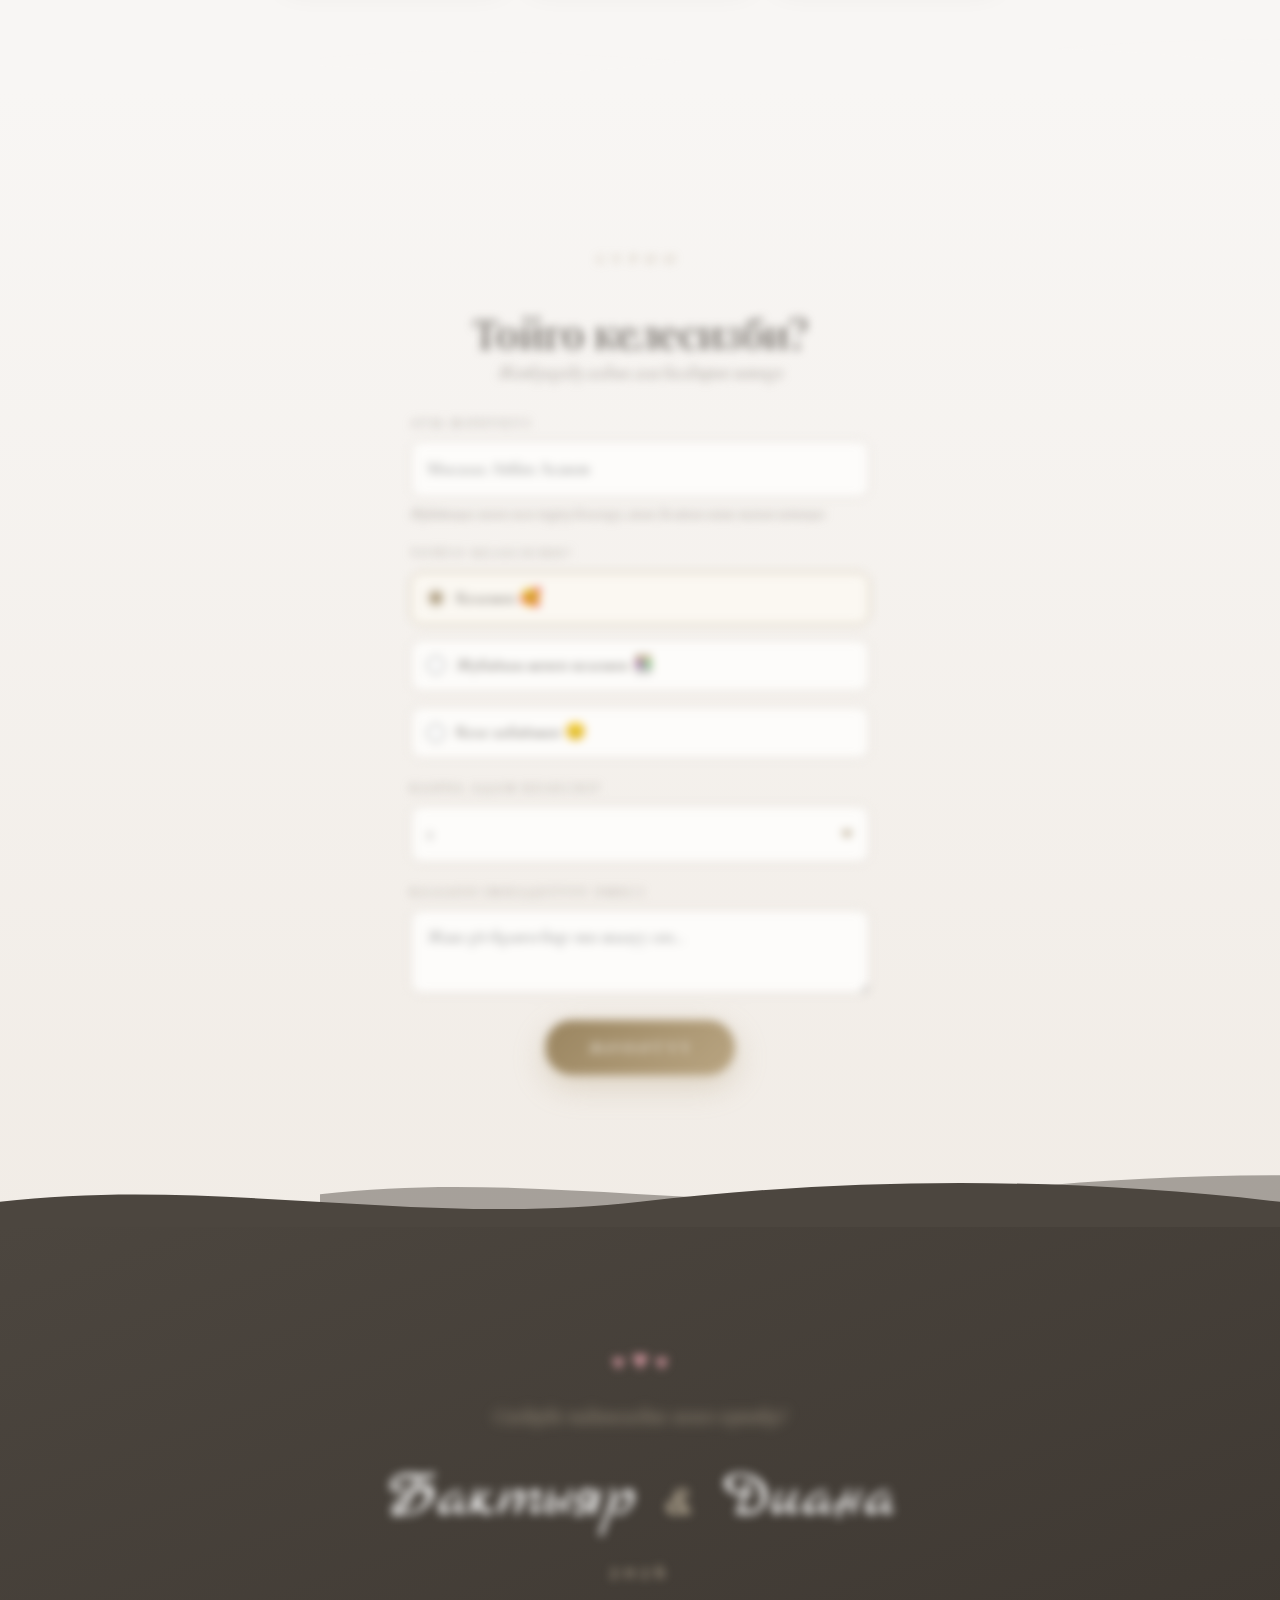
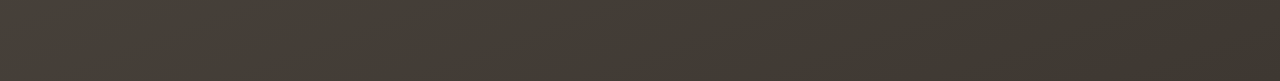
==== commit e2e87016: "Resend RSVP after reload, cache-busted asset URLs stamped at deploy Co-Authored-By: Claude Fable 5.1" ====
--- a/index.html
+++ b/index.html
@@ -16,7 +16,7 @@
   <link rel="preconnect" href="https://fonts.googleapis.com">
   <link rel="preconnect" href="https://fonts.gstatic.com" crossorigin>
   <link href="https://fonts.googleapis.com/css2?family=Playfair+Display:ital,wght@0,400;0,500;0,600;1,400;1,500&family=Cormorant+Garamond:ital,wght@0,300;0,400;0,500;0,600;1,300;1,400;1,500&family=Marck+Script&display=swap" rel="stylesheet">
-  <link rel="stylesheet" href="style.css">
+  <link rel="stylesheet" href="style.css?v=__V__">
 </head>
 <body>
 
@@ -260,7 +260,7 @@
     </footer>
   </main>
 
-  <script src="config.js"></script>
-  <script src="script.js"></script>
+  <script src="config.js?v=__V__"></script>
+  <script src="script.js?v=__V__"></script>
 </body>
 </html>
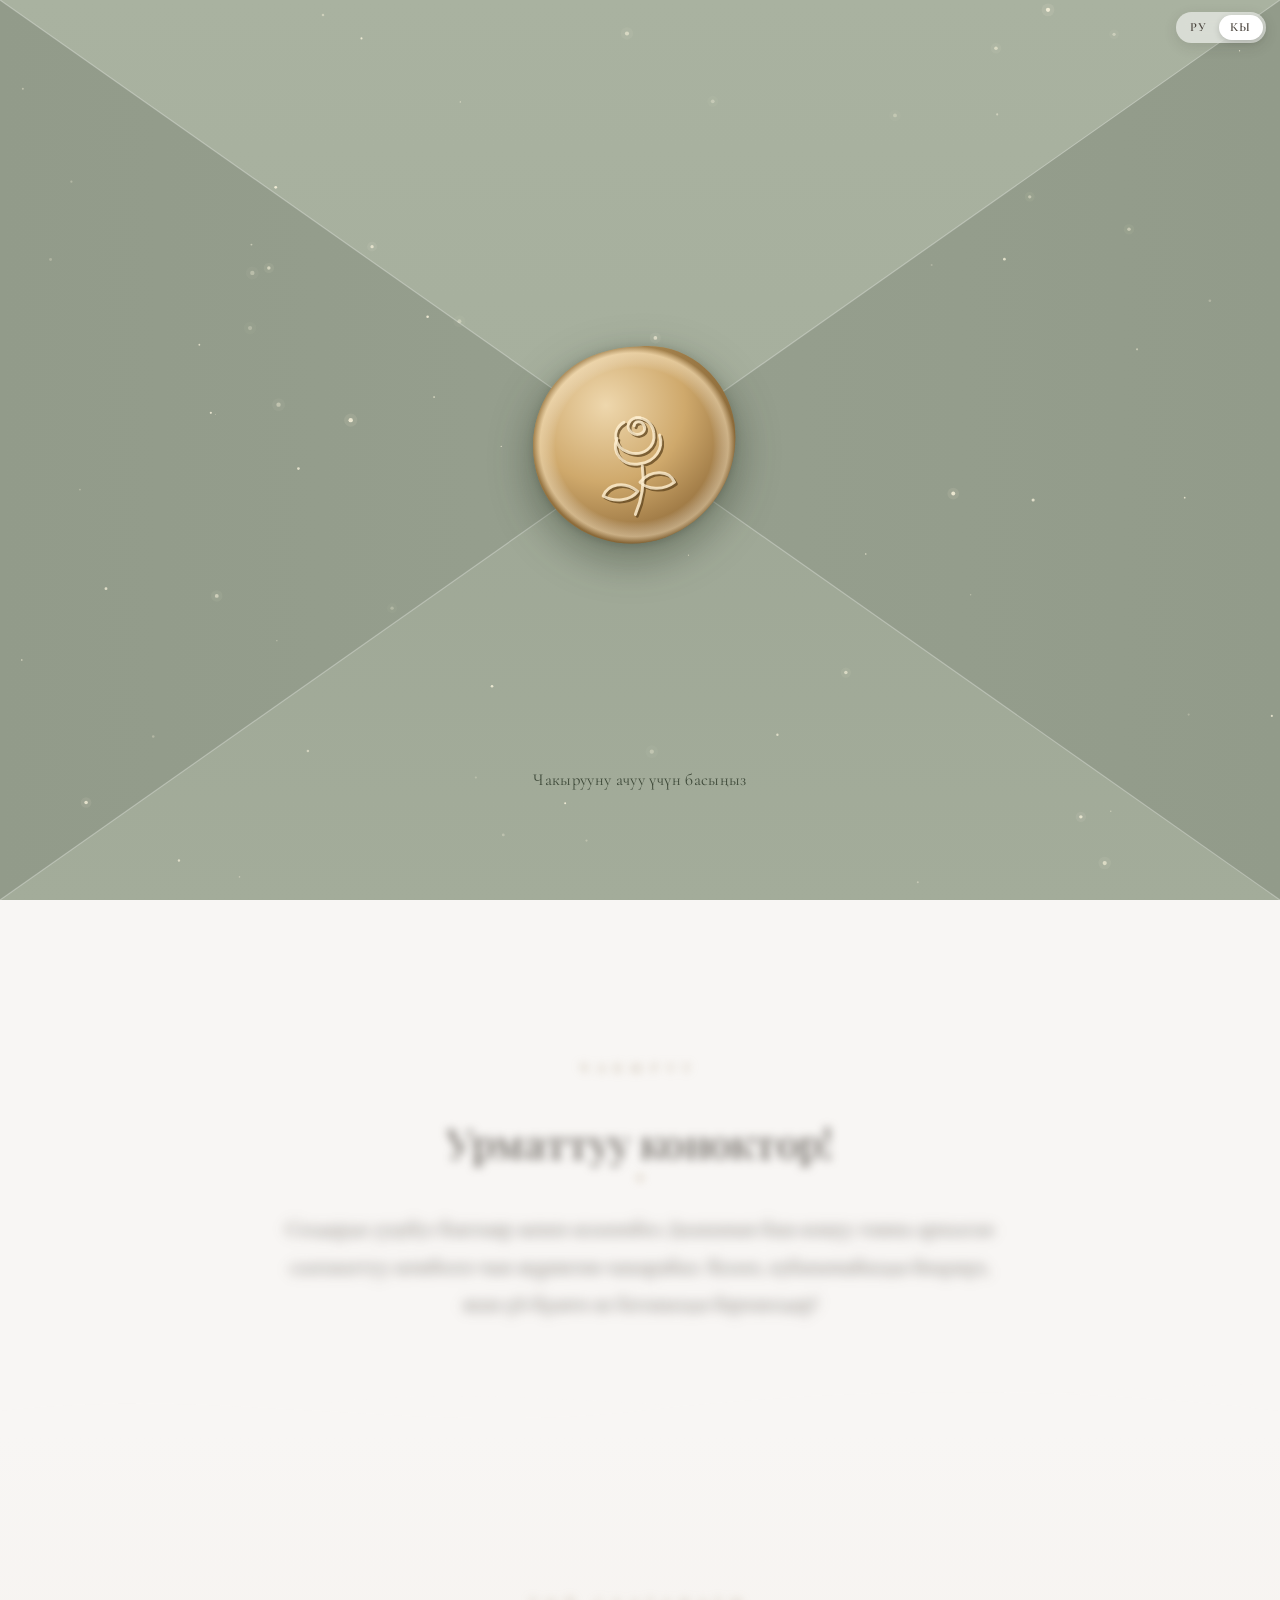
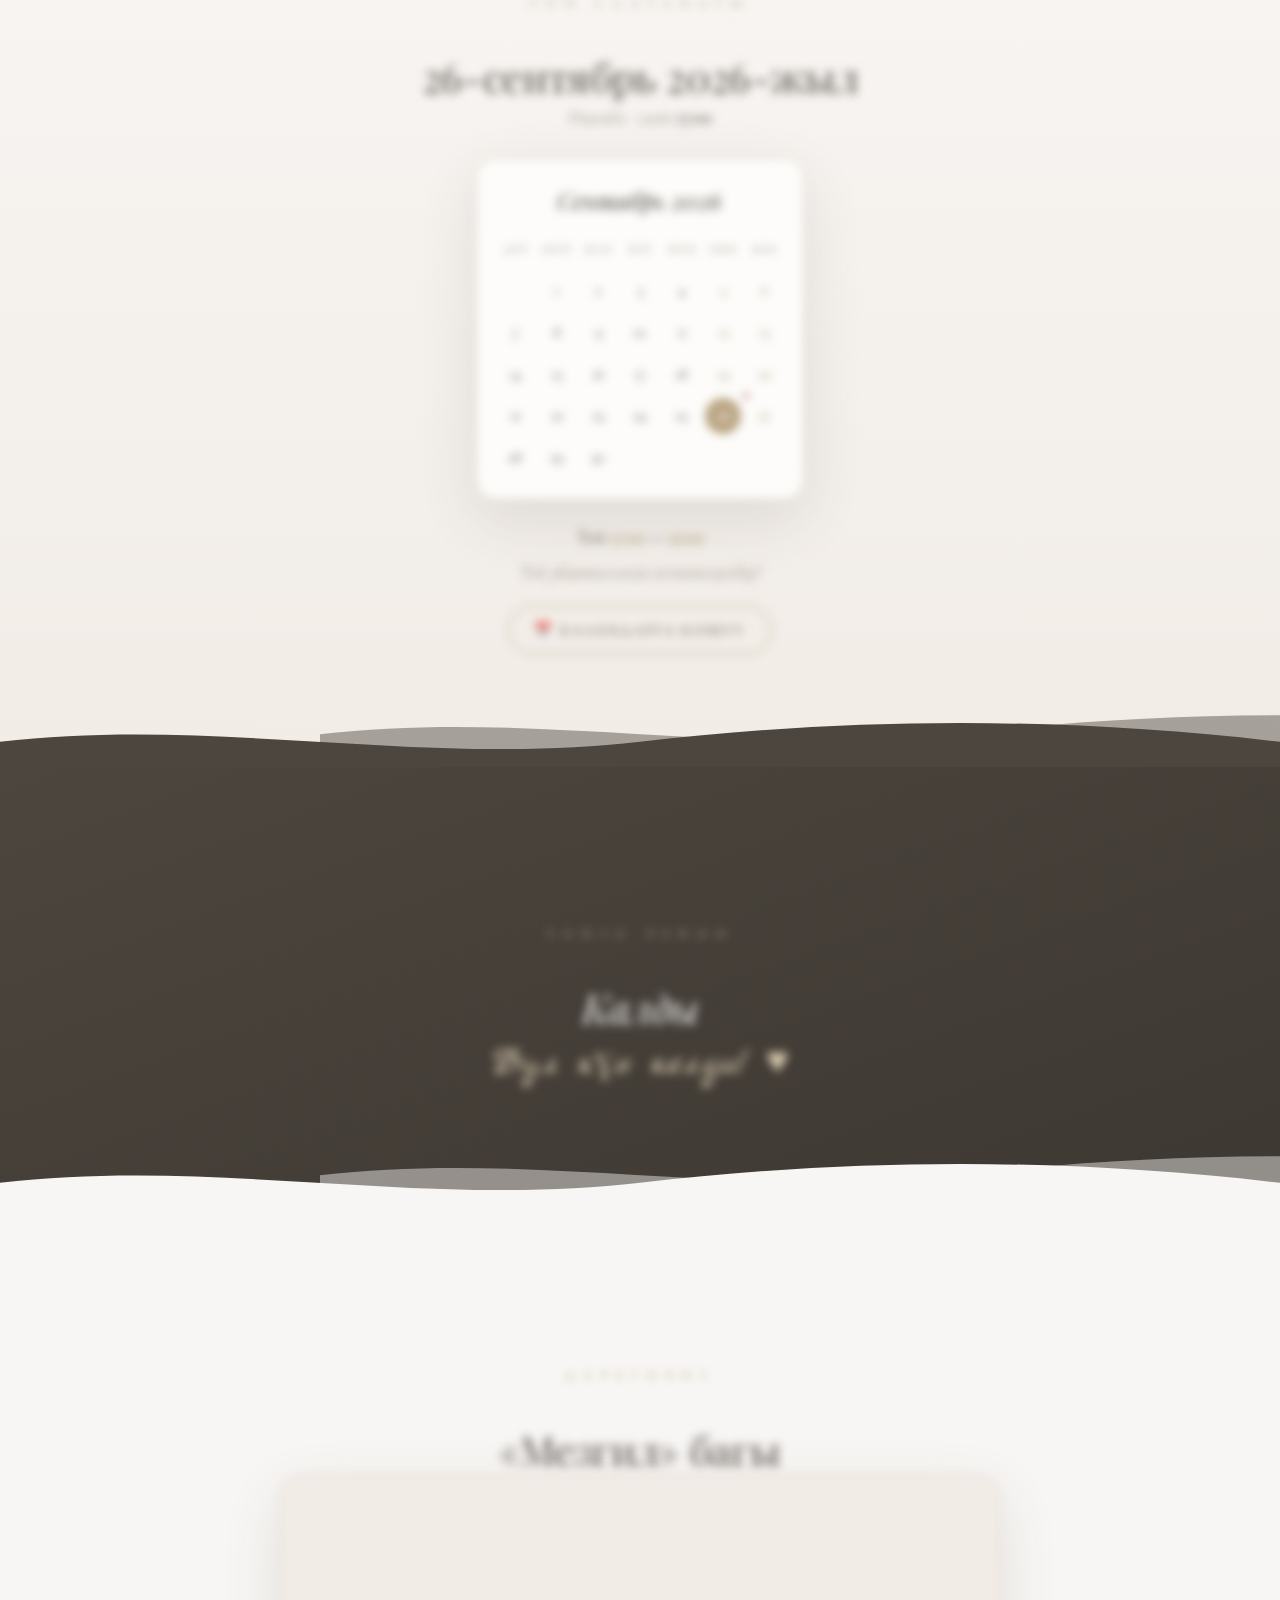
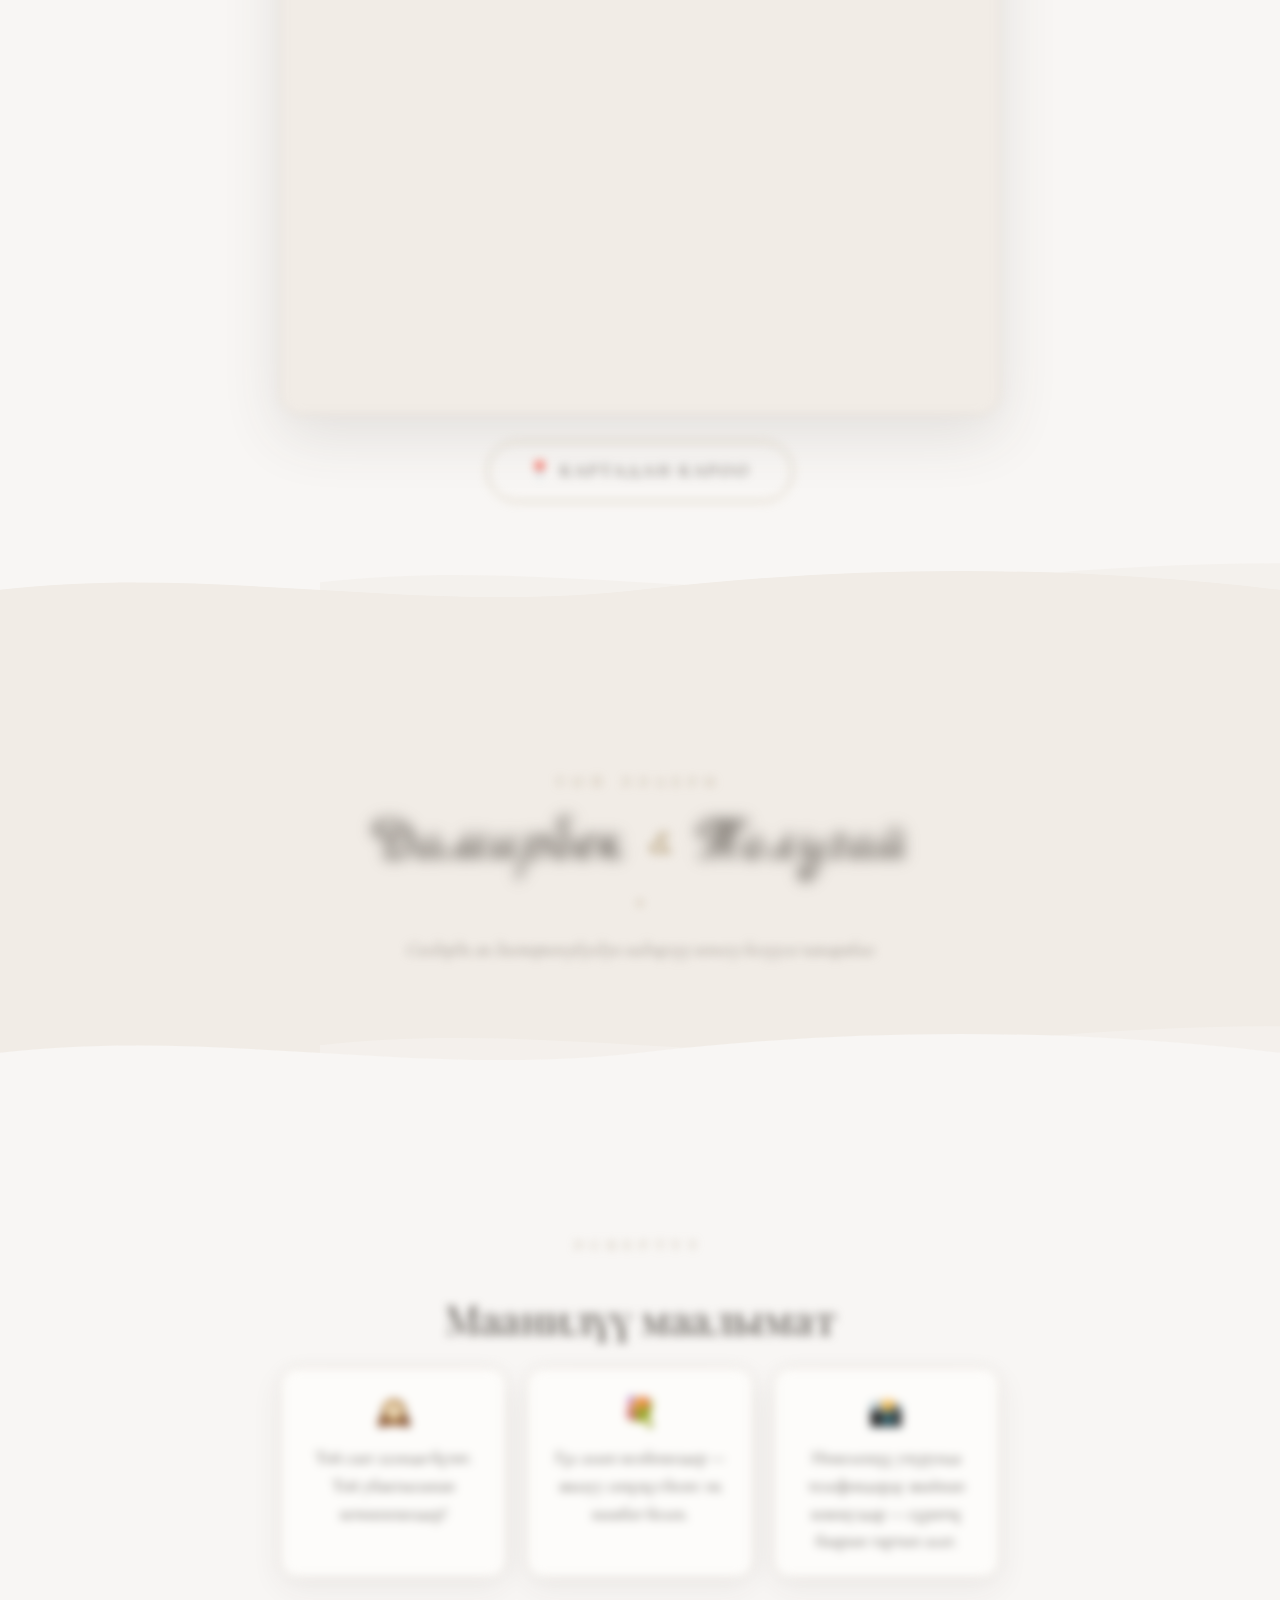
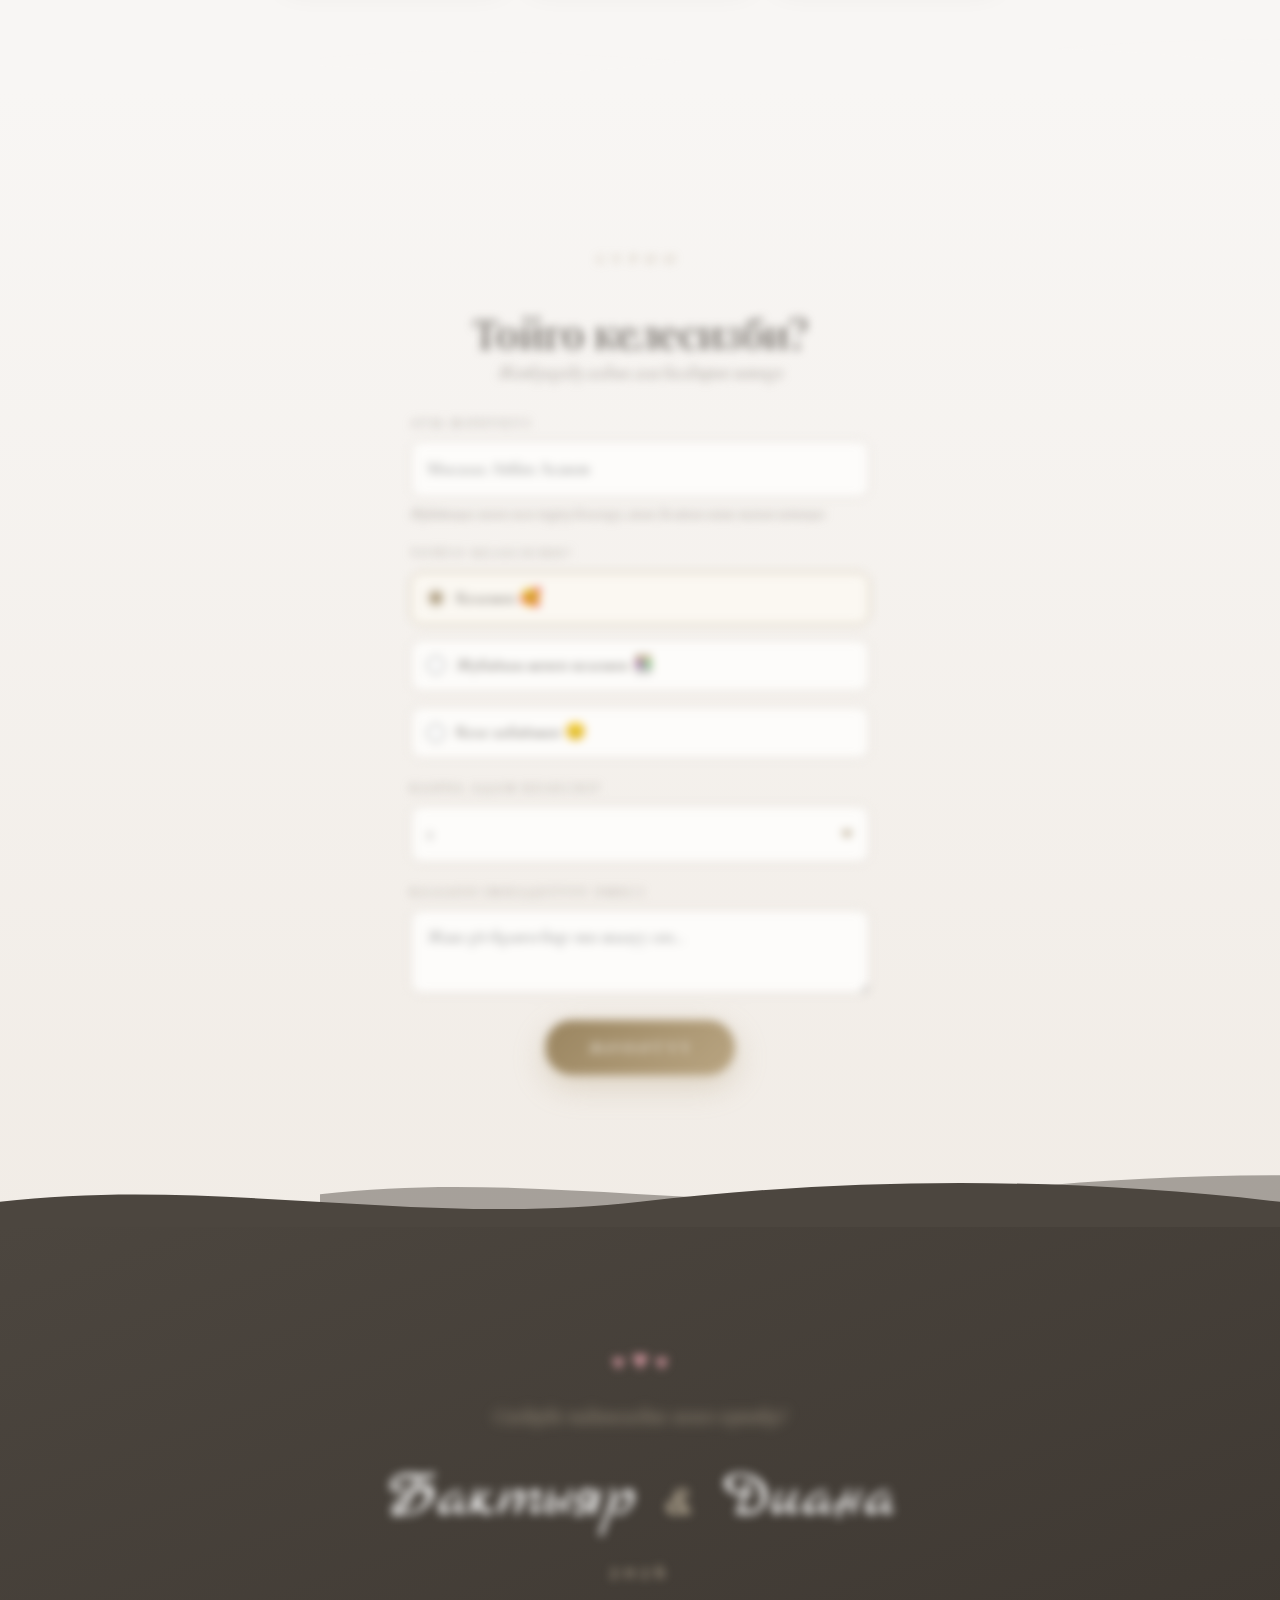
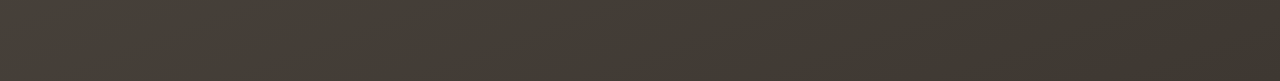
==== commit ede3c186: "OG description with date, time and venue for link previews Co-Authored-By: Claude Fable 5.1 <noreply" ====
--- a/index.html
+++ b/index.html
@@ -4,9 +4,9 @@
   <meta charset="UTF-8">
   <meta name="viewport" content="width=device-width, initial-scale=1.0, viewport-fit=cover">
   <title>Бактыяр &amp; Диана — Үйлөнүү той</title>
-  <meta name="description" content="Үйлөнүү тойго чакыруу">
+  <meta name="description" content="26-сентябрь 2026, саат 17:00 · «Мезгил» багы. Чакырууну ачуу үчүн шилтемени басыңыз.">
   <meta property="og:title" content="Бактыяр & Диана — Үйлөнүү той">
-  <meta property="og:description" content="Сиздерди үйлөнүү тоюбузга чакырабыз">
+  <meta property="og:description" content="26-сентябрь 2026, саат 17:00 · «Мезгил» багы. Чакырууну ачуу үчүн шилтемени басыңыз.">
   <meta property="og:type" content="website">
   <meta property="og:url" content="https://magamed56.github.io/baha_toy/">
   <meta property="og:image" content="https://magamed56.github.io/baha_toy/assets/og.png">
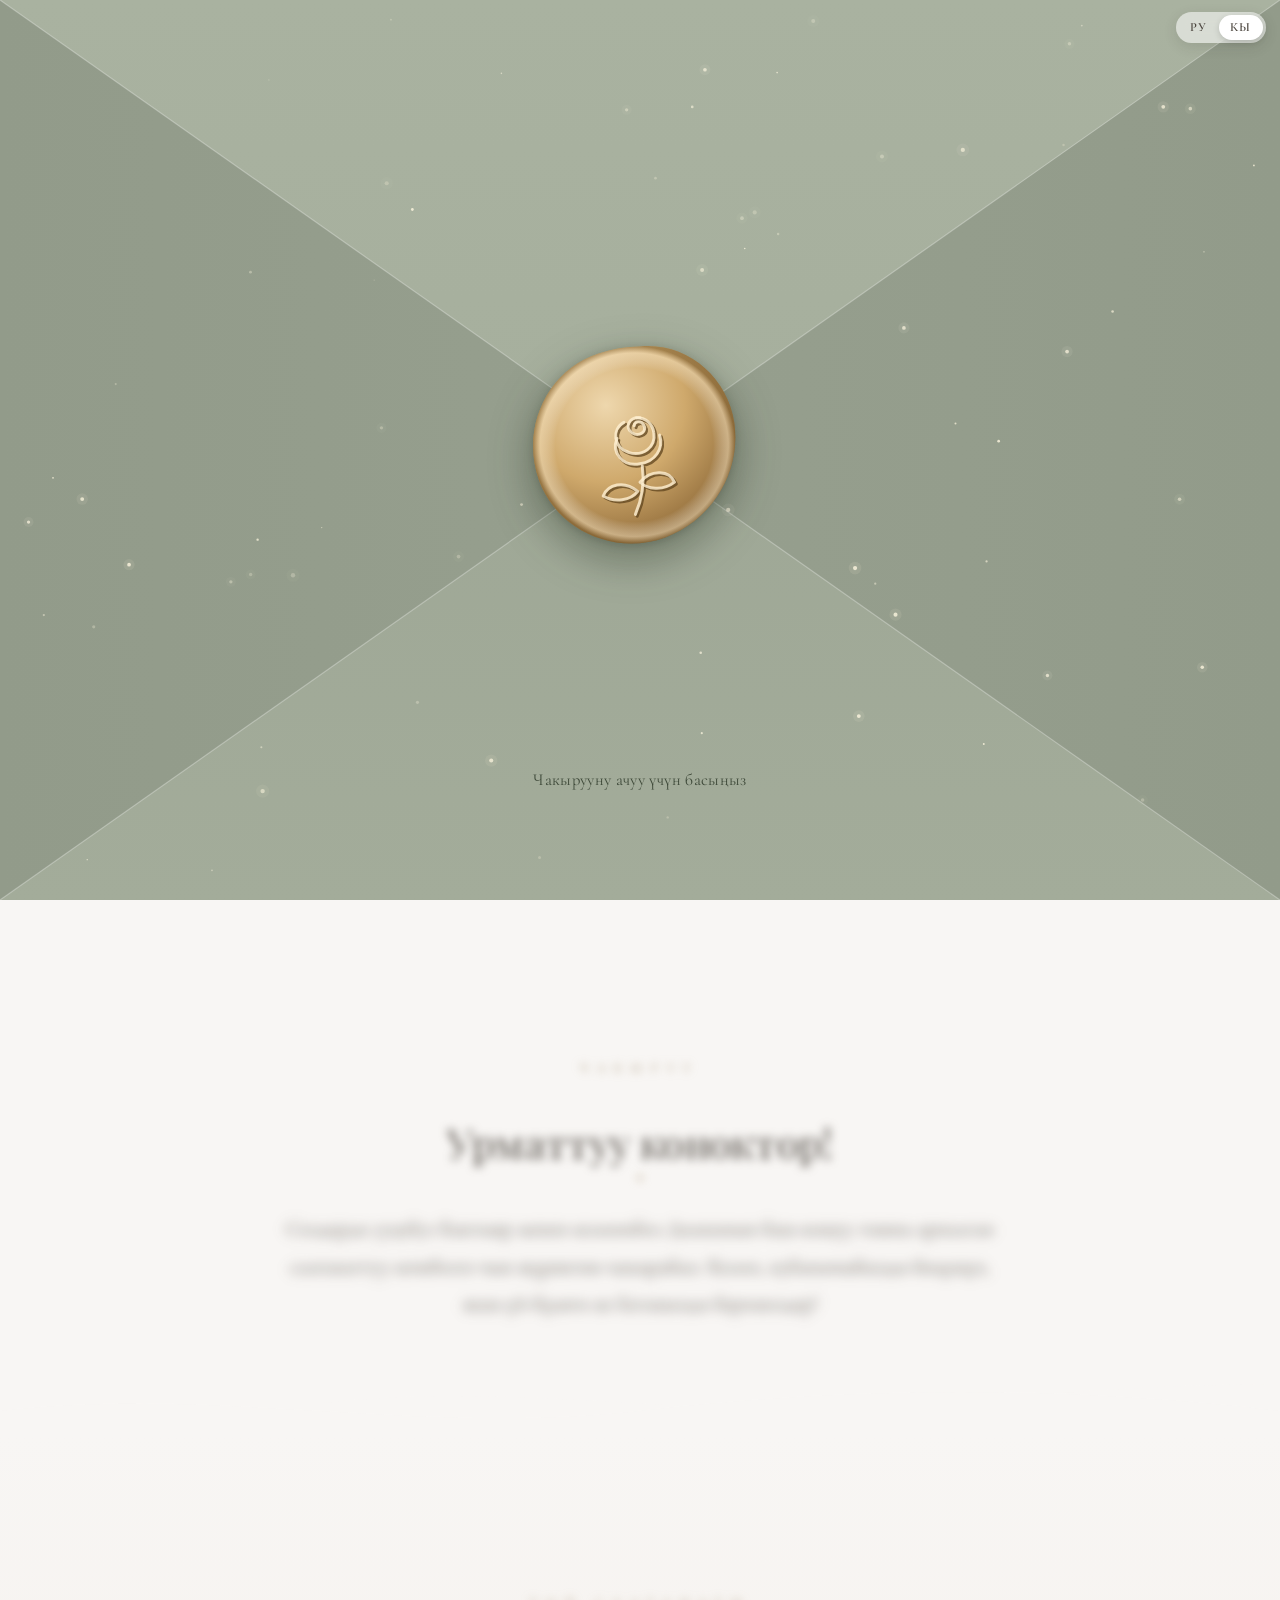
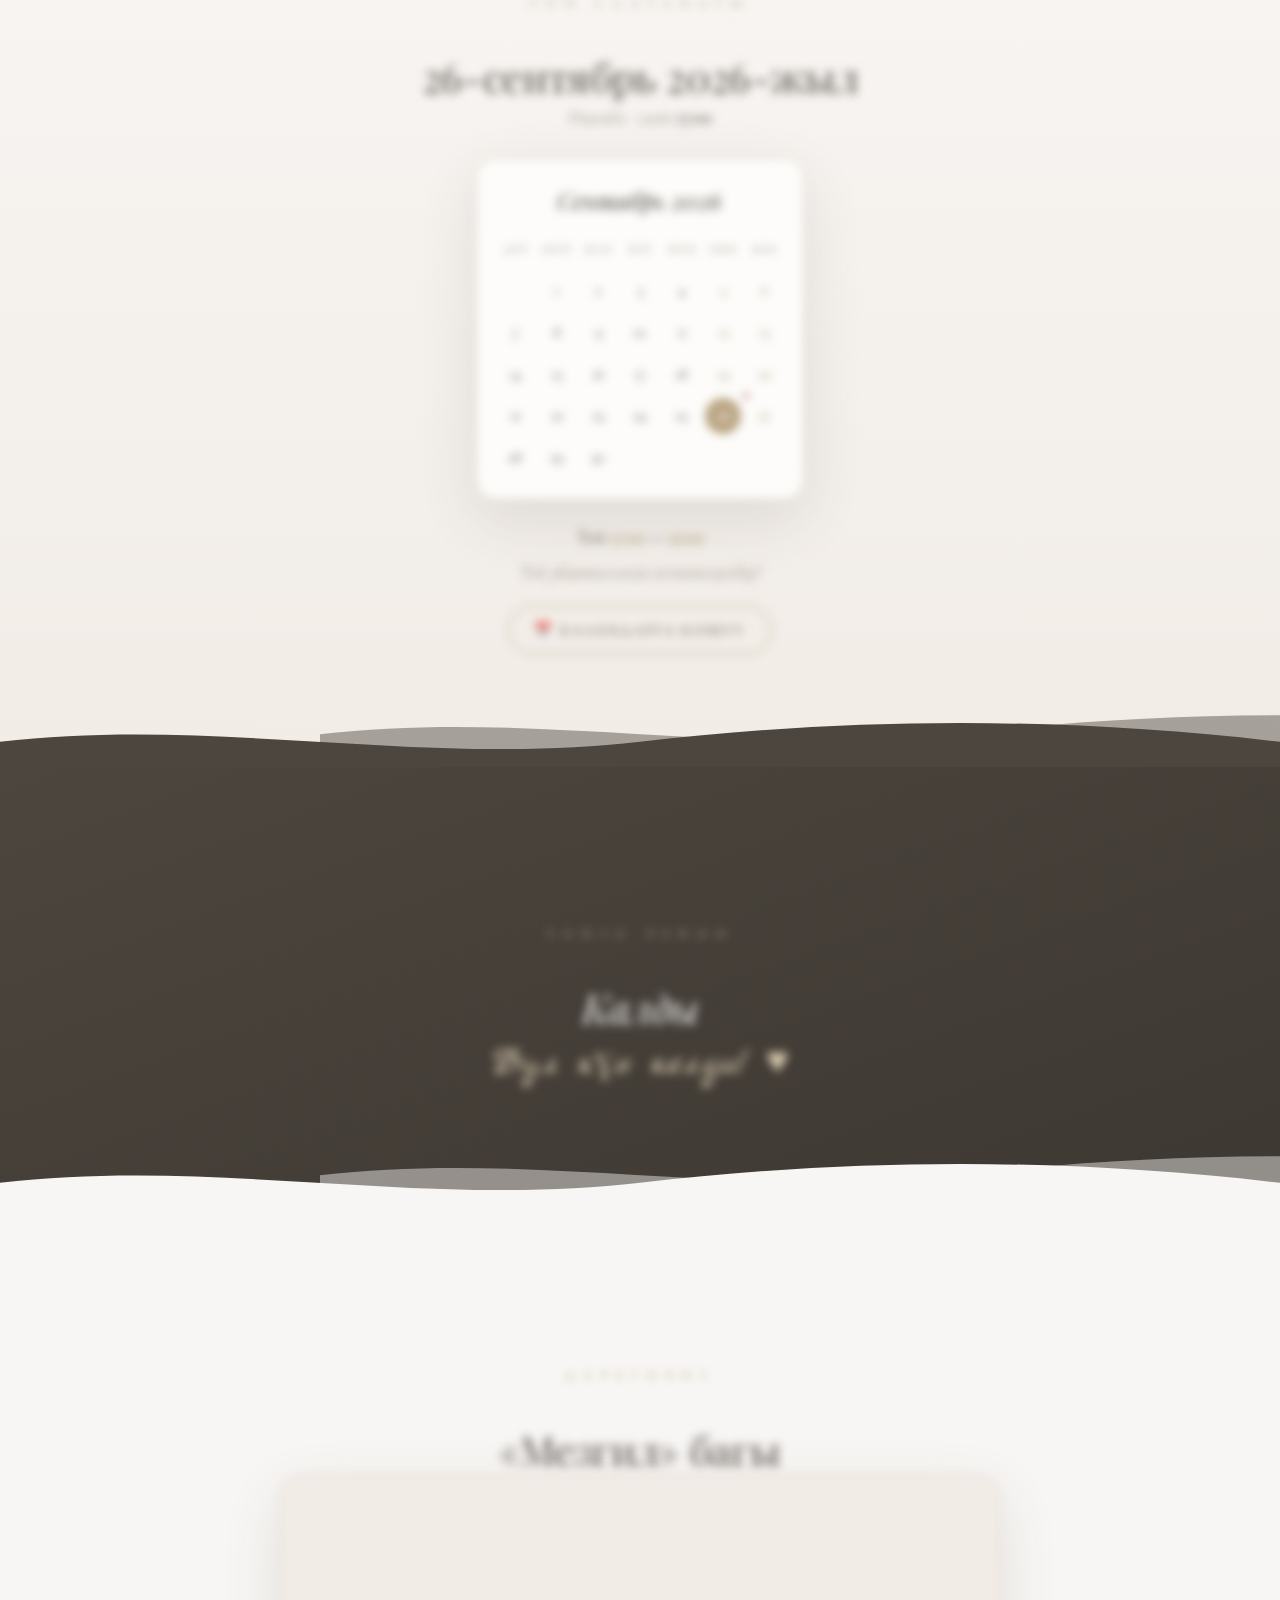
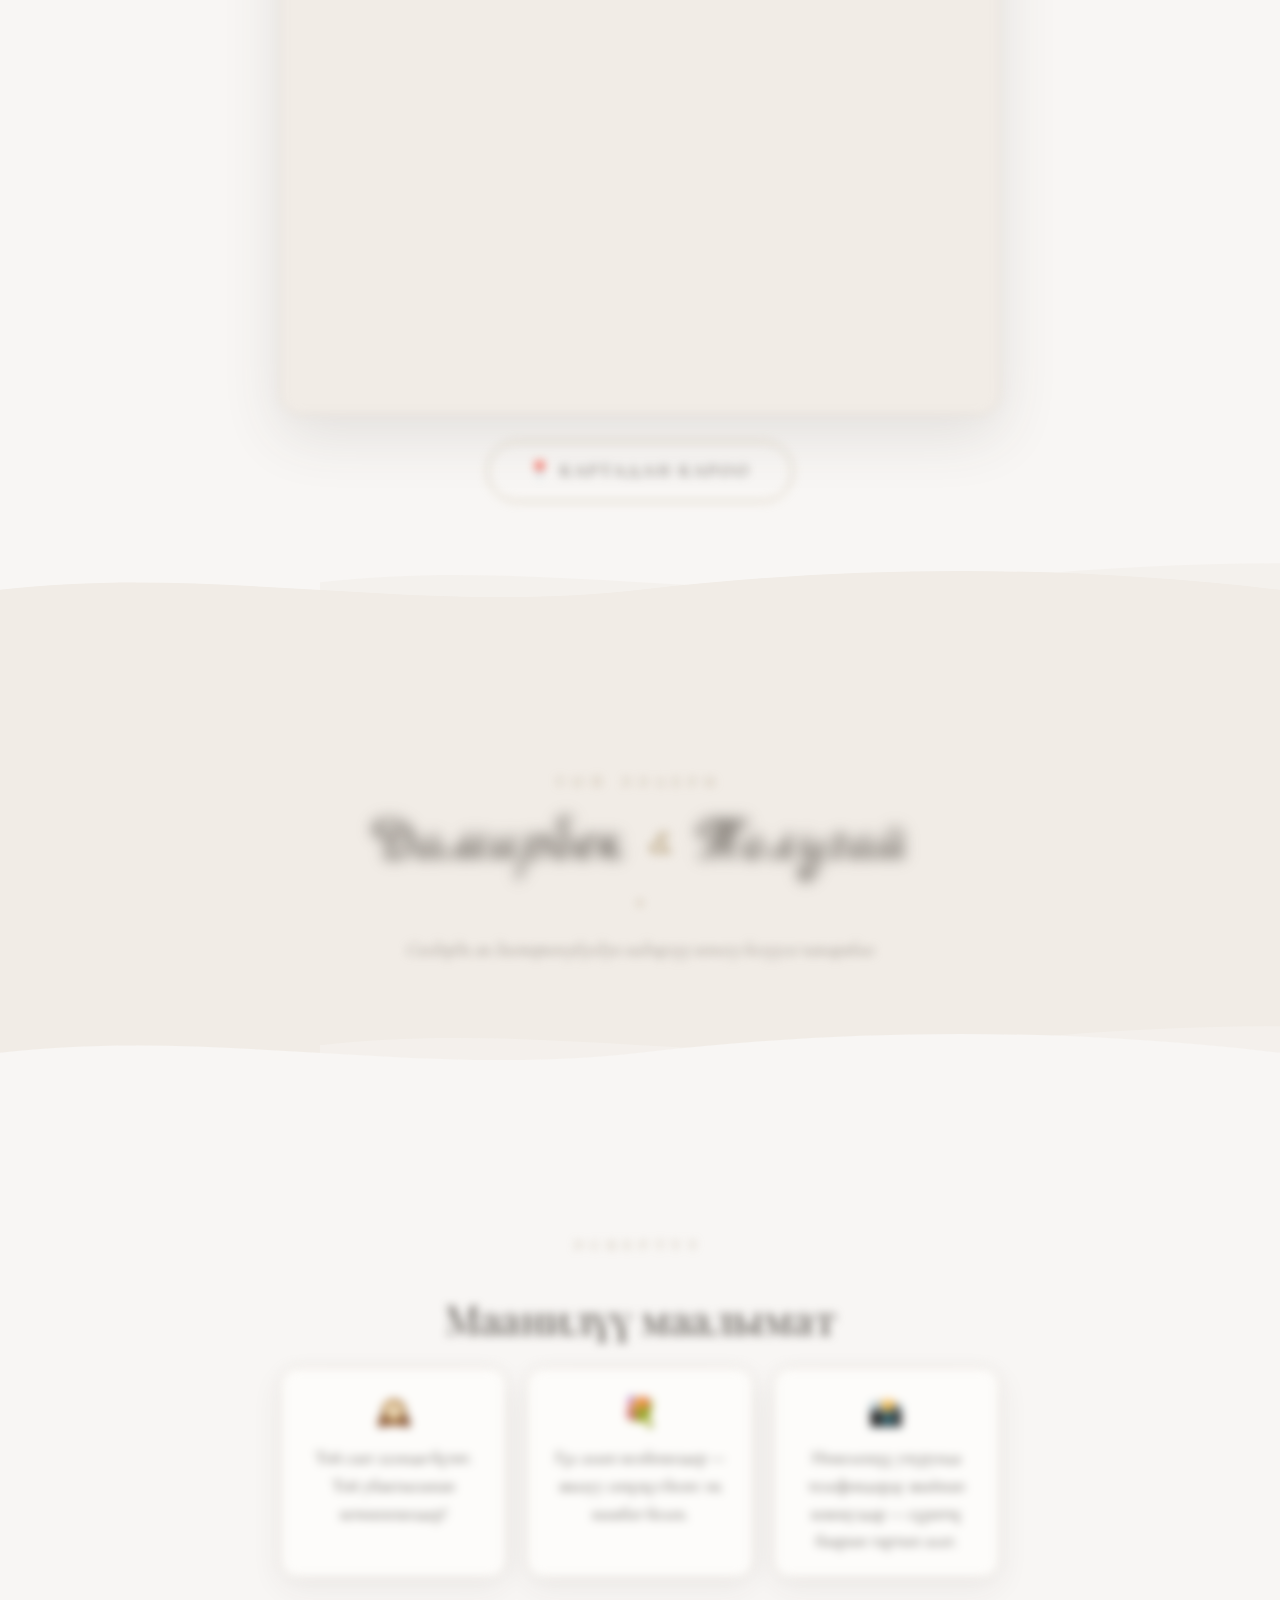
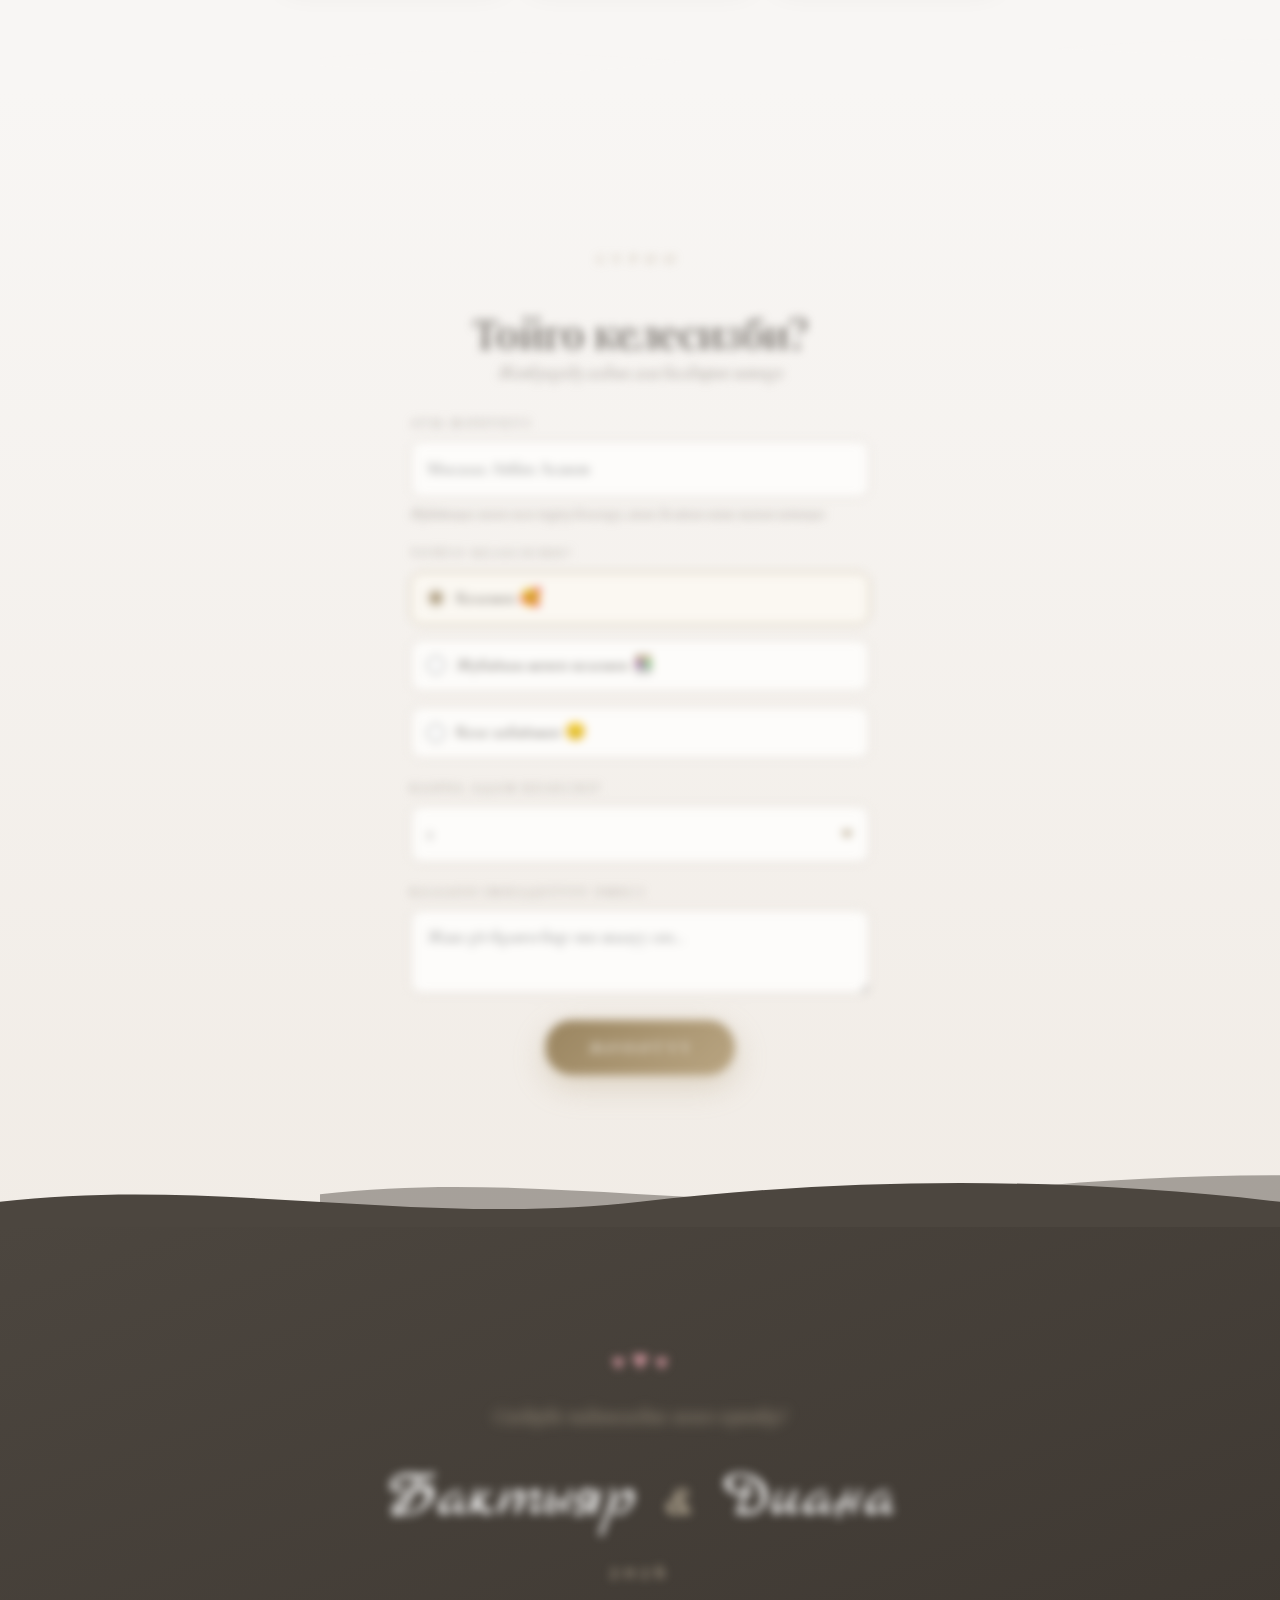
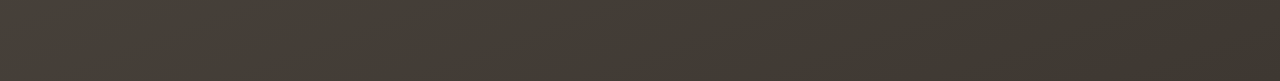
==== commit 768012c9: "Square link-preview image with names, date and venue; richer OG title/description Co-Authored-By: Cl" ====
--- a/index.html
+++ b/index.html
@@ -4,13 +4,13 @@
   <meta charset="UTF-8">
   <meta name="viewport" content="width=device-width, initial-scale=1.0, viewport-fit=cover">
   <title>Бактыяр &amp; Диана — Үйлөнүү той</title>
-  <meta name="description" content="26-сентябрь 2026, саат 17:00 · «Мезгил» багы. Чакырууну ачуу үчүн шилтемени басыңыз.">
-  <meta property="og:title" content="Бактыяр & Диана — Үйлөнүү той">
-  <meta property="og:description" content="26-сентябрь 2026, саат 17:00 · «Мезгил» багы. Чакырууну ачуу үчүн шилтемени басыңыз.">
+  <meta name="description" content="Сиздерди Бактыяр жана Диананын үйлөнүү тоюна чакырабыз! 26-сентябрь 2026-жыл, саат 17:00. «Мезгил» багы. Чакырууну ачуу үчүн шилтемени басыңыз.">
+  <meta property="og:title" content="Бактыяр & Диана — Үйлөнүү той чакыруусу">
+  <meta property="og:description" content="Сиздерди Бактыяр жана Диананын үйлөнүү тоюна чакырабыз! 26-сентябрь 2026-жыл, саат 17:00. «Мезгил» багы. Чакырууну ачуу үчүн шилтемени басыңыз.">
   <meta property="og:type" content="website">
   <meta property="og:url" content="https://magamed56.github.io/baha_toy/">
-  <meta property="og:image" content="https://magamed56.github.io/baha_toy/assets/og.png">
-  <meta property="og:image:width" content="1200"><meta property="og:image:height" content="630">
+  <meta property="og:image" content="https://magamed56.github.io/baha_toy/assets/og.jpg">
+  <meta property="og:image:width" content="1080"><meta property="og:image:height" content="1080"><meta property="og:image:type" content="image/jpeg">
   <meta name="twitter:card" content="summary_large_image">
   <link rel="icon" href="data:image/svg+xml,<svg xmlns='http://www.w3.org/2000/svg' viewBox='0 0 100 100'><text y='.9em' font-size='90'>💍</text></svg>">
   <link rel="preconnect" href="https://fonts.googleapis.com">
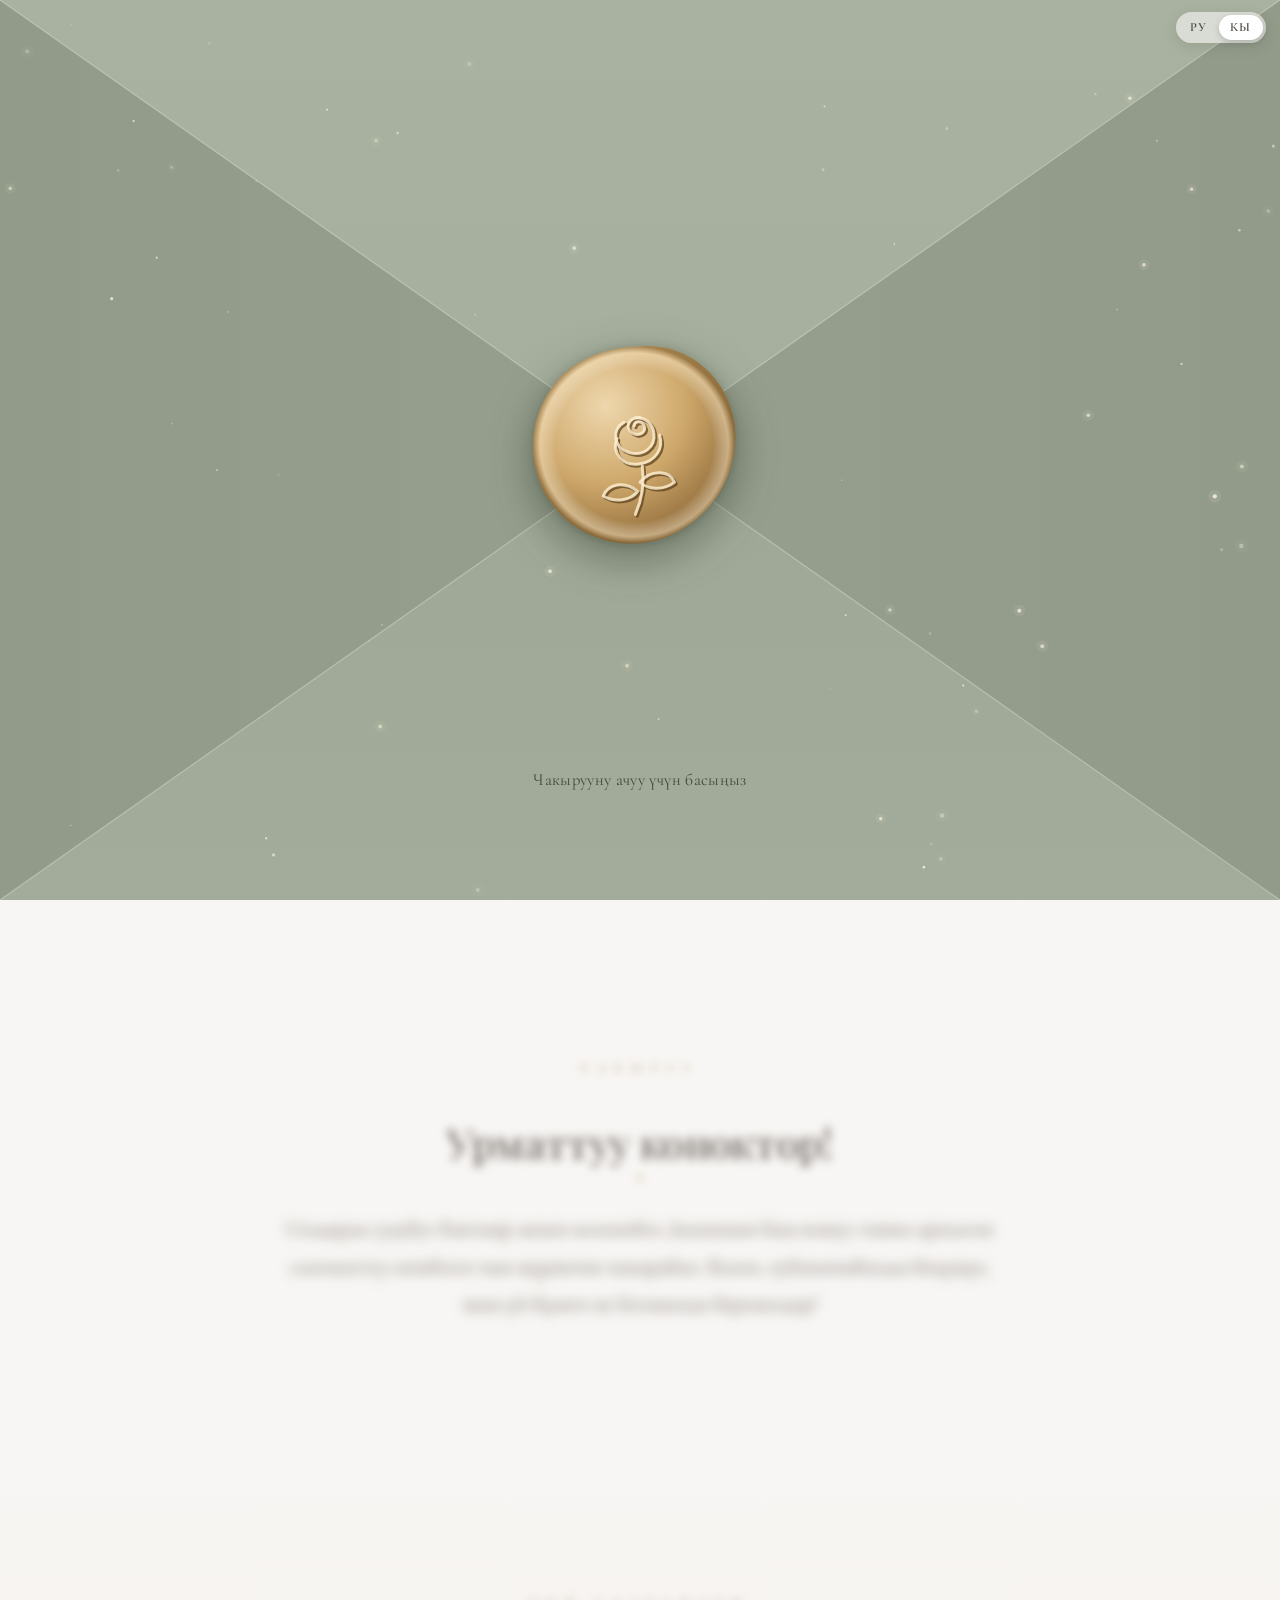
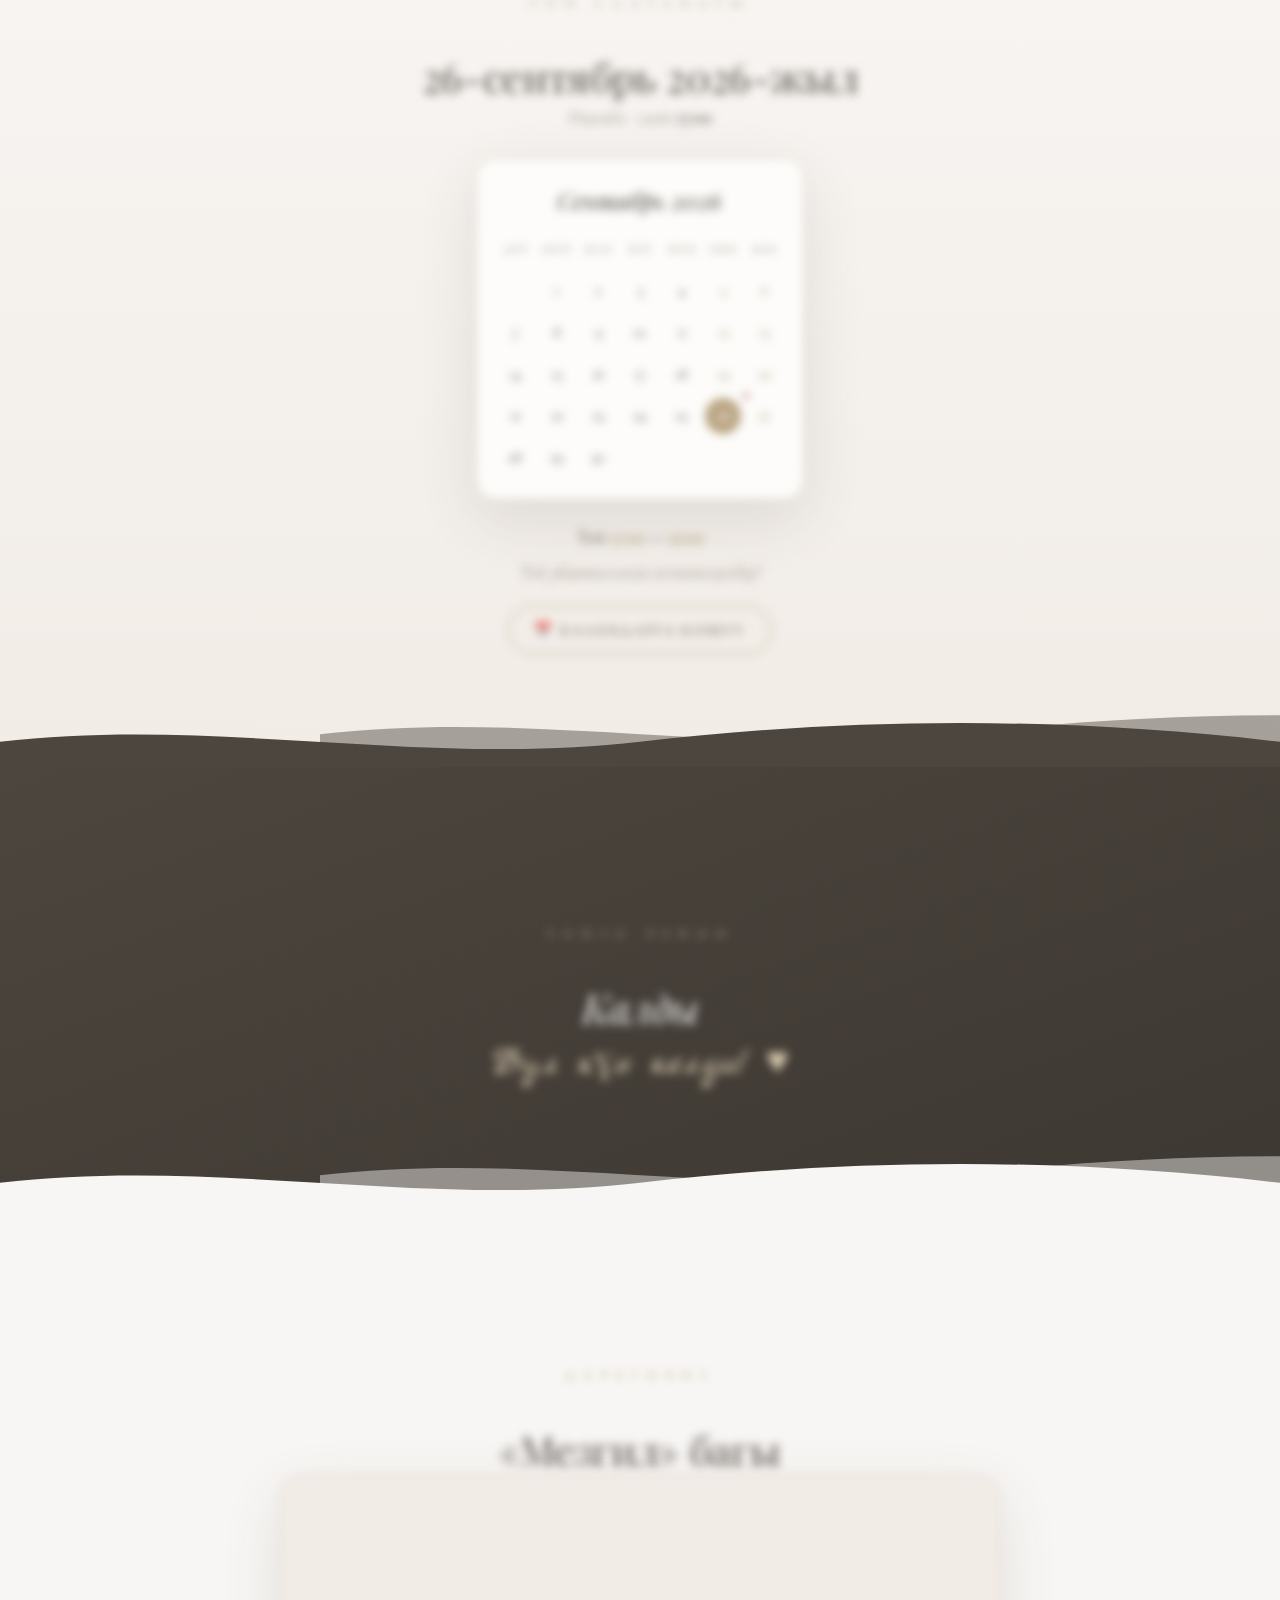
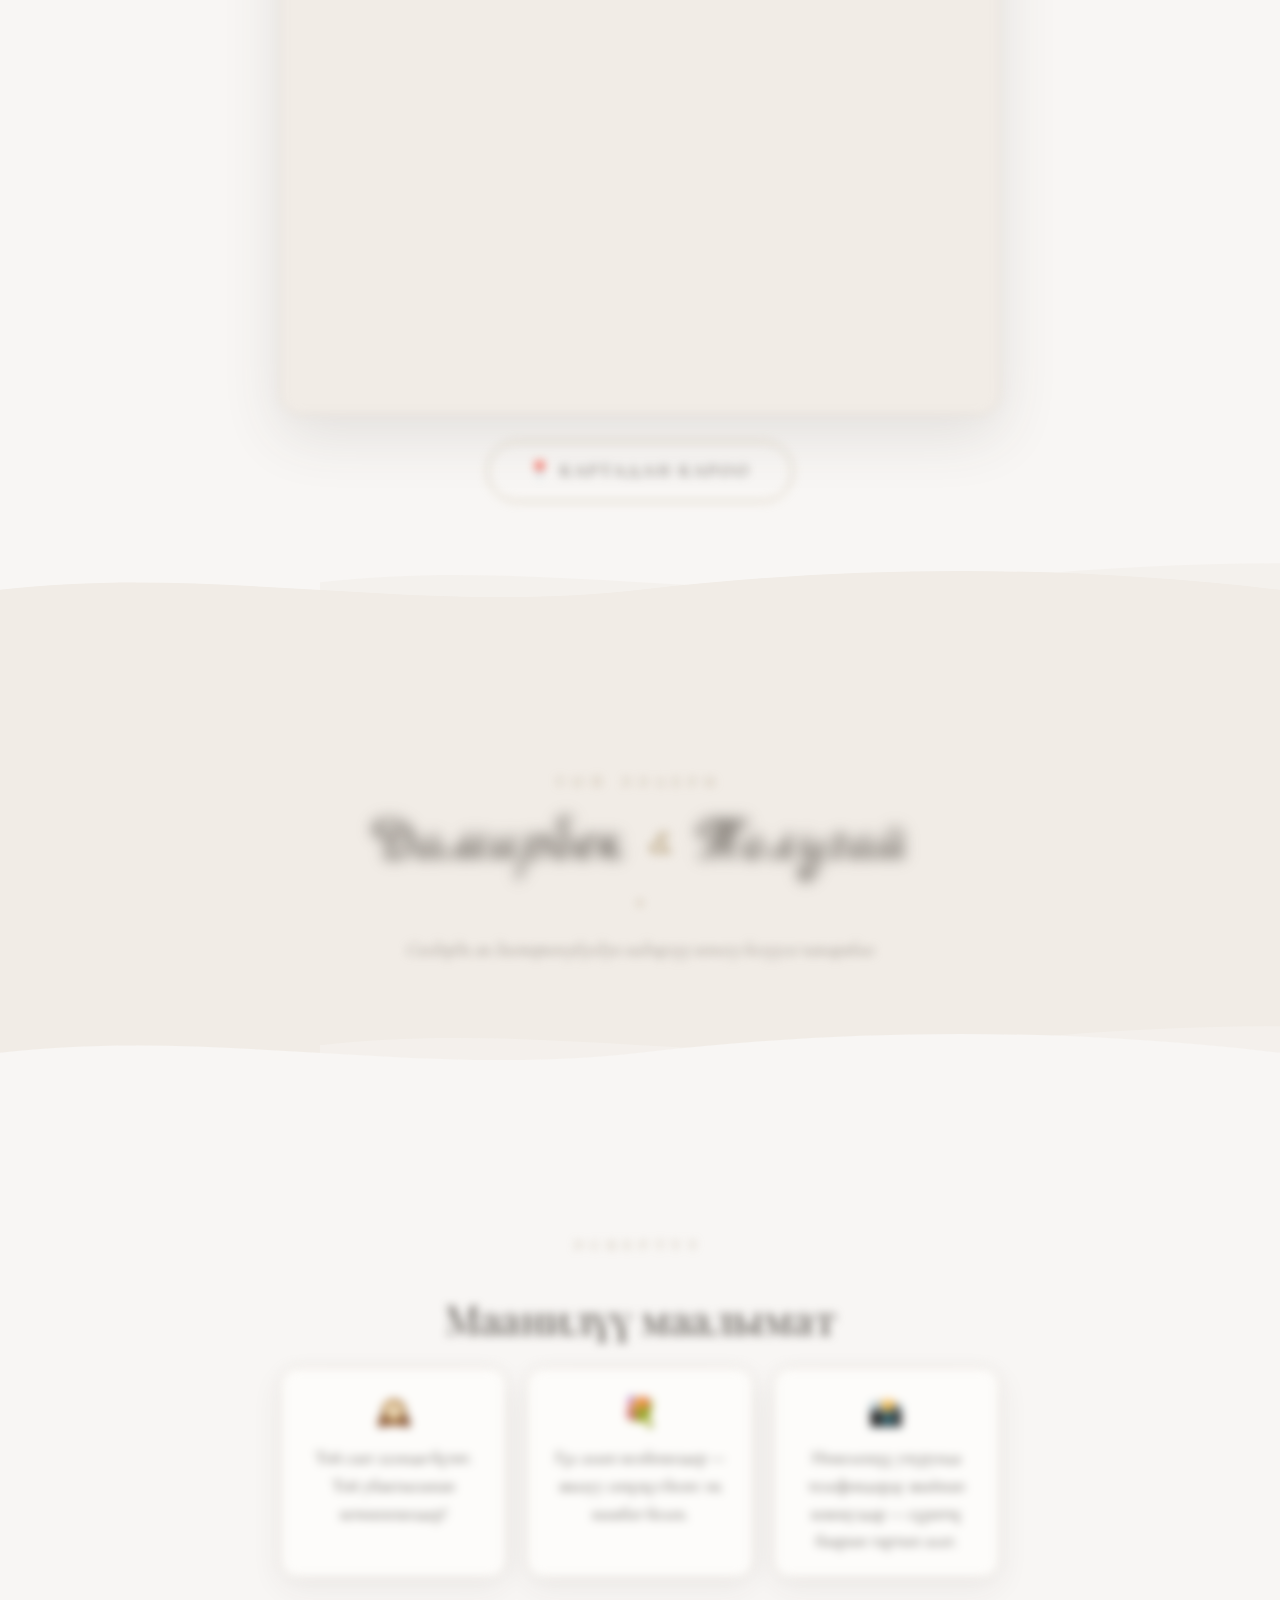
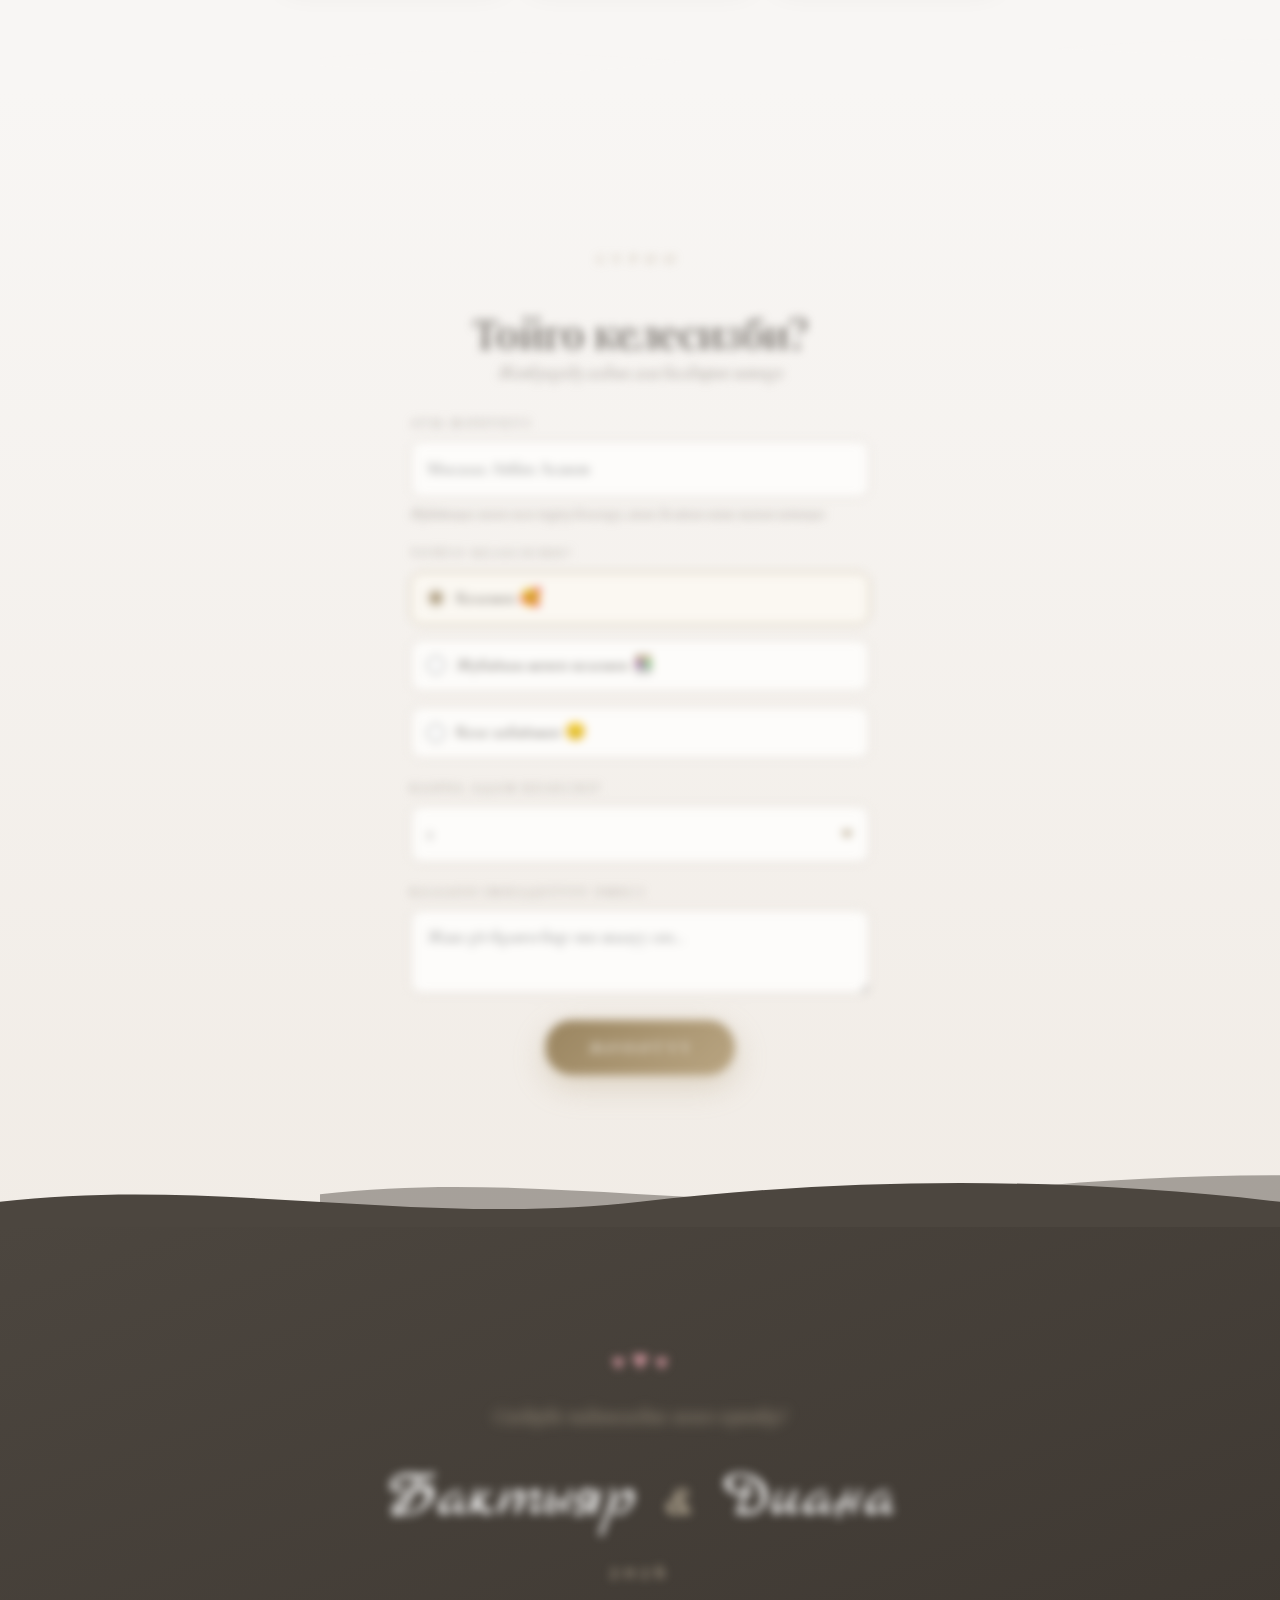
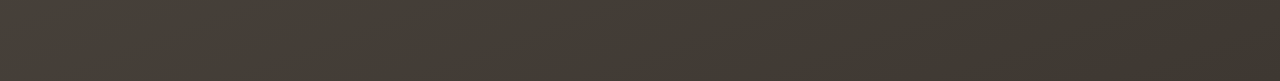
==== commit 08445255: "build ba0b0c17" ====
--- a/index.html
+++ b/index.html
@@ -16,7 +16,7 @@
   <link rel="preconnect" href="https://fonts.googleapis.com">
   <link rel="preconnect" href="https://fonts.gstatic.com" crossorigin>
   <link href="https://fonts.googleapis.com/css2?family=Playfair+Display:ital,wght@0,400;0,500;0,600;1,400;1,500&family=Cormorant+Garamond:ital,wght@0,300;0,400;0,500;0,600;1,300;1,400;1,500&family=Marck+Script&display=swap" rel="stylesheet">
-  <link rel="stylesheet" href="style.css?v=__V__">
+  <link rel="stylesheet" href="style.css?v=ba0b0c17">
 </head>
 <body>
 
@@ -260,7 +260,7 @@
     </footer>
   </main>
 
-  <script src="config.js?v=__V__"></script>
-  <script src="script.js?v=__V__"></script>
+  <script src="config.js?v=ba0b0c17"></script>
+  <script src="script.js?v=ba0b0c17"></script>
 </body>
 </html>
